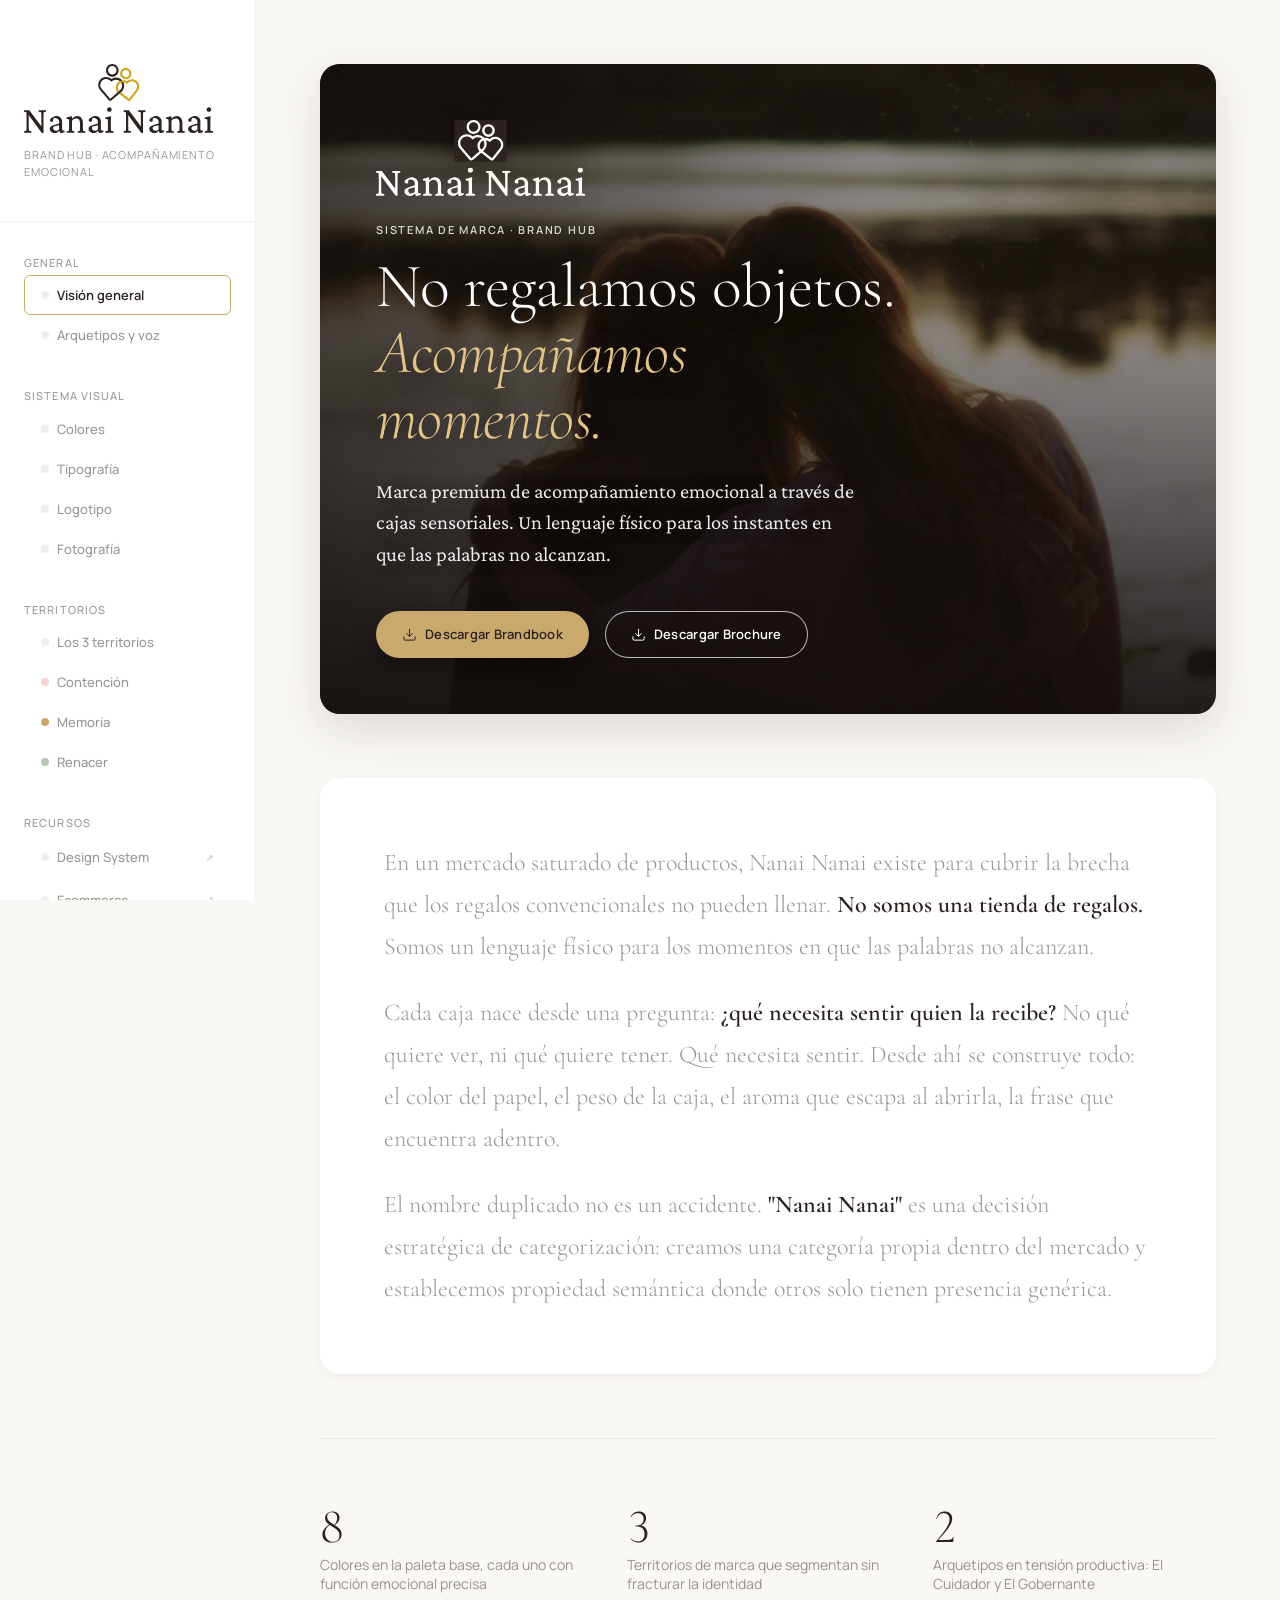
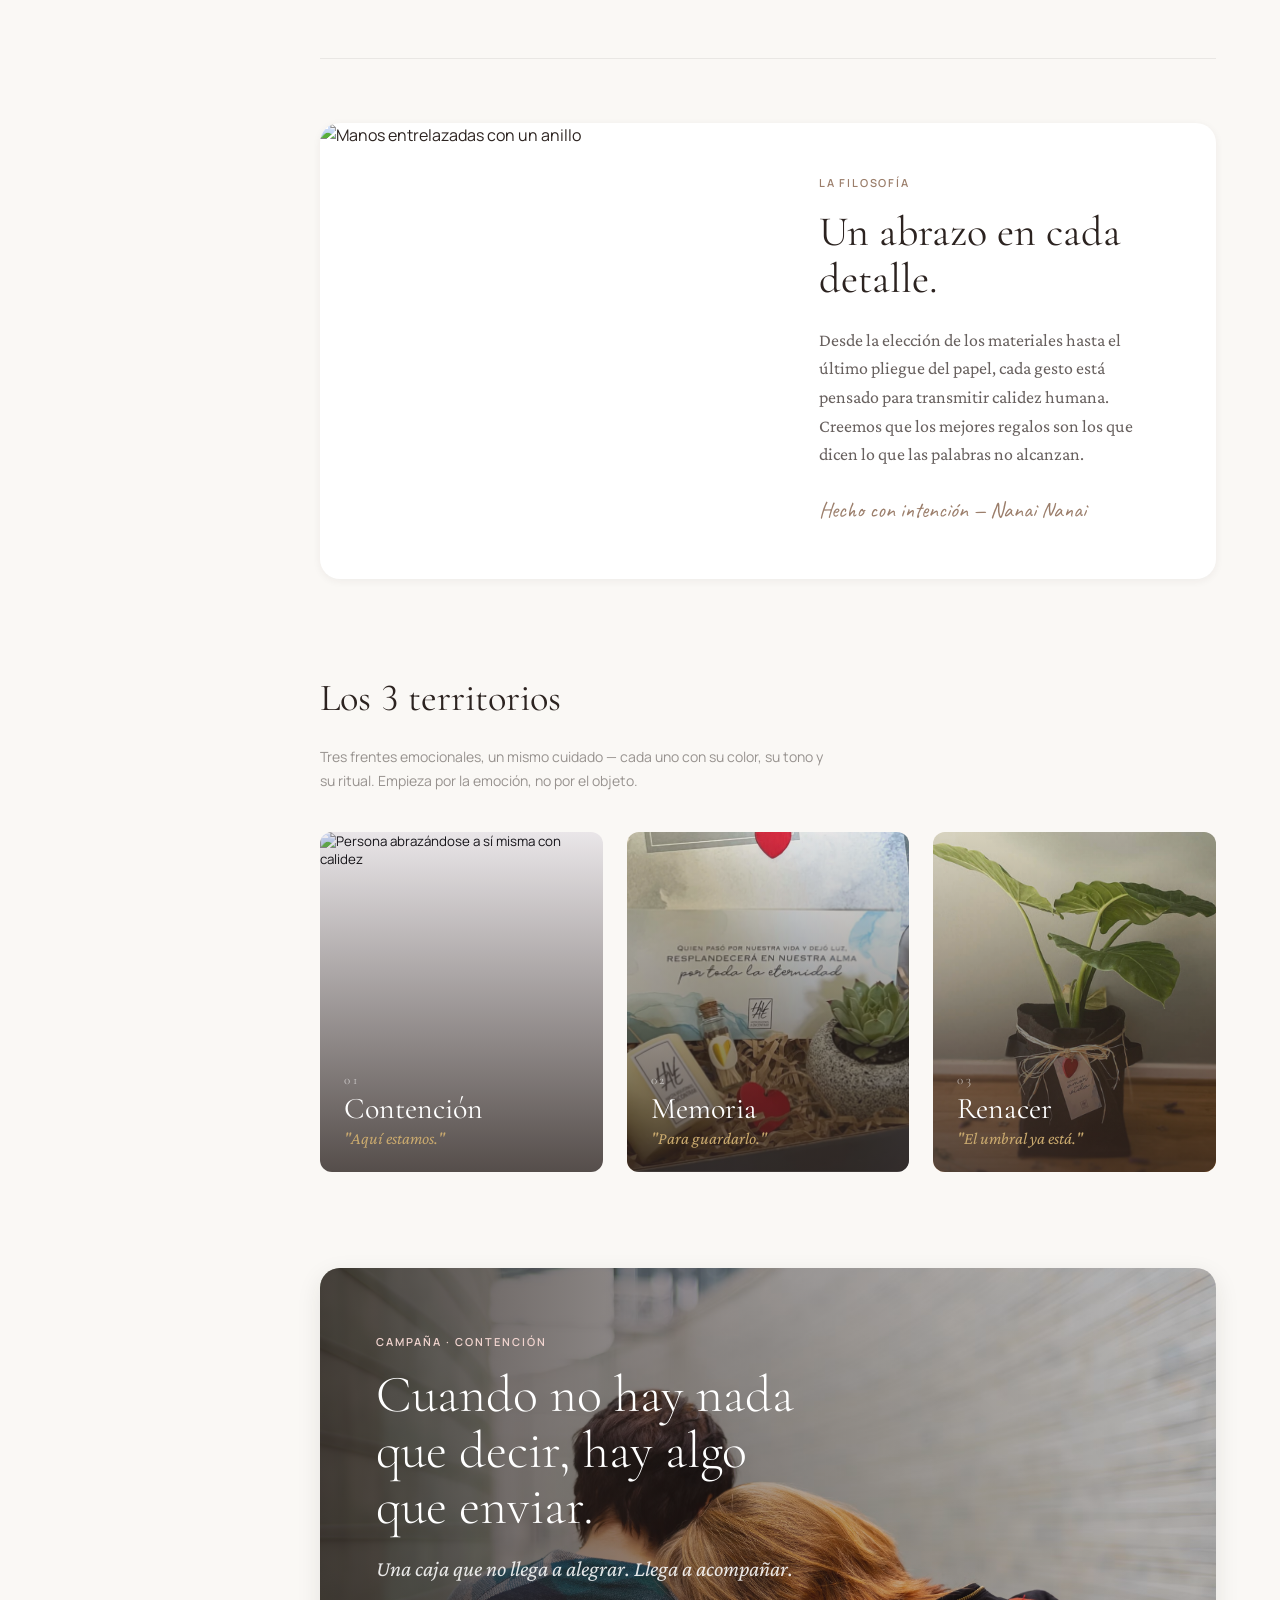
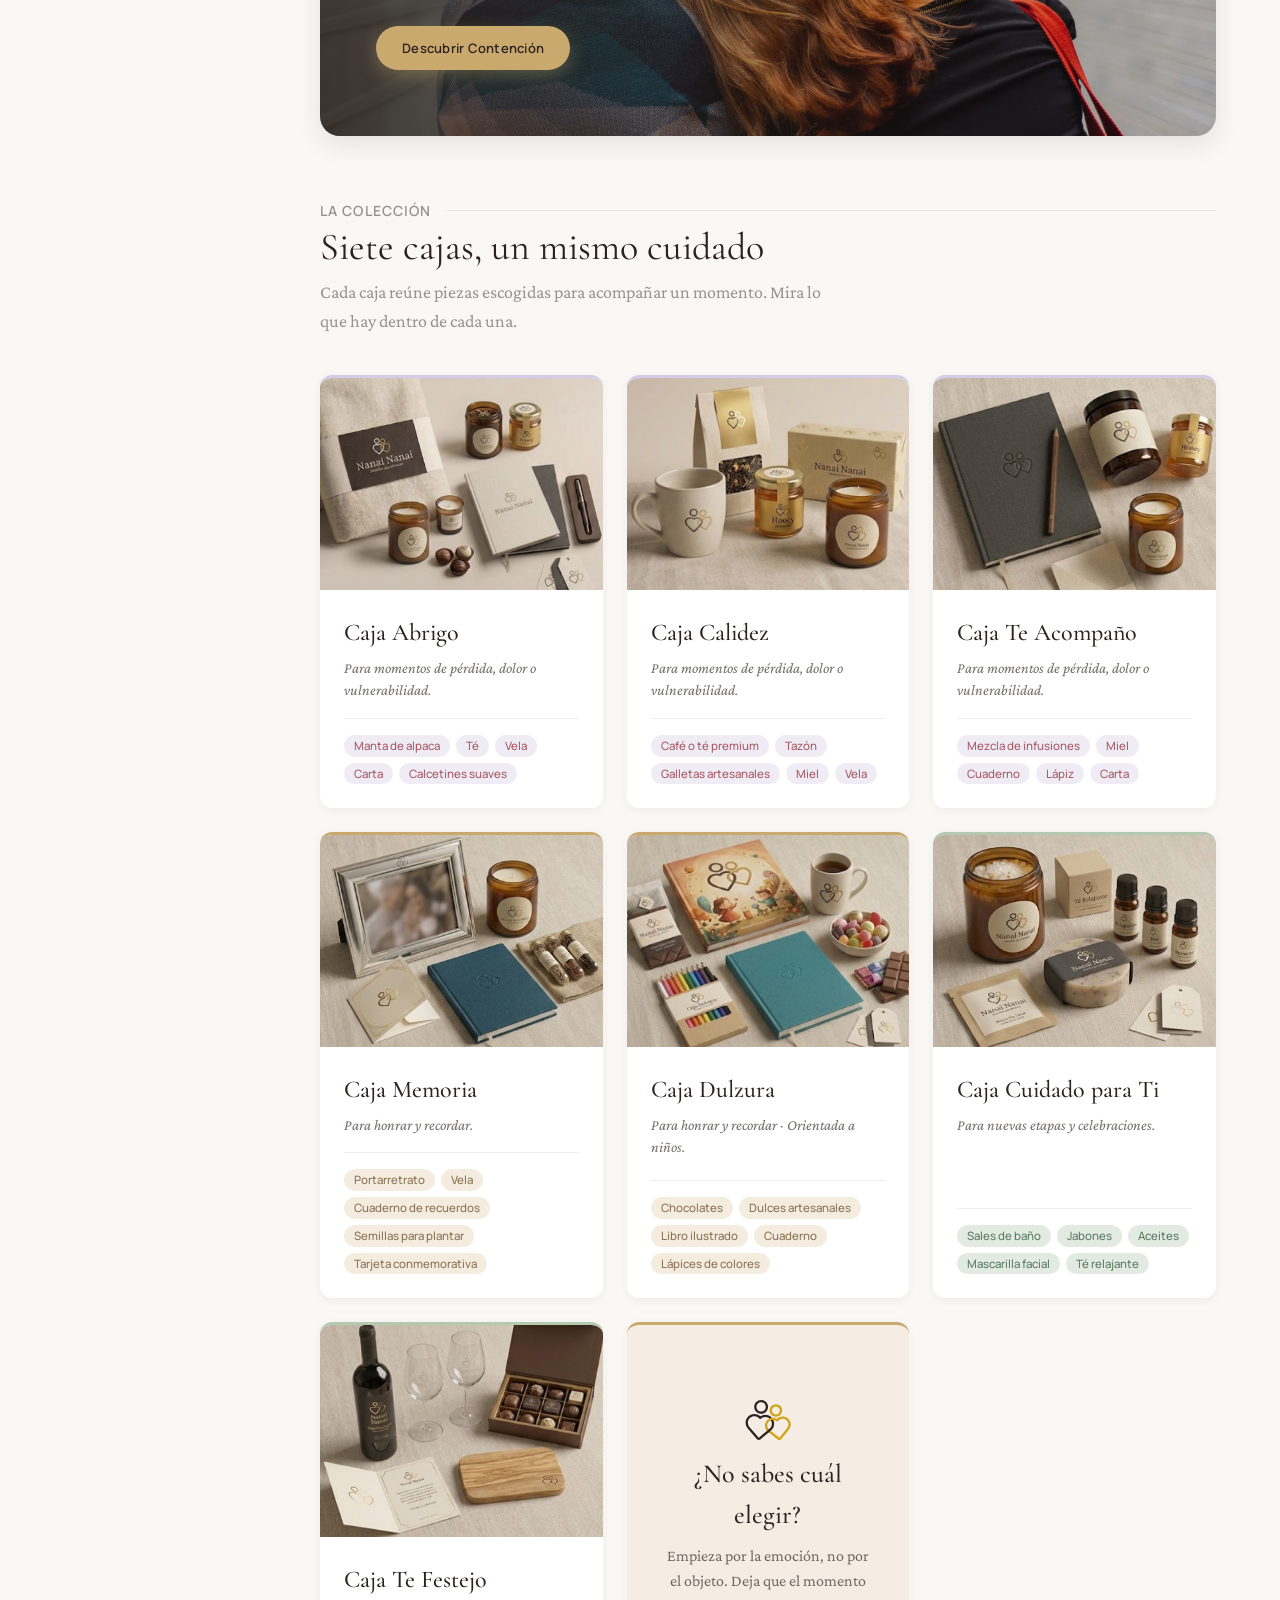
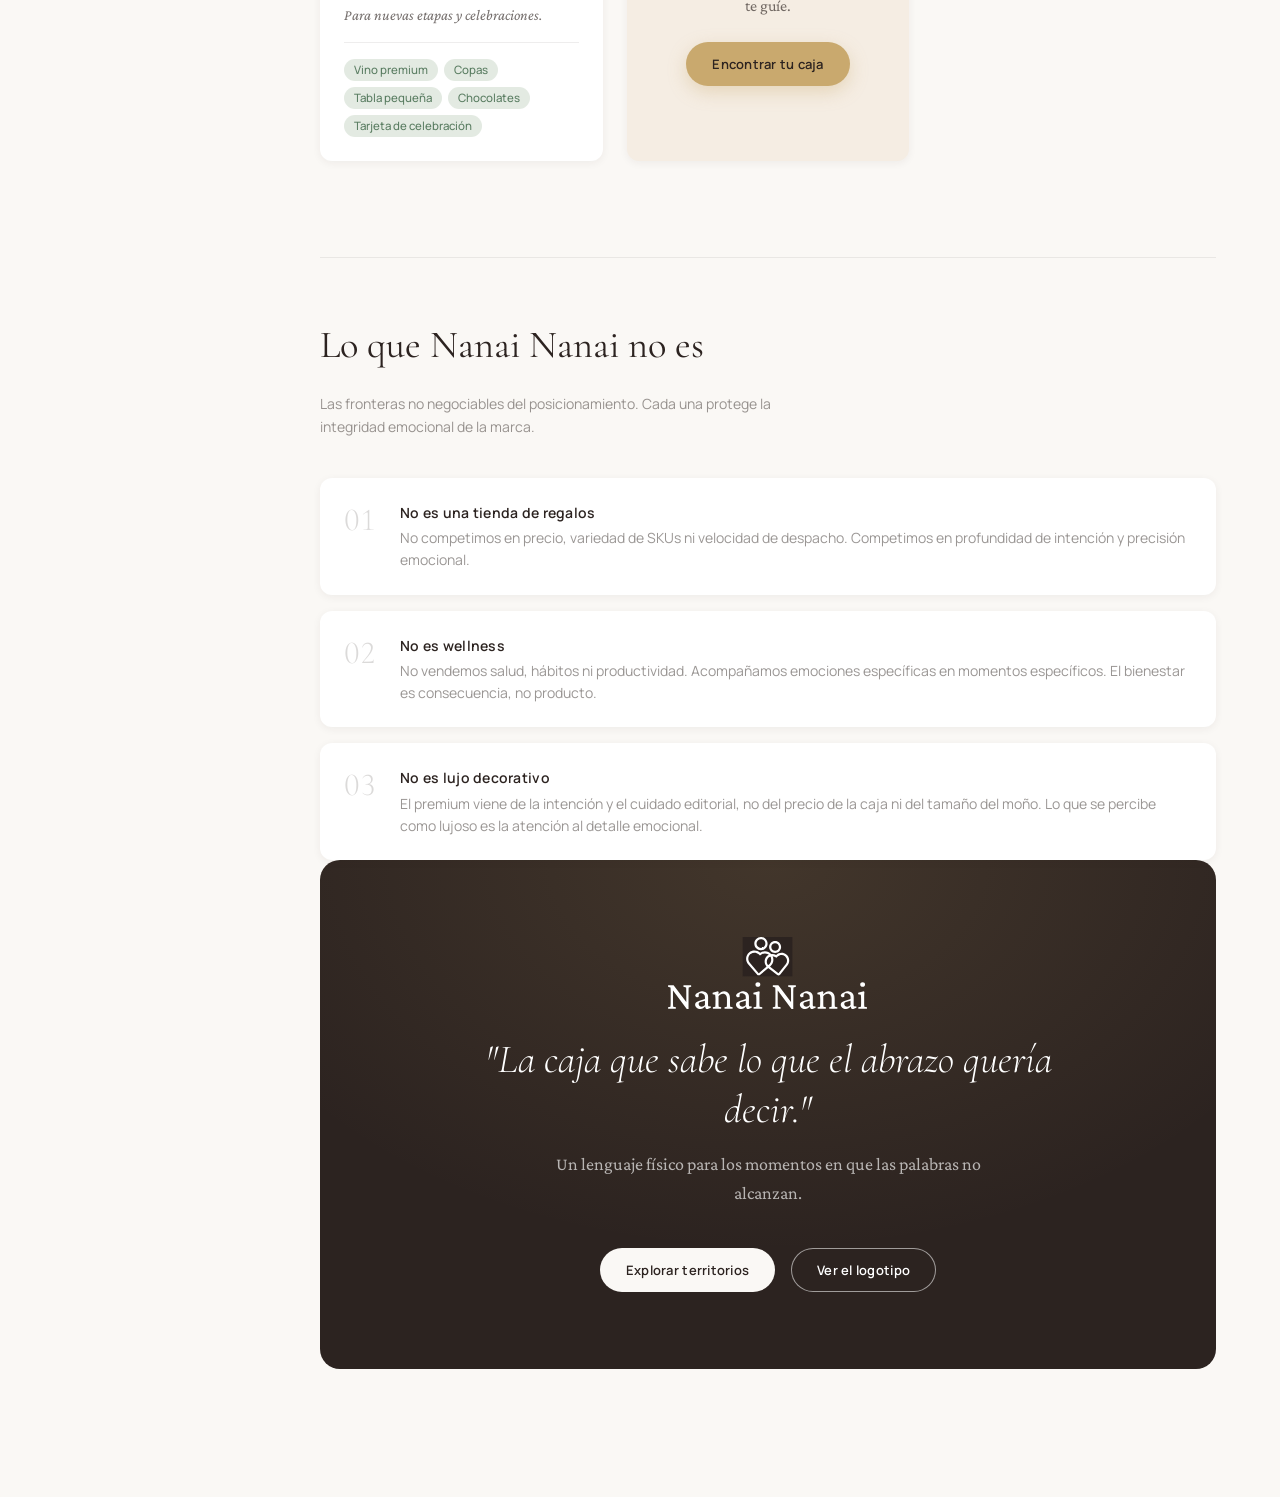
==== index.html @ 975fa578 "Add initial project files and documentation" ====
<!DOCTYPE html>
<html lang="es">
<head>
  <meta charset="UTF-8" />
  <meta name="viewport" content="width=device-width, initial-scale=1.0" />
  <meta name="description" content="Nanai Nanai — Brand Hub. Sistema de diseño, territorios de marca y lineamientos para una experiencia de acompañamiento emocional premium." />
  <title>Nanai Nanai — Brand Hub</title>
  <link rel="icon" type="image/svg+xml" href="images/logo_v1/v1-isologo.svg" />
  <link rel="preconnect" href="https://fonts.googleapis.com" />
  <link rel="preconnect" href="https://fonts.gstatic.com" crossorigin />
  <link href="https://fonts.googleapis.com/css2?family=Caveat:wght@400;500;600;700&family=Cormorant+Garamond:ital,wght@0,300;0,400;0,600;1,300;1,400&family=Crimson+Pro:ital,wght@0,300;0,400;0,500;0,600;1,300;1,400&family=Manrope:wght@300;400;500;600;700&display=swap" rel="stylesheet" />
  <link rel="stylesheet" href="styles.css" />
</head>

<body>

<!-- ═══ SVG ICON SPRITE ═══════════════════════════════════ -->
<svg xmlns="http://www.w3.org/2000/svg" aria-hidden="true" focusable="false" style="display:none">
  <defs>
    <symbol id="icon-candle" viewBox="0 0 24 24" fill="none">
      <rect x="9" y="10" width="6" height="12" rx="1"/>
      <path d="M12 10V7"/>
      <path d="M14.5 6c0 1.4-1.1 2.5-2.5 2.5S9.5 7.4 9.5 6C9.5 4 12 2 12 2s2.5 2 2.5 4z"/>
    </symbol>
    <symbol id="icon-leaf" viewBox="0 0 24 24" fill="none">
      <path d="M12 22V12"/>
      <path d="M12 12C12 7 7.5 4 3 4c0 4.5 2.5 8 9 8z"/>
      <path d="M12 12c0-5 4.5-8 9-8 0 4.5-2.5 8-9 8z"/>
    </symbol>
    <symbol id="icon-fabric" viewBox="0 0 24 24" fill="none">
      <path d="M4 5c2 0 3.5 3 6 3s4-3 6-3 3 2 4 3"/>
      <path d="M4 11c2 0 3.5 3 6 3s4-3 6-3 3 2 4 3"/>
      <path d="M4 17c2 0 3.5 3 6 3s4-3 6-3 3 2 4 3"/>
    </symbol>
    <symbol id="icon-envelope" viewBox="0 0 24 24" fill="none">
      <rect x="2" y="6" width="20" height="14" rx="2"/>
      <path d="M2 7l10 7 10-7"/>
    </symbol>
    <symbol id="icon-stone" viewBox="0 0 24 24" fill="none">
      <ellipse cx="12" cy="15" rx="8" ry="5"/>
      <path d="M6.5 11.5C6.5 8.5 9 6 12 6s5.5 2.5 5.5 5.5"/>
    </symbol>
    <symbol id="icon-chocolate" viewBox="0 0 24 24" fill="none">
      <rect x="3" y="7" width="18" height="12" rx="2"/>
      <path d="M3 12h18M9 7v12M15 7v12"/>
    </symbol>
    <symbol id="icon-scroll" viewBox="0 0 24 24" fill="none">
      <path d="M14 3H6a2 2 0 0 0-2 2v14a2 2 0 0 0 2 2h12a2 2 0 0 0 2-2V8z"/>
      <path d="M14 3v5h5M8 13h8M8 17h5"/>
    </symbol>
    <symbol id="icon-seal" viewBox="0 0 24 24" fill="none">
      <circle cx="12" cy="12" r="9"/>
      <circle cx="12" cy="12" r="4"/>
      <path d="M12 3v2M12 19v2M3 12h2M19 12h2"/>
    </symbol>
    <symbol id="icon-frame" viewBox="0 0 24 24" fill="none">
      <rect x="3" y="3" width="18" height="18" rx="2"/>
      <path d="M3 16l5-5 4 4 3-3 4 4"/>
      <circle cx="8.5" cy="8.5" r="1.5"/>
    </symbol>
    <symbol id="icon-flower" viewBox="0 0 24 24" fill="none">
      <circle cx="12" cy="9" r="2"/>
      <path d="M12 7c0-2.5-1.5-4.5-1.5-4.5S9 4.5 9 7s1.5 2 3 2z"/>
      <path d="M12 7c0-2.5 1.5-4.5 1.5-4.5S15 4.5 15 7s-1.5 2-3 2z"/>
      <path d="M10 9c-2 0-4 1.5-4 1.5S7.5 13 10 11s2-2 2-2z"/>
      <path d="M14 9c2 0 4 1.5 4 1.5S16.5 13 14 11s-2-2-2-2z"/>
      <path d="M12 11v11M9 19c1-2 3-2 3-2s2 0 3 2"/>
    </symbol>
    <symbol id="icon-cup" viewBox="0 0 24 24" fill="none">
      <path d="M5 11h14l-1.5 6.5A2 2 0 0 1 15.5 19h-7a2 2 0 0 1-2-1.5z"/>
      <path d="M19 13h1a2 2 0 0 1 0 4h-1"/>
      <path d="M3 21h18M8 8V6M12 8V5"/>
    </symbol>
    <symbol id="icon-thread" viewBox="0 0 24 24" fill="none">
      <ellipse cx="12" cy="6" rx="8" ry="3"/>
      <ellipse cx="12" cy="18" rx="8" ry="3"/>
      <line x1="4" y1="6" x2="4" y2="18"/>
      <line x1="20" y1="6" x2="20" y2="18"/>
      <ellipse cx="12" cy="12" rx="8" ry="3"/>
    </symbol>
    <symbol id="icon-download" viewBox="0 0 24 24" fill="none">
      <path d="M21 15v4a2 2 0 0 1-2 2H5a2 2 0 0 1-2-2v-4"/>
      <polyline points="7 10 12 15 17 10"/>
      <line x1="12" y1="15" x2="12" y2="3"/>
    </symbol>
    <symbol id="icon-seedling" viewBox="0 0 24 24" fill="none">
      <path d="M12 22V13"/>
      <path d="M12 13C12 8 8 5 3 5c0 5 3 8 9 8z"/>
      <path d="M12 17c0-3 2.5-5 7-5 0 4-2.5 5-7 5z"/>
    </symbol>
    <symbol id="icon-notebook" viewBox="0 0 24 24" fill="none">
      <path d="M4 19.5A2.5 2.5 0 0 1 6.5 17H20"/>
      <path d="M6.5 2H20v20H6.5A2.5 2.5 0 0 1 4 19.5v-15A2.5 2.5 0 0 1 6.5 2z"/>
      <path d="M8 7h8M8 11h8M8 15h5"/>
    </symbol>
    <symbol id="icon-soap" viewBox="0 0 24 24" fill="none">
      <path d="M12 3L5.5 13a7 7 0 1 0 13 0z"/>
      <path d="M9.5 16a2.5 2.5 0 0 0 5 0"/>
    </symbol>
    <symbol id="icon-diffuser" viewBox="0 0 24 24" fill="none">
      <path d="M12 22v-9"/>
      <path d="M9 22h6"/>
      <path d="M9 13C9 9 7 6 7 6s0 4 2 7h6c2-3 2-7 2-7s-2 3-2 7z"/>
      <path d="M6 8C5 6 5 4 6 3M18 8c1-2 1-4 0-5M12 7C11 5 11 3 12 2s1 3 0 5z"/>
    </symbol>
  </defs>
</svg>

<div class="app-layout">

  <!-- ═══════════════════════════════════════════════════════
       SIDEBAR
  ════════════════════════════════════════════════════════ -->
  <aside class="sidebar" aria-label="Navegación del Brand Hub">
    <div class="sidebar-header">
      <a class="brand-mark" href="#overview" aria-label="Nanai Nanai — inicio">
        <img class="brand-logo" src="images/logo/stacked.svg" alt="Nanai Nanai" width="205" height="75" />
        <span class="brand-tagline">Brand Hub · Acompañamiento emocional</span>
      </a>
    </div>

    <nav class="sidebar-nav" aria-label="Secciones principales">

      <div class="nav-section">
        <p class="nav-section-label">General</p>
        <ul role="list">
          <li><button class="nav-link active" data-section="overview" aria-current="page"><span class="nav-dot"></span>Visión general</button></li>
          <li><button class="nav-link" data-section="arquetipo"><span class="nav-dot"></span>Arquetipos y voz</button></li>
        </ul>
      </div>

      <div class="nav-section">
        <p class="nav-section-label">Sistema Visual</p>
        <ul role="list">
          <li><button class="nav-link" data-section="colores"><span class="nav-dot"></span>Colores</button></li>
          <li><button class="nav-link" data-section="tipografia"><span class="nav-dot"></span>Tipografía</button></li>
          <li><button class="nav-link" data-section="logotipo"><span class="nav-dot"></span>Logotipo</button></li>
          <li><button class="nav-link" data-section="fotografia"><span class="nav-dot"></span>Fotografía</button></li>
        </ul>
      </div>

      <div class="nav-section">
        <p class="nav-section-label">Territorios</p>
        <ul role="list">
          <li><button class="nav-link" data-section="territorios"><span class="nav-dot"></span>Los 3 territorios</button></li>
          <li><button class="nav-link" data-section="contencion"><span class="nav-dot" aria-hidden="true"></span>Contención</button></li>
          <li><button class="nav-link" data-section="memoria"><span class="nav-dot" aria-hidden="true"></span>Memoria</button></li>
          <li><button class="nav-link" data-section="renacer"><span class="nav-dot" aria-hidden="true"></span>Renacer</button></li>
        </ul>
      </div>

      <div class="nav-section">
        <p class="nav-section-label">Recursos</p>
        <ul role="list">
          <li hidden><button class="nav-link" data-section="stack"><span class="nav-dot"></span>Stack técnico</button></li>
          <li><a class="nav-link" href="tienda/design-system.html" target="_blank" rel="noopener"><span class="nav-dot"></span>Design System<span class="nav-ext" aria-hidden="true">↗</span></a></li>
          <li><a class="nav-link" href="tienda/index.html" target="_blank" rel="noopener"><span class="nav-dot"></span>Ecommerce<span class="nav-ext" aria-hidden="true">↗</span></a></li>
        </ul>
      </div>

    </nav>

    <div class="sidebar-footer">
      <p>Nanai Nanai &copy; 2026</p>
      <p>Acompañamiento emocional</p>
    </div>
  </aside>

  <div class="sidebar-overlay" aria-hidden="true"></div>

  <button class="nav-toggle" aria-label="Abrir menú" aria-expanded="false">
    <span class="nav-toggle-icon" aria-hidden="true">
      <span></span><span></span><span></span>
    </span>
  </button>

  <!-- ═══════════════════════════════════════════════════════
       MAIN CONTENT
  ════════════════════════════════════════════════════════ -->
  <main class="main-content" id="main">


    <!-- ══════════════════════════════════════════════════
         SECCIÓN: VISIÓN GENERAL
    ═══════════════════════════════════════════════════ -->
    <section class="section active" data-section="overview" aria-labelledby="overview-h1">
      <div class="section-inner">

        <div class="brand-hero" role="banner">
          <img class="brand-hero-bg" src="images/img004.png" alt="Dos personas abrazadas frente a un lago al atardecer" loading="eager" />
          <div class="brand-hero-scrim" aria-hidden="true"></div>
          <div class="brand-hero-content">
            <img class="brand-hero-logo" src="images/logo/stacked_white.svg" alt="Nanai Nanai" width="205" height="75" />
            <p class="brand-hero-eyebrow">Sistema de Marca · Brand Hub</p>
            <h1 class="brand-hero-title" id="overview-h1">
              No regalamos objetos.<br>
              <em>Acompañamos momentos.</em>
            </h1>
            <p class="brand-hero-body">
              Marca premium de acompañamiento emocional a través de cajas sensoriales. Un lenguaje físico para los instantes en que las palabras no alcanzan.
            </p>
            <div class="brand-hero-actions">
              <a class="btn-primary" href="Nanai-Brand.pdf" download>
                <svg aria-hidden="true" width="15" height="15" fill="none" stroke="currentColor" stroke-width="1.6"><use href="#icon-download"/></svg>
                Descargar Brandbook
              </a>
              <a class="btn-ghost-light" href="Brochure.pdf" download>
                <svg aria-hidden="true" width="15" height="15" fill="none" stroke="currentColor" stroke-width="1.6"><use href="#icon-download"/></svg>
                Descargar Brochure
              </a>
            </div>
          </div>
        </div>

        <!-- Manifesto -->
        <div class="manifesto-block">
          <div class="manifesto-text">
            <p>En un mercado saturado de productos, Nanai Nanai existe para cubrir la brecha que los regalos convencionales no pueden llenar. <strong>No somos una tienda de regalos.</strong> Somos un lenguaje físico para los momentos en que las palabras no alcanzan.</p>
            <p>Cada caja nace desde una pregunta: <strong>¿qué necesita sentir quien la recibe?</strong> No qué quiere ver, ni qué quiere tener. Qué necesita sentir. Desde ahí se construye todo: el color del papel, el peso de la caja, el aroma que escapa al abrirla, la frase que encuentra adentro.</p>
            <p>El nombre duplicado no es un accidente. <strong>"Nanai Nanai"</strong> es una decisión estratégica de categorización: creamos una categoría propia dentro del mercado y establecemos propiedad semántica donde otros solo tienen presencia genérica.</p>
          </div>
        </div>

        <!-- Stats -->
        <div class="stats-grid" role="list">
          <div class="stat-item" role="listitem">
            <span class="stat-number">8</span>
            <span class="stat-label">Colores en la paleta base, cada uno con función emocional precisa</span>
          </div>
          <div class="stat-item" role="listitem">
            <span class="stat-number">3</span>
            <span class="stat-label">Territorios de marca que segmentan sin fracturar la identidad</span>
          </div>
          <div class="stat-item" role="listitem">
            <span class="stat-number">2</span>
            <span class="stat-label">Arquetipos en tensión productiva: El Cuidador y El Gobernante</span>
          </div>
        </div>

        <div class="section-divider"></div>

        <div class="split-banner">
          <div class="split-banner-media">
            <img src="images/img002.png" alt="Manos entrelazadas con un anillo" loading="lazy" />
          </div>
          <div class="split-banner-text">
            <p class="split-kicker">La filosofía</p>
            <h3 class="split-title">Un abrazo en cada detalle.</h3>
            <p class="split-body">Desde la elección de los materiales hasta el último pliegue del papel, cada gesto está pensado para transmitir calidez humana. Creemos que los mejores regalos son los que dicen lo que las palabras no alcanzan.</p>
            <p class="split-signature">Hecho con intención — Nanai Nanai</p>
          </div>
        </div>

        <h2 class="subsection-title">Los 3 territorios</h2>
        <p style="font-size:var(--type-body-sm);color:var(--color-text-muted);max-width:520px;line-height:1.65;margin-bottom:var(--space-lg);">Tres frentes emocionales, un mismo cuidado — cada uno con su color, su tono y su ritual. Empieza por la emoción, no por el objeto.</p>

        <div class="terr-campaigns">
          <button class="terr-campaign" data-section="contencion" data-territory-tone="contencion">
            <img src="images/img003.png" alt="Persona abrazándose a sí misma con calidez" loading="lazy" />
            <span class="terr-campaign-veil" aria-hidden="true"></span>
            <span class="terr-campaign-body">
              <span class="terr-campaign-num">01</span>
              <span class="terr-campaign-name">Contención</span>
              <span class="terr-campaign-quote">"Aquí estamos."</span>
            </span>
          </button>
          <button class="terr-campaign" data-section="memoria" data-territory-tone="memoria">
            <img src="images/product/005.png" alt="Detalle de caja conmemorativa con vela y suculenta" loading="lazy" />
            <span class="terr-campaign-veil" aria-hidden="true"></span>
            <span class="terr-campaign-body">
              <span class="terr-campaign-num">02</span>
              <span class="terr-campaign-name">Memoria</span>
              <span class="terr-campaign-quote">"Para guardarlo."</span>
            </span>
          </button>
          <button class="terr-campaign" data-section="renacer" data-territory-tone="renacer">
            <img src="images/product/001.png" alt="Planta viva como símbolo de un nuevo comienzo" loading="lazy" />
            <span class="terr-campaign-veil" aria-hidden="true"></span>
            <span class="terr-campaign-body">
              <span class="terr-campaign-num">03</span>
              <span class="terr-campaign-name">Renacer</span>
              <span class="terr-campaign-quote">"El umbral ya está."</span>
            </span>
          </button>
        </div>

        <div class="campaign-hero">
          <img class="campaign-hero-bg" src="images/img001.png" alt="Dos personas apoyadas la una en la otra" loading="lazy" />
          <div class="campaign-hero-scrim" aria-hidden="true"></div>
          <div class="campaign-hero-body">
            <p class="campaign-kicker">Campaña · Contención</p>
            <h3 class="campaign-title">Cuando no hay nada<br>que decir, hay algo<br>que enviar.</h3>
            <p class="campaign-sub">Una caja que no llega a alegrar. Llega a acompañar.</p>
            <button class="btn-primary" data-section="contencion">Descubrir Contención</button>
          </div>
        </div>

        <div class="collection-head">
          <p class="subsection-label" style="margin-bottom:var(--space-2xs)">La colección</p>
          <h3 class="collection-title">Siete cajas, un mismo cuidado</h3>
          <p class="collection-note">Cada caja reúne piezas escogidas para acompañar un momento. Mira lo que hay dentro de cada una.</p>
        </div>

        <div class="product-grid" role="list">

          <article class="product-card" role="listitem" data-territory-tone="contencion">
            <div class="product-media">
              <img src="images/product/abrigo.png" alt="Caja Abrigo — Manta de alpaca, Té, Vela…" loading="lazy" />
            </div>
            <div class="product-info">
              <h4 class="product-name">Caja Abrigo</h4>
              <p class="product-tag">Para momentos de pérdida, dolor o vulnerabilidad.</p>
              <ul class="product-contents" aria-label="Contenido de la caja">
                <li>Manta de alpaca</li>
                <li>Té</li>
                <li>Vela</li>
                <li>Carta</li>
                <li>Calcetines suaves</li>
              </ul>
            </div>
          </article>

          <article class="product-card" role="listitem" data-territory-tone="contencion">
            <div class="product-media">
              <img src="images/product/calidez.png" alt="Caja Calidez — Café o té premium, Tazón, Galletas artesanales…" loading="lazy" />
            </div>
            <div class="product-info">
              <h4 class="product-name">Caja Calidez</h4>
              <p class="product-tag">Para momentos de pérdida, dolor o vulnerabilidad.</p>
              <ul class="product-contents" aria-label="Contenido de la caja">
                <li>Café o té premium</li>
                <li>Tazón</li>
                <li>Galletas artesanales</li>
                <li>Miel</li>
                <li>Vela</li>
              </ul>
            </div>
          </article>

          <article class="product-card" role="listitem" data-territory-tone="contencion">
            <div class="product-media">
              <img src="images/product/teAcompano.png" alt="Caja Te Acompaño — Mezcla de infusiones, Miel, Cuaderno…" loading="lazy" />
            </div>
            <div class="product-info">
              <h4 class="product-name">Caja Te Acompaño</h4>
              <p class="product-tag">Para momentos de pérdida, dolor o vulnerabilidad.</p>
              <ul class="product-contents" aria-label="Contenido de la caja">
                <li>Mezcla de infusiones</li>
                <li>Miel</li>
                <li>Cuaderno</li>
                <li>Lápiz</li>
                <li>Carta</li>
              </ul>
            </div>
          </article>

          <article class="product-card" role="listitem" data-territory-tone="memoria">
            <div class="product-media">
              <img src="images/product/memoria.png" alt="Caja Memoria — Portarretrato, Vela, Cuaderno de recuerdos…" loading="lazy" />
            </div>
            <div class="product-info">
              <h4 class="product-name">Caja Memoria</h4>
              <p class="product-tag">Para honrar y recordar.</p>
              <ul class="product-contents" aria-label="Contenido de la caja">
                <li>Portarretrato</li>
                <li>Vela</li>
                <li>Cuaderno de recuerdos</li>
                <li>Semillas para plantar</li>
                <li>Tarjeta conmemorativa</li>
              </ul>
            </div>
          </article>

          <article class="product-card" role="listitem" data-territory-tone="memoria">
            <div class="product-media">
              <img src="images/product/dulzura.png" alt="Caja Dulzura — Chocolates, Dulces artesanales, Libro ilustrado…" loading="lazy" />
            </div>
            <div class="product-info">
              <h4 class="product-name">Caja Dulzura</h4>
              <p class="product-tag">Para honrar y recordar · Orientada a niños.</p>
              <ul class="product-contents" aria-label="Contenido de la caja">
                <li>Chocolates</li>
                <li>Dulces artesanales</li>
                <li>Libro ilustrado</li>
                <li>Cuaderno</li>
                <li>Lápices de colores</li>
              </ul>
            </div>
          </article>

          <article class="product-card" role="listitem" data-territory-tone="renacer">
            <div class="product-media">
              <img src="images/product/autocuidado.png" alt="Caja Cuidado para Ti — Sales de baño, Jabones, Aceites…" loading="lazy" />
            </div>
            <div class="product-info">
              <h4 class="product-name">Caja Cuidado para Ti</h4>
              <p class="product-tag">Para nuevas etapas y celebraciones.</p>
              <ul class="product-contents" aria-label="Contenido de la caja">
                <li>Sales de baño</li>
                <li>Jabones</li>
                <li>Aceites</li>
                <li>Mascarilla facial</li>
                <li>Té relajante</li>
              </ul>
            </div>
          </article>

          <article class="product-card" role="listitem" data-territory-tone="renacer">
            <div class="product-media">
              <img src="images/product/teFestejo.png" alt="Caja Te Festejo — Vino premium, Copas, Tabla pequeña…" loading="lazy" />
            </div>
            <div class="product-info">
              <h4 class="product-name">Caja Te Festejo</h4>
              <p class="product-tag">Para nuevas etapas y celebraciones.</p>
              <ul class="product-contents" aria-label="Contenido de la caja">
                <li>Vino premium</li>
                <li>Copas</li>
                <li>Tabla pequeña</li>
                <li>Chocolates</li>
                <li>Tarjeta de celebración</li>
              </ul>
            </div>
          </article>

          <article class="product-card product-card-cta" role="listitem">
            <div class="product-cta-inner">
              <span class="product-cta-mark" aria-hidden="true">
                <img src="images/logo/Logomark.svg" alt="" width="52" height="40" />
              </span>
              <p class="product-cta-title">¿No sabes cuál elegir?</p>
              <p class="product-cta-copy">Empieza por la emoción, no por el objeto. Deja que el momento te guíe.</p>
              <button class="btn-primary" data-section="territorios">Encontrar tu caja</button>
            </div>
          </article>

        </div>

        <div class="section-divider"></div>

        <!-- What Nanai is NOT -->
        <h2 class="subsection-title">Lo que Nanai Nanai no es</h2>
        <p style="font-size:var(--type-body-sm);color:var(--color-text-muted);max-width:480px;line-height:1.65;margin-bottom:var(--space-lg);">Las fronteras no negociables del posicionamiento. Cada una protege la integridad emocional de la marca.</p>
        <div class="not-list">
          <div class="not-item">
            <span class="not-item-number">01</span>
            <div class="not-item-content">
              <strong>No es una tienda de regalos</strong>
              <p>No competimos en precio, variedad de SKUs ni velocidad de despacho. Competimos en profundidad de intención y precisión emocional.</p>
            </div>
          </div>
          <div class="not-item">
            <span class="not-item-number">02</span>
            <div class="not-item-content">
              <strong>No es wellness</strong>
              <p>No vendemos salud, hábitos ni productividad. Acompañamos emociones específicas en momentos específicos. El bienestar es consecuencia, no producto.</p>
            </div>
          </div>
          <div class="not-item">
            <span class="not-item-number">03</span>
            <div class="not-item-content">
              <strong>No es lujo decorativo</strong>
              <p>El premium viene de la intención y el cuidado editorial, no del precio de la caja ni del tamaño del moño. Lo que se percibe como lujoso es la atención al detalle emocional.</p>
            </div>
          </div>
        </div>

        <div class="closing-band">
          <img class="closing-mark" src="images/logo/stacked_white.svg" alt="Nanai Nanai" width="205" height="75" />
          <p class="closing-quote">"La caja que sabe lo que el abrazo quería decir."</p>
          <p class="closing-sub">Un lenguaje físico para los momentos en que las palabras no alcanzan.</p>
          <div class="closing-actions">
            <button class="btn-light" data-section="territorios">Explorar territorios</button>
            <button class="btn-ghost-light" data-section="logotipo">Ver el logotipo</button>
          </div>
        </div>


      </div>
    </section>


    <!-- ══════════════════════════════════════════════════
         SECCIÓN: COLORES
    ═══════════════════════════════════════════════════ -->
    <section class="section" data-section="colores" aria-labelledby="colores-h2">
      <div class="section-inner">

        <header class="section-header">
          <p class="section-eyebrow">Sistema Visual</p>
          <h2 class="section-title" id="colores-h2">Paleta de color</h2>
          <p class="section-lead">Ocho colores que no compiten entre sí. Cada uno cumple una función emocional precisa y tiene una razón para existir dentro del sistema.</p>
        </header>

        <!-- Paleta completa (JS) -->
        <div class="palette-section">
          <p class="subsection-label">Paleta completa</p>
          <div class="swatches-grid" id="swatches-container" role="list" aria-label="Paleta de colores"></div>
        </div>

        <div class="section-divider"></div>

        <!-- Paletas por territorio -->
        <div class="palette-section">
          <p class="subsection-label">Paletas por territorio</p>
          <div class="swatches-grid" style="grid-template-columns:repeat(3,1fr)">
            <div class="swatch-card">
              <div class="swatch-color" style="background:linear-gradient(135deg,#F2D5D0 55%,#A85A63)"></div>
              <div class="swatch-info">
                <p class="swatch-name">Contención</p>
                <p class="swatch-alias">Blush + Rosa Profundo</p>
                <div class="swatch-values">
                  <div class="swatch-value-row"><span class="swatch-value-label">Acento</span><span class="swatch-value-data">#F2D5D0</span></div>
                  <div class="swatch-value-row"><span class="swatch-value-label">Etiqueta</span><span class="swatch-value-data">#A85A63</span></div>
                  <div class="swatch-value-row"><span class="swatch-value-label">Texto</span><span class="swatch-value-data">#2C2320</span></div>
                </div>
              </div>
            </div>
            <div class="swatch-card">
              <div class="swatch-color" style="background:linear-gradient(135deg,#C9A96E 55%,#8A7355)"></div>
              <div class="swatch-info">
                <p class="swatch-name">Memoria</p>
                <p class="swatch-alias">Dorado + Café</p>
                <div class="swatch-values">
                  <div class="swatch-value-row"><span class="swatch-value-label">Acento</span><span class="swatch-value-data">#C9A96E</span></div>
                  <div class="swatch-value-row"><span class="swatch-value-label">Etiqueta</span><span class="swatch-value-data">#8A7355</span></div>
                  <div class="swatch-value-row"><span class="swatch-value-label">Texto</span><span class="swatch-value-data">#2C2320</span></div>
                </div>
              </div>
            </div>
            <div class="swatch-card">
              <div class="swatch-color" style="background:linear-gradient(135deg,#B5C9B2 55%,#5A7D62)"></div>
              <div class="swatch-info">
                <p class="swatch-name">Renacer</p>
                <p class="swatch-alias">Salvia + Verde Profundo</p>
                <div class="swatch-values">
                  <div class="swatch-value-row"><span class="swatch-value-label">Acento</span><span class="swatch-value-data">#B5C9B2</span></div>
                  <div class="swatch-value-row"><span class="swatch-value-label">Etiqueta</span><span class="swatch-value-data">#5A7D62</span></div>
                  <div class="swatch-value-row"><span class="swatch-value-label">Texto</span><span class="swatch-value-data">#2C2320</span></div>
                </div>
              </div>
            </div>
          </div>
        </div>

        <div class="section-divider"></div>

        <!-- Variable reference -->
        <p class="subsection-label">Referencia de variables CSS</p>
        <div class="table-wrapper">
          <table class="var-table" aria-label="Variables CSS de color">
            <thead>
              <tr>
                <th></th>
                <th>Variable</th>
                <th>Valor HEX</th>
                <th>Nombre</th>
                <th>Territorio</th>
              </tr>
            </thead>
            <tbody>
              <tr><td><span class="color-dot" style="background:#F2D5D0"></span></td><td><code>--color-blush</code></td><td><code>#F2D5D0</code></td><td>Blush · Rosa Suave</td><td>Contención · Acento</td></tr>
              <tr><td><span class="color-dot" style="background:#A85A63"></span></td><td><code>--color-contencion-label</code></td><td><code>#A85A63</code></td><td>Rosa Profundo</td><td>Contención · Etiqueta</td></tr>
              <tr><td><span class="color-dot" style="background:#C9A96E"></span></td><td><code>--color-or</code></td><td><code>#C9A96E</code></td><td>Or · Dorado</td><td>Memoria · Acento</td></tr>
              <tr><td><span class="color-dot" style="background:#8A7355"></span></td><td><code>--color-memoria-label</code></td><td><code>#8A7355</code></td><td>Café · Dorado Profundo</td><td>Memoria · Etiqueta</td></tr>
              <tr><td><span class="color-dot" style="background:#B5C9B2"></span></td><td><code>--color-sauge</code></td><td><code>#B5C9B2</code></td><td>Sauge · Verde Salvia</td><td>Renacer · Acento</td></tr>
              <tr><td><span class="color-dot" style="background:#5A7D62"></span></td><td><code>--color-renacer-label</code></td><td><code>#5A7D62</code></td><td>Verde Profundo</td><td>Renacer · Etiqueta</td></tr>
              <tr><td><span class="color-dot" style="background:#D4CCE8"></span></td><td><code>--color-lavande</code></td><td><code>#D4CCE8</code></td><td>Lavande · Lavanda</td><td>Reserva</td></tr>
              <tr><td><span class="color-dot" style="background:#C8DDE8"></span></td><td><code>--color-ciel</code></td><td><code>#C8DDE8</code></td><td>Ciel · Celeste Claro</td><td>Reserva</td></tr>
              <tr><td><span class="color-dot" style="background:#F5EDE3"></span></td><td><code>--color-creme</code></td><td><code>#F5EDE3</code></td><td>Crème · Beige</td><td>Reserva</td></tr>
              <tr><td><span class="color-dot" style="background:#9B7E6B"></span></td><td><code>--color-noyau</code></td><td><code>#9B7E6B</code></td><td>Noyau · Taupe</td><td>Base</td></tr>
              <tr><td><span class="color-dot" style="background:#FAF8F5;box-shadow:inset 0 0 0 1px rgba(44,35,32,0.15)"></span></td><td><code>--color-alabaster</code></td><td><code>#FAF8F5</code></td><td>Alabaster · Fondo UI</td><td>Fondo base</td></tr>
              <tr><td><span class="color-dot" style="background:#2C2320"></span></td><td><code>--color-umbra</code></td><td><code>#2C2320</code></td><td>Umbra · Oscuro</td><td>Base · Texto</td></tr>
            </tbody>
          </table>
        </div>

        <div class="section-divider"></div>

        <!-- Uso del color -->
        <p class="subsection-label">Principios de uso</p>
        <div class="content-grid">
          <div class="content-block">
            <p class="content-block-title">El color como emoción</p>
            <p style="font-size:var(--type-body-sm);color:var(--color-text-muted);line-height:1.65;">Cada color del sistema tiene una carga emocional deliberada. El Rosa Pálido no es "lindo" — es la temperatura visual de la suavidad en el duelo. El Dorado no es "lujoso" — es el peso del tiempo y lo que permanece. Nunca elegir un color por estética: elegirlo por lo que hace sentir.</p>
          </div>
          <div class="content-block">
            <p class="content-block-title">El fondo respira</p>
            <p style="font-size:var(--type-body-sm);color:var(--color-text-muted);line-height:1.65;">Alabaster (#FAF8F5) es el color que permite que todos los demás existan. Sin un fondo que respire, los colores emocionales pierden impacto. La regla: 70% Alabaster, 20% color de territorio, 10% acento. El espacio vacío es parte de la paleta.</p>
          </div>
          <div class="content-block">
            <p class="content-block-title">Contraste accesible</p>
            <p style="font-size:var(--type-body-sm);color:var(--color-text-muted);line-height:1.65;">Todo texto en colores de territorio usa Umbra (#2C2320) para garantizar contraste WCAG AA (mínimo 4.5:1). Los tintes de fondo (Blush, Oro y Sauge al 16–35% sobre Alabaster) son exclusivamente para superficies, nunca para texto corrido.</p>
          </div>
          <div class="content-block">
            <p class="content-block-title">Dorado: el acento universal</p>
            <p style="font-size:var(--type-body-sm);color:var(--color-text-muted);line-height:1.65;">Amber (#C9A96E) es el único color que cruza todos los territorios. Aparece en bordes activos, detalles de navegación y marcadores de calidad. Su uso debe ser escaso: si el dorado está en todas partes, pierde su significado de valor y permanencia.</p>
          </div>
        </div>

      </div>
    </section>


    <!-- ══════════════════════════════════════════════════
         SECCIÓN: TIPOGRAFÍA
    ═══════════════════════════════════════════════════ -->
    <section class="section" data-section="tipografia" aria-labelledby="tipo-h2">
      <div class="section-inner">

        <header class="section-header">
          <p class="section-eyebrow">Sistema Visual</p>
          <h2 class="section-title" id="tipo-h2">Tipografía</h2>
          <p class="section-lead">Tres familias en equilibrio deliberado: la serenidad histórica de Cormorant Garamond, la claridad humanista de Manrope y la calidez manuscrita de Caveat. Emoción, estructura y contacto humano.</p>
        </header>

        <div class="type-specimen">

          <!-- Cormorant Garamond -->
          <div class="type-family-block">
            <div class="type-family-meta">
              <span class="type-family-name">Cormorant Garamond</span>
              <span class="type-family-role">Títulos · Emocional · Display</span>
            </div>
            <p class="type-display-sample">La caja que sabe lo<br>que el abrazo quería decir.</p>
            <p class="type-alphabet">A B C D E F G H I J K L M N Ñ O P Q R S T U V W X Y Z<br>a b c d e f g h i j k l m n ñ o p q r s t u v w x y z<br>0 1 2 3 4 5 6 7 8 9 , . : ; " " … — &amp;</p>
            <div class="type-weights" style="margin-bottom:var(--space-xl)">
              <div class="type-weight-sample">
                <span class="type-weight-demo" style="font-weight:300">Aa</span>
                <span class="type-weight-label">300 Light</span>
              </div>
              <div class="type-weight-sample">
                <span class="type-weight-demo" style="font-weight:400">Aa</span>
                <span class="type-weight-label">400 Regular</span>
              </div>
              <div class="type-weight-sample">
                <span class="type-weight-demo" style="font-weight:600">Aa</span>
                <span class="type-weight-label">600 SemiBold</span>
              </div>
              <div class="type-weight-sample">
                <span class="type-weight-demo" style="font-weight:300;font-style:italic">Aa</span>
                <span class="type-weight-label">300 Italic</span>
              </div>
              <div class="type-weight-sample">
                <span class="type-weight-demo" style="font-weight:400;font-style:italic">Aa</span>
                <span class="type-weight-label">400 Italic</span>
              </div>
            </div>

            <div class="type-scale-rows">
              <div class="type-scale-row">
                <div class="type-scale-meta"><span class="type-scale-label">Display</span><span class="type-scale-size">72–80px / lh 1.1</span></div>
                <span class="type-scale-sample-serif" style="font-size:clamp(36px,4.5vw,64px);font-weight:300;letter-spacing:-0.01em;line-height:1.1">Nanai Nanai</span>
              </div>
              <div class="type-scale-row">
                <div class="type-scale-meta"><span class="type-scale-label">H1</span><span class="type-scale-size">48px / lh 1.15</span></div>
                <span class="type-scale-sample-serif" style="font-size:clamp(28px,3.5vw,48px);font-weight:400;line-height:1.15">Acompañamiento emocional</span>
              </div>
              <div class="type-scale-row">
                <div class="type-scale-meta"><span class="type-scale-label">H2</span><span class="type-scale-size">36px / lh 1.2</span></div>
                <span class="type-scale-sample-serif" style="font-size:clamp(22px,2.5vw,36px);font-weight:400;line-height:1.2">Territorios de marca</span>
              </div>
              <div class="type-scale-row">
                <div class="type-scale-meta"><span class="type-scale-label">H3</span><span class="type-scale-size">24px / lh 1.3</span></div>
                <span class="type-scale-sample-serif" style="font-size:clamp(18px,2vw,24px);font-weight:600;line-height:1.3">Contención · Memoria · Renacer</span>
              </div>
              <div class="type-scale-row">
                <div class="type-scale-meta"><span class="type-scale-label">Quote</span><span class="type-scale-size">28px / lh 1.4</span></div>
                <span class="type-scale-sample-serif" style="font-size:clamp(18px,2vw,26px);font-style:italic;font-weight:300;line-height:1.4">"El umbral ya está cruzado."</span>
              </div>
            </div>
          </div>

          <!-- Manrope -->
          <div class="type-family-block">
            <div class="type-family-meta">
              <span class="type-family-name">Manrope</span>
              <span class="type-family-role">UI · Cuerpo · Datos</span>
            </div>
            <div class="type-weights" style="margin-bottom:var(--space-xl)">
              <div class="type-weight-sample">
                <span class="type-weight-demo" style="font-family:var(--font-sans);font-weight:300">Aa</span>
                <span class="type-weight-label">300 Light</span>
              </div>
              <div class="type-weight-sample">
                <span class="type-weight-demo" style="font-family:var(--font-sans);font-weight:400">Aa</span>
                <span class="type-weight-label">400 Regular</span>
              </div>
              <div class="type-weight-sample">
                <span class="type-weight-demo" style="font-family:var(--font-sans);font-weight:500">Aa</span>
                <span class="type-weight-label">500 Medium</span>
              </div>
              <div class="type-weight-sample">
                <span class="type-weight-demo" style="font-family:var(--font-sans);font-weight:700">Aa</span>
                <span class="type-weight-label">700 Bold</span>
              </div>
            </div>
            <div class="type-scale-rows">
              <div class="type-scale-row">
                <div class="type-scale-meta"><span class="type-scale-label">Body LG</span><span class="type-scale-size">18px / lh 1.65</span></div>
                <span class="type-scale-sample-sans" style="font-size:18px;line-height:1.65">Cada caja tiene una razón de existir.</span>
              </div>
              <div class="type-scale-row">
                <div class="type-scale-meta"><span class="type-scale-label">Body</span><span class="type-scale-size">16px / lh 1.6</span></div>
                <span class="type-scale-sample-sans" style="font-size:16px;line-height:1.6">La escala no puede diluir la intención. Cuando crecemos, crecemos con cuidado.</span>
              </div>
              <div class="type-scale-row">
                <div class="type-scale-meta"><span class="type-scale-label">Small</span><span class="type-scale-size">14px / lh 1.55</span></div>
                <span class="type-scale-sample-sans" style="font-size:14px;color:var(--color-text-muted)">Metadatos, labels, valores técnicos de color y notas de sistema</span>
              </div>
              <div class="type-scale-row">
                <div class="type-scale-meta"><span class="type-scale-label">UI</span><span class="type-scale-size">13px / lh 1.0</span></div>
                <span class="type-scale-sample-sans" style="font-size:13px;font-weight:500;letter-spacing:0.02em">Navegación · Botones · Etiquetas del sistema</span>
              </div>
              <div class="type-scale-row">
                <div class="type-scale-meta"><span class="type-scale-label">Caption</span><span class="type-scale-size">11px / lh 1.4</span></div>
                <span class="type-scale-sample-sans" style="font-size:11px;font-weight:600;letter-spacing:0.1em;text-transform:uppercase;color:var(--color-text-muted)">Eyebrow · Sección · Categoría</span>
              </div>
            </div>
          </div>

          <!-- Caveat -->
          <div class="type-family-block">
            <div class="type-family-meta">
              <span class="type-family-name" style="font-family:var(--font-script);font-weight:600;font-size:22px">Caveat</span>
              <span class="type-family-role">Script · Etiquetas · Packaging · Voz íntima</span>
            </div>
            <p class="type-display-sample" style="font-family:var(--font-script);font-weight:400;font-size:clamp(28px,4vw,50px);letter-spacing:0.01em;line-height:1.2">Con cariño, para ti.</p>
            <div class="type-weights" style="margin-bottom:var(--space-xl)">
              <div class="type-weight-sample">
                <span class="type-weight-demo" style="font-family:var(--font-script);font-weight:400">Aa</span>
                <span class="type-weight-label">400 Regular</span>
              </div>
              <div class="type-weight-sample">
                <span class="type-weight-demo" style="font-family:var(--font-script);font-weight:500">Aa</span>
                <span class="type-weight-label">500 Medium</span>
              </div>
              <div class="type-weight-sample">
                <span class="type-weight-demo" style="font-family:var(--font-script);font-weight:600">Aa</span>
                <span class="type-weight-label">600 SemiBold</span>
              </div>
              <div class="type-weight-sample">
                <span class="type-weight-demo" style="font-family:var(--font-script);font-weight:700">Aa</span>
                <span class="type-weight-label">700 Bold</span>
              </div>
            </div>
            <div class="type-scale-rows">
              <div class="type-scale-row">
                <div class="type-scale-meta"><span class="type-scale-label">Etiqueta</span><span class="type-scale-size">28px</span></div>
                <span class="type-scale-sample-script" style="font-size:28px;font-weight:400">Con cariño, para ti.</span>
              </div>
              <div class="type-scale-row">
                <div class="type-scale-meta"><span class="type-scale-label">Tag</span><span class="type-scale-size">22px</span></div>
                <span class="type-scale-sample-script" style="font-size:22px;font-weight:400">Territorio Contención · Para el dolor con presencia</span>
              </div>
              <div class="type-scale-row">
                <div class="type-scale-meta"><span class="type-scale-label">Firma</span><span class="type-scale-size">18px</span></div>
                <span class="type-scale-sample-script" style="font-size:18px;font-weight:500">Nanai Nanai · Hecho con intención</span>
              </div>
              <div class="type-scale-row">
                <div class="type-scale-meta"><span class="type-scale-label">Nota</span><span class="type-scale-size">16px</span></div>
                <span class="type-scale-sample-script" style="font-size:16px;font-weight:400;color:var(--color-text-muted)">Porque cada objeto dentro de esta caja tiene una razón de estar aquí.</span>
              </div>
            </div>
            <div class="type-script-usage">
              <p class="type-script-usage-label">Usar en</p>
              <div class="type-script-chips">
                <span class="type-script-chip">Etiquetas de producto</span>
                <span class="type-script-chip">Mensajes internos de caja</span>
                <span class="type-script-chip">Tags de packaging</span>
                <span class="type-script-chip">Firmas editoriales</span>
                <span class="type-script-chip">Notas de territorio</span>
              </div>
              <p class="type-script-restriction">No usar en: navegación, títulos de sección, párrafos de cuerpo, precios ni datos técnicos.</p>
            </div>
          </div>

        </div>

        <!-- Combination example -->
        <div class="type-combo">
          <div class="type-combo-header">Ejemplo de combinación — Las tres familias en una tarjeta de territorio</div>
          <div class="type-combo-content" style="background:var(--color-creme)">
            <p class="eyebrow">Territorio 02 · Memoria</p>
            <h3>Porque hay momentos<br>que merecen guardarse.</h3>
            <p>Para honrar, recordar y celebrar lo que fue. La caja es un cofre de tiempo — cada objeto dentro tiene historia o invita a crearla.</p>
            <div class="type-combo-tag">
              <span class="type-combo-tag-text">Con cariño, con presencia.</span>
            </div>
            <p class="ui-label">Ver territorio completo</p>
          </div>
        </div>

        <div class="section-divider"></div>

        <!-- Typography principles -->
        <p class="subsection-label">Principios tipográficos</p>
        <div class="content-grid">
          <div class="content-block">
            <p class="content-block-title">Serif habla, Sans estructura</p>
            <p style="font-size:var(--type-body-sm);color:var(--color-text-muted);line-height:1.65;">Cormorant Garamond carga el peso emocional: es la voz de la marca. Manrope organiza la información: su claridad humanista hace legible lo emocional sin frialdad técnica. Nunca usar ambas en el mismo nivel jerárquico.</p>
          </div>
          <div class="content-block">
            <p class="content-block-title">El espacio es tipografía</p>
            <p style="font-size:var(--type-body-sm);color:var(--color-text-muted);line-height:1.65;">El line-height amplio (1.65 en body) no es relleno — es respiración. Los textos de Nanai Nanai necesitan aire porque hablan de temas que lo necesitan. Apretar el texto es apretar la emoción.</p>
          </div>
          <div class="content-block">
            <p class="content-block-title">La itálica es énfasis emocional</p>
            <p style="font-size:var(--type-body-sm);color:var(--color-text-muted);line-height:1.65;">Cormorant Italic no es decorativa: es la inflexión de voz de la marca. Se usa para citas, taglines de territorio y momentos de máxima carga poética. Máximo una vez por bloque de contenido.</p>
          </div>
          <div class="content-block">
            <p class="content-block-title">Sin negrita en titulares de marca</p>
            <p style="font-size:var(--type-body-sm);color:var(--color-text-muted);line-height:1.65;">Los grandes titulares de la marca van en Cormorant 300 (Light). La potencia viene del tamaño y el espacio, nunca del grosor. Bold se reserva para énfasis dentro de cuerpos de texto, nunca para H1 o Display.</p>
          </div>
        </div>

      </div>
    </section>


    <!-- ══════════════════════════════════════════════════
         SECCIÓN: LOS 3 TERRITORIOS (comparativo)
    ═══════════════════════════════════════════════════ -->
    <section class="section" data-section="territorios" aria-labelledby="territorios-h2">
      <div class="section-inner">

        <header class="section-header">
          <p class="section-eyebrow">Marca</p>
          <h2 class="section-title" id="territorios-h2">Los 3 territorios</h2>
          <p class="section-lead">Líneas editoriales y visuales que segmentan la oferta sin fracturar la identidad madre. La marca es una — los territorios son sus tres idiomas.</p>
        </header>

        <!-- Comparison grid -->
        <p class="subsection-label">Tabla comparativa</p>
        <div style="overflow-x:auto;margin-bottom:var(--space-xl)">
          <div class="comparison-grid" role="table" aria-label="Comparativa de los 3 territorios">
            <div class="cmp-header label" role="columnheader"></div>
            <div class="cmp-header contencion" role="columnheader">Contención</div>
            <div class="cmp-header memoria" role="columnheader">Memoria</div>
            <div class="cmp-header renacer" role="columnheader">Renacer</div>

            <div class="cmp-row-label" role="rowheader">Emoción central</div>
            <div class="cmp-cell" role="cell">Acompañar en el dolor</div>
            <div class="cmp-cell" role="cell">Honrar y recordar</div>
            <div class="cmp-cell" role="cell">Inaugurar lo nuevo</div>

            <div class="cmp-row-label" role="rowheader">Contextos</div>
            <div class="cmp-cell" role="cell">Duelo, crisis, enfermedad, burnout</div>
            <div class="cmp-cell" role="cell">Aniversarios, homenajes, legado</div>
            <div class="cmp-cell" role="cell">Graduación, mudanza, transición</div>

            <div class="cmp-row-label" role="rowheader">Fondo</div>
            <div class="cmp-cell" role="cell"><span class="color-dot" style="background:rgba(242,213,208,0.35);display:inline-block;vertical-align:middle;margin-right:6px"></span>Blush 35%</div>
            <div class="cmp-cell" role="cell"><span class="color-dot" style="background:rgba(201,169,110,0.16);display:inline-block;vertical-align:middle;margin-right:6px"></span>Oro 16%</div>
            <div class="cmp-cell" role="cell"><span class="color-dot" style="background:rgba(181,201,178,0.32);display:inline-block;vertical-align:middle;margin-right:6px"></span>Sauge 32%</div>

            <div class="cmp-row-label" role="rowheader">Color acento</div>
            <div class="cmp-cell" role="cell"><span class="color-dot" style="background:#F2D5D0;display:inline-block;vertical-align:middle;margin-right:6px"></span>Blush</div>
            <div class="cmp-cell" role="cell"><span class="color-dot" style="background:#C9A96E;display:inline-block;vertical-align:middle;margin-right:6px"></span>Dorado</div>
            <div class="cmp-cell" role="cell"><span class="color-dot" style="background:#B5C9B2;display:inline-block;vertical-align:middle;margin-right:6px"></span>Salvia</div>

            <div class="cmp-row-label" role="rowheader">Etiqueta</div>
            <div class="cmp-cell" role="cell"><span class="color-dot" style="background:#A85A63;display:inline-block;vertical-align:middle;margin-right:6px"></span>Rosa profundo</div>
            <div class="cmp-cell" role="cell"><span class="color-dot" style="background:#8A7355;display:inline-block;vertical-align:middle;margin-right:6px"></span>Café</div>
            <div class="cmp-cell" role="cell"><span class="color-dot" style="background:#5A7D62;display:inline-block;vertical-align:middle;margin-right:6px"></span>Verde</div>

            <div class="cmp-row-label" role="rowheader">Tono de texto</div>
            <div class="cmp-cell" role="cell">Silencioso, sin prescribir</div>
            <div class="cmp-cell" role="cell">Evocador, con historia</div>
            <div class="cmp-cell" role="cell">Invitación, sin urgencia</div>

            <div class="cmp-row-label" role="rowheader">Señal prohibida</div>
            <div class="cmp-cell" role="cell">Positividad forzada, globos</div>
            <div class="cmp-cell" role="cell">Plástico, colores fríos</div>
            <div class="cmp-cell" role="cell">Motivación gym, coaching</div>

            <div class="cmp-row-label" role="rowheader">Frase clave</div>
            <div class="cmp-cell" role="cell" style="font-family:var(--font-serif);font-style:italic">"Aquí estamos."</div>
            <div class="cmp-cell" role="cell" style="font-family:var(--font-serif);font-style:italic">"Para guardarlo."</div>
            <div class="cmp-cell" role="cell" style="font-family:var(--font-serif);font-style:italic">"El umbral ya está."</div>
          </div>
        </div>

        <!-- Territory overview cards -->
        <div class="territories-layout">

          <article class="territory-section" id="territory-contencion-overview">
            <div class="territory-hero" data-territory="contencion">
              <span class="territory-number" aria-hidden="true">01</span>
              <span class="territory-badge">Territorio 01</span>
              <h3 class="territory-name">Contención</h3>
              <p class="territory-tagline">"Aquí estamos."</p>
              <p class="territory-desc">Para quienes atraviesan el dolor o la vulnerabilidad. La caja no alegra — la caja acompaña sin prescribir.</p>
              <div class="territory-keywords">
                <span class="keyword-tag">Refugio</span>
                <span class="keyword-tag">Calma</span>
                <span class="keyword-tag">Presencia</span>
                <span class="keyword-tag">Suavidad</span>
                <span class="keyword-tag">Silencio</span>
              </div>
            </div>
            <div class="territory-body">
              <p class="territory-rules-title">Reglas esenciales</p>
              <ul class="territory-rules">
                <li class="territory-rule">Nada de positividad forzada. La caja acompaña sin prescribir cómo sentirse.</li>
                <li class="territory-rule">Elementos sensoriales cálidos: peso suave, aromas reconfortantes, texturas suaves.</li>
                <li class="territory-rule">Textos breves, no prescriptivos. Sin arco iris, frases motivacionales ni colores eléctricos.</li>
              </ul>
              <div class="territory-palette-row">
                <div class="mini-swatch" style="background:#F2D5D0" title="Blush · #F2D5D0"></div>
                <div class="mini-swatch" style="background:#A85A63" title="Rosa Profundo · #A85A63"></div>
                <div class="mini-swatch" style="background:#FAF8F5" title="Alabaster · #FAF8F5"></div>
                <div class="mini-swatch" style="background:#2C2320" title="Umbra · #2C2320"></div>
              </div>
            </div>
          </article>

          <article class="territory-section" id="territory-memoria-overview">
            <div class="territory-hero" data-territory="memoria">
              <span class="territory-number" aria-hidden="true">02</span>
              <span class="territory-badge">Territorio 02</span>
              <h3 class="territory-name">Memoria</h3>
              <p class="territory-tagline">"Porque hay momentos que merecen guardarse."</p>
              <p class="territory-desc">Para honrar, recordar y celebrar lo que fue. La caja es un cofre de tiempo — cada objeto tiene historia.</p>
              <div class="territory-keywords">
                <span class="keyword-tag">Honor</span>
                <span class="keyword-tag">Gratitud</span>
                <span class="keyword-tag">Legado</span>
                <span class="keyword-tag">Tiempo</span>
                <span class="keyword-tag">Ritual</span>
              </div>
            </div>
            <div class="territory-body">
              <p class="territory-rules-title">Reglas esenciales</p>
              <ul class="territory-rules">
                <li class="territory-rule">Materiales atemporales: papel kraft, telas naturales, objetos que envejecen bien.</li>
                <li class="territory-rule">Textos evocativos, no informativos. Sin lenguaje de cumpleaños genérico.</li>
                <li class="territory-rule">Sin plásticos. El Dorado Amber es el acento del valor y la permanencia.</li>
              </ul>
              <div class="territory-palette-row">
                <div class="mini-swatch" style="background:#C9A96E" title="Dorado · #C9A96E"></div>
                <div class="mini-swatch" style="background:#8A7355" title="Café · #8A7355"></div>
                <div class="mini-swatch" style="background:#FAF8F5" title="Alabaster · #FAF8F5"></div>
                <div class="mini-swatch" style="background:#2C2320" title="Umbra · #2C2320"></div>
              </div>
            </div>
          </article>

          <article class="territory-section" id="territory-renacer-overview">
            <div class="territory-hero" data-territory="renacer">
              <span class="territory-number" aria-hidden="true">03</span>
              <span class="territory-badge">Territorio 03</span>
              <h3 class="territory-name">Renacer</h3>
              <p class="territory-tagline">"El umbral ya está cruzado."</p>
              <p class="territory-desc">Para quienes inician una nueva etapa. La caja abre horizontes sin imponer dirección ni urgencia.</p>
              <div class="territory-keywords">
                <span class="keyword-tag">Inicio</span>
                <span class="keyword-tag">Posibilidad</span>
                <span class="keyword-tag">Ligereza</span>
                <span class="keyword-tag">Florecer</span>
                <span class="keyword-tag">Umbral</span>
              </div>
            </div>
            <div class="territory-body">
              <p class="territory-rules-title">Reglas esenciales</p>
              <ul class="territory-rules">
                <li class="territory-rule">Objetos funcionales y frescos: texturas lisas, aromas cítrico-herbales.</li>
                <li class="territory-rule">Textos como invitaciones, no instrucciones ni metas.</li>
                <li class="territory-rule">Sin perfumes intensos ni estética de productividad. El movimiento, no la meta.</li>
              </ul>
              <div class="territory-palette-row">
                <div class="mini-swatch" style="background:#B5C9B2" title="Salvia · #B5C9B2"></div>
                <div class="mini-swatch" style="background:#5A7D62" title="Verde Profundo · #5A7D62"></div>
                <div class="mini-swatch" style="background:#FAF8F5" title="Alabaster · #FAF8F5"></div>
                <div class="mini-swatch" style="background:#2C2320" title="Umbra · #2C2320"></div>
              </div>
            </div>
          </article>

        </div>
      </div>
    </section>


    <!-- ══════════════════════════════════════════════════
         SECCIÓN: CONTENCIÓN
    ═══════════════════════════════════════════════════ -->
    <section class="section" data-section="contencion" aria-labelledby="contencion-h2">
      <div class="section-inner">

        <div class="territory-page-hero" style="background:var(--color-contencion-bg)">
          <p class="t-eyebrow" style="color:var(--color-contencion-label)">Territorio 01</p>
          <h2 class="t-title" id="contencion-h2">Contención</h2>
          <p class="t-quote">"Aquí estamos, sin preguntas, sin recetas. Solo presencia."</p>
          <span class="t-bg-number" aria-hidden="true">01</span>
        </div>

        <blockquote class="pull-quote">
          La caja no alegra. La caja no cura. La caja acompaña. Y a veces eso es todo lo que se necesita.
        </blockquote>

        <div class="content-grid">

          <div class="content-block">
            <p class="content-block-title">¿Cuándo se usa Contención?</p>
            <ul class="context-list">
              <li class="context-item contencion">Duelo por pérdida de un ser querido</li>
              <li class="context-item contencion">Diagnóstico médico propio o de un familiar</li>
              <li class="context-item contencion">Separación, divorcio o ruptura significativa</li>
              <li class="context-item contencion">Crisis emocional o período de vulnerabilidad</li>
              <li class="context-item contencion">Burnout del cuidador — quien cuida a otros</li>
              <li class="context-item contencion">Recuperación post-operatoria o tratamiento</li>
            </ul>
          </div>

          <div class="content-block">
            <p class="content-block-title">Paleta del territorio</p>
            <div style="display:flex;flex-direction:column;gap:var(--space-sm)">
              <div style="display:flex;align-items:center;gap:var(--space-sm)">
                <div class="mini-swatch" style="background:#F2D5D0;width:48px;height:48px;border-radius:var(--radius-sm)"></div>
                <div><p style="font-weight:600;font-size:var(--type-body-sm)">Blush · Rosa Suave</p><p style="font-size:var(--type-caption);color:var(--color-text-muted);font-family:var(--font-mono)">#F2D5D0 · PMS 698 C</p></div>
              </div>
              <div style="display:flex;align-items:center;gap:var(--space-sm)">
                <div class="mini-swatch" style="background:#A85A63;width:48px;height:48px;border-radius:var(--radius-sm)"></div>
                <div><p style="font-weight:600;font-size:var(--type-body-sm)">Rosa Profundo · Etiqueta</p><p style="font-size:var(--type-caption);color:var(--color-text-muted);font-family:var(--font-mono)">#A85A63 · Acento legible</p></div>
              </div>
              <div style="display:flex;align-items:center;gap:var(--space-sm)">
                <div class="mini-swatch" style="background:#FAF8F5;width:48px;height:48px;border-radius:var(--radius-sm);box-shadow:inset 0 0 0 1px rgba(44,42,39,0.1)"></div>
                <div><p style="font-weight:600;font-size:var(--type-body-sm)">Alabaster · Blanco Roto</p><p style="font-size:var(--type-caption);color:var(--color-text-muted);font-family:var(--font-mono)">#FAF8F5 · PMS 9122 C</p></div>
              </div>
            </div>
          </div>

          <div class="content-block full">
            <p class="content-block-title">Guía sensorial — ¿Qué puede incluir una caja Contención?</p>
            <div class="sensory-grid">
              <div class="sensory-card"><div class="sensory-icon"><svg aria-hidden="true"><use href="#icon-candle"/></svg></div><p class="sensory-name">Vela de soja</p><p class="sensory-desc">Aroma lavanda-vainilla. Tiempo de quema: 30 h.</p></div>
              <div class="sensory-card"><div class="sensory-icon"><svg aria-hidden="true"><use href="#icon-leaf"/></svg></div><p class="sensory-name">Té de manzanilla</p><p class="sensory-desc">Selección orgánica en bolsas de lino.</p></div>
              <div class="sensory-card"><div class="sensory-icon"><svg aria-hidden="true"><use href="#icon-fabric"/></svg></div><p class="sensory-name">Pañuelo de gasa</p><p class="sensory-desc">Algodón orgánico. Lavanda seca cosida.</p></div>
              <div class="sensory-card"><div class="sensory-icon"><svg aria-hidden="true"><use href="#icon-envelope"/></svg></div><p class="sensory-name">Carta manuscrita</p><p class="sensory-desc">En papel algodón. Sin moraleja al final.</p></div>
              <div class="sensory-card"><div class="sensory-icon"><svg aria-hidden="true"><use href="#icon-stone"/></svg></div><p class="sensory-name">Piedra de palma</p><p class="sensory-desc">Cuarzo rosa pulido. Para sostener.</p></div>
              <div class="sensory-card"><div class="sensory-icon"><svg aria-hidden="true"><use href="#icon-chocolate"/></svg></div><p class="sensory-name">Chocolate negro</p><p class="sensory-desc">85% cacao. Sin azúcares añadidos.</p></div>
            </div>
          </div>

          <div class="content-block full">
            <p class="content-block-title">Tono de copy — Bien vs. Mal</p>
            <div class="do-dont-grid">
              <div class="do-block">
                <p class="do-label">Lo que sí diría Contención</p>
                <p>"Aquí estamos. No hay nada que debas sentir. Solo lo que sientes."</p>
              </div>
              <div class="dont-block">
                <p class="dont-label">Lo que nunca diría Contención</p>
                <p>"¡Todo va a estar bien! Eres más fuerte de lo que crees. ¡Tú puedes!"</p>
              </div>
              <div class="do-block">
                <p class="do-label">Lo que sí diría Contención</p>
                <p>"No hace falta decir nada. Esta caja dice lo que las palabras no alcanzan a decir."</p>
              </div>
              <div class="dont-block">
                <p class="dont-label">Lo que nunca diría Contención</p>
                <p>"¡Envíale un regalo para levantarle el ánimo! ¡Con nuestra caja sorpresa va a sonreír!"</p>
              </div>
            </div>
          </div>

          <div class="content-block">
            <p class="content-block-title">Señales prohibidas en Contención</p>
            <div class="prohibido-list">
              <span class="prohibido-tag">Arco iris</span>
              <span class="prohibido-tag">Globos</span>
              <span class="prohibido-tag">Frases motivacionales</span>
              <span class="prohibido-tag">Colores eléctricos</span>
              <span class="prohibido-tag">Confeti</span>
              <span class="prohibido-tag">"¡Tú puedes!"</span>
              <span class="prohibido-tag">Positividad forzada</span>
              <span class="prohibido-tag">Perfumes intensos</span>
            </div>
          </div>

          <div class="content-block">
            <p class="content-block-title">Palabras clave del territorio</p>
            <p style="font-size:var(--type-body-sm);color:var(--color-text-muted);line-height:1.65;margin-bottom:var(--space-sm)">Estas palabras definen el universo semántico de Contención. Úsalas como referencia editorial.</p>
            <div class="vocab-tags">
              <span class="vocab-tag yes">Refugio</span>
              <span class="vocab-tag yes">Calma</span>
              <span class="vocab-tag yes">Presencia</span>
              <span class="vocab-tag yes">Suavidad</span>
              <span class="vocab-tag yes">Silencio</span>
              <span class="vocab-tag yes">Acompañar</span>
              <span class="vocab-tag yes">Sostener</span>
              <span class="vocab-tag yes">Calidez</span>
              <span class="vocab-tag yes">Pausa</span>
              <span class="vocab-tag yes">Ternura</span>
            </div>
          </div>

        </div>
      </div>
    </section>


    <!-- ══════════════════════════════════════════════════
         SECCIÓN: MEMORIA
    ═══════════════════════════════════════════════════ -->
    <section class="section" data-section="memoria" aria-labelledby="memoria-h2">
      <div class="section-inner">

        <div class="territory-page-hero" style="background:var(--color-memoria-bg)">
          <p class="t-eyebrow" style="color:var(--color-memoria-label)">Territorio 02</p>
          <h2 class="t-title" id="memoria-h2">Memoria</h2>
          <p class="t-quote">"Porque hay momentos que merecen guardarse en más de un lugar."</p>
          <span class="t-bg-number" aria-hidden="true">02</span>
        </div>

        <blockquote class="pull-quote">
          La caja de Memoria no celebra — honra. Y honrar es algo completamente distinto a celebrar.
        </blockquote>

        <div class="content-grid">

          <div class="content-block">
            <p class="content-block-title">¿Cuándo se usa Memoria?</p>
            <ul class="context-list">
              <li class="context-item memoria">Aniversario significativo: 10, 25, 50 años</li>
              <li class="context-item memoria">Homenaje a alguien que ya no está físicamente</li>
              <li class="context-item memoria">Jubilación o retiro de una vida laboral</li>
              <li class="context-item memoria">Cumpleaños de transformación: 40, 50, 60, 70</li>
              <li class="context-item memoria">Rituales familiares o culturales de paso</li>
              <li class="context-item memoria">Celebración de una trayectoria profesional</li>
            </ul>
          </div>

          <div class="content-block">
            <p class="content-block-title">Paleta del territorio</p>
            <div style="display:flex;flex-direction:column;gap:var(--space-sm)">
              <div style="display:flex;align-items:center;gap:var(--space-sm)">
                <div class="mini-swatch" style="background:#8A7355;width:48px;height:48px;border-radius:var(--radius-sm)"></div>
                <div><p style="font-weight:600;font-size:var(--type-body-sm)">Café · Etiqueta</p><p style="font-size:var(--type-caption);color:var(--color-text-muted);font-family:var(--font-mono)">#8A7355 · Acento legible</p></div>
              </div>
              <div style="display:flex;align-items:center;gap:var(--space-sm)">
                <div class="mini-swatch" style="background:#C9A96E;width:48px;height:48px;border-radius:var(--radius-sm)"></div>
                <div><p style="font-weight:600;font-size:var(--type-body-sm)">Amber · Dorado Suave</p><p style="font-size:var(--type-caption);color:var(--color-text-muted);font-family:var(--font-mono)">#C9A96E · PMS 7509 C</p></div>
              </div>
              <div style="display:flex;align-items:center;gap:var(--space-sm)">
                <div class="mini-swatch" style="background:#FAF8F5;width:48px;height:48px;border-radius:var(--radius-sm);box-shadow:inset 0 0 0 1px rgba(44,42,39,0.1)"></div>
                <div><p style="font-weight:600;font-size:var(--type-body-sm)">Alabaster · Blanco Roto</p><p style="font-size:var(--type-caption);color:var(--color-text-muted);font-family:var(--font-mono)">#FAF8F5 · PMS 9122 C</p></div>
              </div>
            </div>
          </div>

          <div class="content-block full">
            <p class="content-block-title">Guía sensorial — ¿Qué puede incluir una caja Memoria?</p>
            <div class="sensory-grid">
              <div class="sensory-card"><div class="sensory-icon"><svg aria-hidden="true"><use href="#icon-scroll"/></svg></div><p class="sensory-name">Papel kraft premium</p><p class="sensory-desc">Hoja A5 envejecida. Para escribir lo que se quiere guardar.</p></div>
              <div class="sensory-card"><div class="sensory-icon"><svg aria-hidden="true"><use href="#icon-seal"/></svg></div><p class="sensory-name">Sello de cera</p><p class="sensory-desc">Kit con cera dorada y sello personalizado.</p></div>
              <div class="sensory-card"><div class="sensory-icon"><svg aria-hidden="true"><use href="#icon-frame"/></svg></div><p class="sensory-name">Marco artesanal</p><p class="sensory-desc">Madera de bambú. Para una foto que merece permanecer.</p></div>
              <div class="sensory-card"><div class="sensory-icon"><svg aria-hidden="true"><use href="#icon-flower"/></svg></div><p class="sensory-name">Rosa preservada</p><p class="sensory-desc">Seca en proceso artesanal. Sin perfume añadido.</p></div>
              <div class="sensory-card"><div class="sensory-icon"><svg aria-hidden="true"><use href="#icon-cup"/></svg></div><p class="sensory-name">Té de rooibos</p><p class="sensory-desc">Con miel de flores silvestres. Para el ritual de sentarse.</p></div>
              <div class="sensory-card"><div class="sensory-icon"><svg aria-hidden="true"><use href="#icon-thread"/></svg></div><p class="sensory-name">Cordón de lino</p><p class="sensory-desc">Para atar y guardar las cartas. Natural, crudo.</p></div>
            </div>
          </div>

          <div class="content-block full">
            <p class="content-block-title">Tono de copy — Bien vs. Mal</p>
            <div class="do-dont-grid">
              <div class="do-block">
                <p class="do-label">Lo que sí diría Memoria</p>
                <p>"Para guardar lo que fue. Porque algunos momentos merecen más que el recuerdo."</p>
              </div>
              <div class="dont-block">
                <p class="dont-label">Lo que nunca diría Memoria</p>
                <p>"¡Feliz aniversario! ¡Celebra con nuestro kit especial de regalo con envío express!"</p>
              </div>
              <div class="do-block">
                <p class="do-label">Lo que sí diría Memoria</p>
                <p>"Cuarenta años son una trayectoria. Esta caja los honra, uno a uno."</p>
              </div>
              <div class="dont-block">
                <p class="dont-label">Lo que nunca diría Memoria</p>
                <p>"¡El pack perfecto para el cumpleañero! ¡Sorpréndelo con este combo exclusivo!"</p>
              </div>
            </div>
          </div>

          <div class="content-block">
            <p class="content-block-title">Señales prohibidas en Memoria</p>
            <div class="prohibido-list">
              <span class="prohibido-tag">Plásticos</span>
              <span class="prohibido-tag">Colores fríos</span>
              <span class="prohibido-tag">"Exclusivo"</span>
              <span class="prohibido-tag">Lenguaje genérico</span>
              <span class="prohibido-tag">Tipografía script kitsch</span>
              <span class="prohibido-tag">Flash o neón</span>
              <span class="prohibido-tag">Globos</span>
              <span class="prohibido-tag">Comic Sans</span>
            </div>
          </div>

          <div class="content-block">
            <p class="content-block-title">Palabras clave del territorio</p>
            <div class="vocab-tags">
              <span class="vocab-tag yes">Honor</span>
              <span class="vocab-tag yes">Gratitud</span>
              <span class="vocab-tag yes">Legado</span>
              <span class="vocab-tag yes">Tiempo</span>
              <span class="vocab-tag yes">Ritual</span>
              <span class="vocab-tag yes">Permanencia</span>
              <span class="vocab-tag yes">Trayectoria</span>
              <span class="vocab-tag yes">Cofre</span>
              <span class="vocab-tag yes">Historia</span>
              <span class="vocab-tag yes">Atesorar</span>
            </div>
          </div>

        </div>
      </div>
    </section>


    <!-- ══════════════════════════════════════════════════
         SECCIÓN: RENACER
    ═══════════════════════════════════════════════════ -->
    <section class="section" data-section="renacer" aria-labelledby="renacer-h2">
      <div class="section-inner">

        <div class="territory-page-hero" style="background:var(--color-renacer-bg)">
          <p class="t-eyebrow" style="color:var(--color-renacer-label)">Territorio 03</p>
          <h2 class="t-title" id="renacer-h2">Renacer</h2>
          <p class="t-quote">"El umbral ya está cruzado. Lo que sigue es tuyo."</p>
          <span class="t-bg-number" aria-hidden="true">03</span>
        </div>

        <blockquote class="pull-quote">
          Renacer no vende éxito. Vende la libertad de no saber aún adónde llevan los próximos pasos.
        </blockquote>

        <div class="content-grid">

          <div class="content-block">
            <p class="content-block-title">¿Cuándo se usa Renacer?</p>
            <ul class="context-list">
              <li class="context-item renacer">Inicio de un proyecto personal o profesional</li>
              <li class="context-item renacer">Recuperación post-duelo: volver a vivir</li>
              <li class="context-item renacer">Mudanza a una nueva ciudad o país</li>
              <li class="context-item renacer">Graduación universitaria o escolar</li>
              <li class="context-item renacer">Transición de identidad: maternidad, salida del clóset</li>
              <li class="context-item renacer">Primer empleo o cambio radical de carrera</li>
            </ul>
          </div>

          <div class="content-block">
            <p class="content-block-title">Paleta del territorio</p>
            <div style="display:flex;flex-direction:column;gap:var(--space-sm)">
              <div style="display:flex;align-items:center;gap:var(--space-sm)">
                <div class="mini-swatch" style="background:#5A7D62;width:48px;height:48px;border-radius:var(--radius-sm)"></div>
                <div><p style="font-weight:600;font-size:var(--type-body-sm)">Verde Profundo · Etiqueta</p><p style="font-size:var(--type-caption);color:var(--color-text-muted);font-family:var(--font-mono)">#5A7D62 · Acento legible</p></div>
              </div>
              <div style="display:flex;align-items:center;gap:var(--space-sm)">
                <div class="mini-swatch" style="background:#B5C9B2;width:48px;height:48px;border-radius:var(--radius-sm)"></div>
                <div><p style="font-weight:600;font-size:var(--type-body-sm)">Sauge · Verde Salvia</p><p style="font-size:var(--type-caption);color:var(--color-text-muted);font-family:var(--font-mono)">#B5C9B2 · PMS 557 C</p></div>
              </div>
              <div style="display:flex;align-items:center;gap:var(--space-sm)">
                <div class="mini-swatch" style="background:#C9A96E;width:48px;height:48px;border-radius:var(--radius-sm)"></div>
                <div><p style="font-weight:600;font-size:var(--type-body-sm)">Amber · Dorado (toque)</p><p style="font-size:var(--type-caption);color:var(--color-text-muted);font-family:var(--font-mono)">#C9A96E · PMS 7509 C</p></div>
              </div>
            </div>
          </div>

          <div class="content-block full">
            <p class="content-block-title">Guía sensorial — ¿Qué puede incluir una caja Renacer?</p>
            <div class="sensory-grid">
              <div class="sensory-card"><div class="sensory-icon"><svg aria-hidden="true"><use href="#icon-seedling"/></svg></div><p class="sensory-name">Semilla para plantar</p><p class="sensory-desc">Lavanda o albahaca. Con tierra premium en sobre.</p></div>
              <div class="sensory-card"><div class="sensory-icon"><svg aria-hidden="true"><use href="#icon-notebook"/></svg></div><p class="sensory-name">Cuaderno en blanco</p><p class="sensory-desc">Papel de algodón. Primeras páginas sin guías.</p></div>
              <div class="sensory-card"><div class="sensory-icon"><svg aria-hidden="true"><use href="#icon-soap"/></svg></div><p class="sensory-name">Jabón artesanal</p><p class="sensory-desc">Cítrico-herbal. Bergamota y salvia fresca.</p></div>
              <div class="sensory-card"><div class="sensory-icon"><svg aria-hidden="true"><use href="#icon-diffuser"/></svg></div><p class="sensory-name">Difusor de bambú</p><p class="sensory-desc">Con aceite esencial cítrico. Neutro y fresco.</p></div>
              <div class="sensory-card"><div class="sensory-icon"><svg aria-hidden="true"><use href="#icon-cup"/></svg></div><p class="sensory-name">Té verde fresco</p><p class="sensory-desc">Gyokuro japonés. Para el primer ritual del día.</p></div>
              <div class="sensory-card"><div class="sensory-icon"><svg aria-hidden="true"><use href="#icon-envelope"/></svg></div><p class="sensory-name">Tarjeta de umbral</p><p class="sensory-desc">Con una sola frase. Sin instrucciones al respaldo.</p></div>
            </div>
          </div>

          <div class="content-block full">
            <p class="content-block-title">Tono de copy — Bien vs. Mal</p>
            <div class="do-dont-grid">
              <div class="do-block">
                <p class="do-label">Lo que sí diría Renacer</p>
                <p>"El umbral ya está cruzado. Lo que sigue no tiene nombre todavía — y eso está bien."</p>
              </div>
              <div class="dont-block">
                <p class="dont-label">Lo que nunca diría Renacer</p>
                <p>"¡Empieza con todo! ¡Define tus metas y conquista tu mejor versión este año!"</p>
              </div>
              <div class="do-block">
                <p class="do-label">Lo que sí diría Renacer</p>
                <p>"Una nueva etapa no comienza con un plan. Comienza con un gesto de cuidado hacia ti."</p>
              </div>
              <div class="dont-block">
                <p class="dont-label">Lo que nunca diría Renacer</p>
                <p>"¡Tu éxito empieza aquí! ¡Kit motivacional para emprendedores y triunfadores!"</p>
              </div>
            </div>
          </div>

          <div class="content-block">
            <p class="content-block-title">Señales prohibidas en Renacer</p>
            <div class="prohibido-list">
              <span class="prohibido-tag">"Motivación"</span>
              <span class="prohibido-tag">Coaching</span>
              <span class="prohibido-tag">"Mejor versión"</span>
              <span class="prohibido-tag">Perfumes intensos</span>
              <span class="prohibido-tag">"Conquista tus metas"</span>
              <span class="prohibido-tag">Estética gym</span>
              <span class="prohibido-tag">Neón o flúor</span>
              <span class="prohibido-tag">Lenguaje de gurú</span>
            </div>
          </div>

          <div class="content-block">
            <p class="content-block-title">Palabras clave del territorio</p>
            <div class="vocab-tags">
              <span class="vocab-tag yes">Inicio</span>
              <span class="vocab-tag yes">Posibilidad</span>
              <span class="vocab-tag yes">Ligereza</span>
              <span class="vocab-tag yes">Florecer</span>
              <span class="vocab-tag yes">Umbral</span>
              <span class="vocab-tag yes">Apertura</span>
              <span class="vocab-tag yes">Movimiento</span>
              <span class="vocab-tag yes">Frescura</span>
              <span class="vocab-tag yes">Tránsito</span>
              <span class="vocab-tag yes">Semilla</span>
            </div>
          </div>

        </div>
      </div>
    </section>


    <!-- ══════════════════════════════════════════════════
         SECCIÓN: ARQUETIPOS Y VOZ
    ═══════════════════════════════════════════════════ -->
    <section class="section" data-section="arquetipo" aria-labelledby="arquetipo-h2">
      <div class="section-inner">

        <header class="section-header">
          <p class="section-eyebrow">Fundamentos</p>
          <h2 class="section-title" id="arquetipo-h2">Arquetipos y voz</h2>
          <p class="section-lead">Nanai Nanai opera desde la intersección de dos arquetipos que se complementan sin contradicción. Uno cuida — el otro ordena el cuidado.</p>
        </header>

        <!-- Archetype cards -->
        <div class="content-grid" style="margin-bottom:var(--space-xl)">
          <div class="archetype-card">
            <div class="archetype-header cuidador">
              <p class="archetype-label">Arquetipo 01</p>
              <h3 class="archetype-name">El Cuidador</h3>
              <p class="archetype-sub">The Caregiver</p>
            </div>
            <div class="archetype-body">
              <div class="archetype-pillars">
                <div class="archetype-pillar"><p class="pillar-value">Proteger</p><p class="pillar-label">Motivación</p></div>
                <div class="archetype-pillar"><p class="pillar-value">Empatía</p><p class="pillar-label">Expresión</p></div>
                <div class="archetype-pillar"><p class="pillar-value">Servir</p><p class="pillar-label">Propósito</p></div>
              </div>
              <p class="archetype-desc">Lenguaje empático, envolturas suaves, instrucciones escritas en segunda persona. El cliente nunca se siente solo comprando. La experiencia de compra es parte del cuidado — no solo el producto.</p>
              <div class="archetype-shadow"><strong>Sombra a evitar:</strong> Sobreprotección o paternalismo. Cuidar sin invadir. La caja no dice qué sentir — acompaña lo que ya se siente.</div>
            </div>
          </div>

          <div class="archetype-card">
            <div class="archetype-header gobernante">
              <p class="archetype-label">Arquetipo 02</p>
              <h3 class="archetype-name">El Gobernante</h3>
              <p class="archetype-sub">The Ruler</p>
            </div>
            <div class="archetype-body">
              <div class="archetype-pillars">
                <div class="archetype-pillar"><p class="pillar-value">Control</p><p class="pillar-label">Motivación</p></div>
                <div class="archetype-pillar"><p class="pillar-value">Elegancia</p><p class="pillar-label">Expresión</p></div>
                <div class="archetype-pillar"><p class="pillar-value">Orden</p><p class="pillar-label">Propósito</p></div>
              </div>
              <p class="archetype-desc">Diseño estructurado, paleta contenida, materiales premium, experiencia de unboxing ritualizada. La marca inspira confianza absoluta. La calidad no se declara — se experimenta en cada pliegue y en cada aroma.</p>
              <div class="archetype-shadow"><strong>Sombra a evitar:</strong> Frialdad o distancia emocional. Gobernar con calidez. La estructura existe para servir a la emoción, no para reemplazarla.</div>
            </div>
          </div>
        </div>

        <div class="section-divider"></div>

        <!-- Voice table -->
        <p class="subsection-label">Tono de voz — 4 dimensiones</p>
        <div class="voice-table">
          <div class="voice-row-header">
            <div class="voice-cell head">Dimensión</div>
            <div class="voice-cell head">✓ Nanai Nanai ES</div>
            <div class="voice-cell head">✕ Nanai Nanai NUNCA ES</div>
          </div>
          <div class="voice-row">
            <div class="voice-cell dim">Emocional</div>
            <div class="voice-cell yes">Empático, presente, cálido, sin juzgar</div>
            <div class="voice-cell no">Sentimental en exceso, dramatizador, lacrimógeno</div>
          </div>
          <div class="voice-row">
            <div class="voice-cell dim">Expresivo</div>
            <div class="voice-cell yes">Poético, evocador, concreto, visual</div>
            <div class="voice-cell no">Abstracto, vago, cliché, genérico de cumpleaños</div>
          </div>
          <div class="voice-row">
            <div class="voice-cell dim">Actitudinal</div>
            <div class="voice-cell yes">Sereno, seguro, respetuoso, tranquilo</div>
            <div class="voice-cell no">Invasivo, urgente, comercial, motivacional</div>
          </div>
          <div class="voice-row">
            <div class="voice-cell dim">Relacional</div>
            <div class="voice-cell yes">Cercano, íntimo, en segunda persona singular</div>
            <div class="voice-cell no">Distante, corporativo, formal en exceso, frío</div>
          </div>
        </div>

        <div class="section-divider"></div>

        <!-- Writing rules -->
        <p class="subsection-label">Reglas de redacción</p>
        <div class="content-block full" style="margin-bottom:var(--space-xl)">
          <ol class="numbered-rules">
            <li class="numbered-rule">
              <div class="rule-text">
                <strong>Segunda persona singular, siempre</strong>
                Hablar como "tú", "tu momento", "lo que sientes". Nunca "usted", nunca tercera persona. La marca habla directamente a quien recibe.
              </div>
            </li>
            <li class="numbered-rule">
              <div class="rule-text">
                <strong>Sin lenguaje de venta directa</strong>
                Prohibido: "¡Compra ahora!", "Oferta limitada", "No te quedes sin el tuyo". El copy de Nanai Nanai no crea urgencia — crea relevancia.
              </div>
            </li>
            <li class="numbered-rule">
              <div class="rule-text">
                <strong>Las descripciones de producto son rituales</strong>
                Una caja no se describe por sus contenidos — se describe por lo que genera. No "vela de soja de 200g" sino "la luz que acompaña la noche cuando todo se siente pesado".
              </div>
            </li>
            <li class="numbered-rule">
              <div class="rule-text">
                <strong>El silencio también comunica</strong>
                Las frases cortas son intencionales. Los puntos suspensivos están prohibidos. Los espacios en blanco son parte del tono. No llenar por llenar.
              </div>
            </li>
            <li class="numbered-rule">
              <div class="rule-text">
                <strong>Nunca prescribir emociones</strong>
                La marca no dice "vas a sentirte mejor" ni "esto te va a alegrar". La marca dice "aquí estamos" y deja espacio para lo que cada persona necesite sentir.
              </div>
            </li>
          </ol>
        </div>

        <!-- Vocabulary -->
        <p class="subsection-label">Vocabulario aprobado y prohibido</p>
        <div class="vocab-section">
          <div class="vocab-group">
            <p class="vocab-group-title yes">✓ Palabras que sí usamos</p>
            <div class="vocab-tags">
              <span class="vocab-tag yes">Acompañar</span>
              <span class="vocab-tag yes">Sostener</span>
              <span class="vocab-tag yes">Honrar</span>
              <span class="vocab-tag yes">Recordar</span>
              <span class="vocab-tag yes">Iniciar</span>
              <span class="vocab-tag yes">Umbral</span>
              <span class="vocab-tag yes">Ritual</span>
              <span class="vocab-tag yes">Presencia</span>
              <span class="vocab-tag yes">Calma</span>
              <span class="vocab-tag yes">Refugio</span>
              <span class="vocab-tag yes">Legado</span>
              <span class="vocab-tag yes">Florecer</span>
              <span class="vocab-tag yes">Serenidad</span>
              <span class="vocab-tag yes">Cuidado</span>
              <span class="vocab-tag yes">Tránsito</span>
              <span class="vocab-tag yes">Suavidad</span>
              <span class="vocab-tag yes">Apertura</span>
              <span class="vocab-tag yes">Sentir</span>
            </div>
          </div>
          <div class="vocab-group">
            <p class="vocab-group-title no">✕ Palabras que nunca usamos</p>
            <div class="vocab-tags">
              <span class="vocab-tag no">Regalar</span>
              <span class="vocab-tag no">Oferta</span>
              <span class="vocab-tag no">Exclusivo</span>
              <span class="vocab-tag no">Motivar</span>
              <span class="vocab-tag no">Éxito</span>
              <span class="vocab-tag no">Metas</span>
              <span class="vocab-tag no">Bundle</span>
              <span class="vocab-tag no">Kit</span>
              <span class="vocab-tag no">Pack</span>
              <span class="vocab-tag no">¡Conquista!</span>
              <span class="vocab-tag no">Productividad</span>
              <span class="vocab-tag no">Lujo</span>
              <span class="vocab-tag no">Gratis</span>
              <span class="vocab-tag no">Descuento</span>
              <span class="vocab-tag no">¡Tú puedes!</span>
              <span class="vocab-tag no">Sorpresa</span>
              <span class="vocab-tag no">Trending</span>
            </div>
          </div>
        </div>

      </div>
    </section>


    <!-- ══════════════════════════════════════════════════
         SECCIÓN: STACK TÉCNICO
    ═══════════════════════════════════════════════════ -->
    <section class="section" data-section="stack" aria-labelledby="stack-h2">
      <div class="section-inner">

        <header class="section-header">
          <p class="section-eyebrow">Fundamentos</p>
          <h2 class="section-title" id="stack-h2">Stack técnico</h2>
          <p class="section-lead">Control total sobre cada píxel. Dependencia cero de terceros. El mejor framework es el que no necesitas.</p>
        </header>

        <!-- Stack pillars -->
        <p class="subsection-label">Tres pilares nativos</p>
        <div class="stack-cards">
          <div class="stack-card">
            <p class="stack-card-tech">HTML5</p>
            <p class="stack-card-role">Estructura semántica</p>
            <p class="stack-card-desc">WHATWG Living Standard. Sin template engines ni SSR frameworks. El markup semántico ES el diseño — roles ARIA, landmarks y headings correctos desde el inicio.</p>
          </div>
          <div class="stack-card">
            <p class="stack-card-tech">CSS Nativo</p>
            <p class="stack-card-role">Presentación + Tokens</p>
            <p class="stack-card-desc">Custom Properties como sistema nervioso. Grid + Flexbox para layout. Sin Tailwind, sin Bootstrap. Cambiar un territorio es cambiar 2 variables, no 200 clases.</p>
          </div>
          <div class="stack-card">
            <p class="stack-card-tech">JS ES2022</p>
            <p class="stack-card-role">Comportamiento mínimo</p>
            <p class="stack-card-desc">Módulos nativos. Sin React, Vue ni bundler. Si CSS puede hacerlo, CSS lo hace. El JavaScript existe para lo que el CSS no puede: routing por hash, clipboard API, eventos.</p>
          </div>
          <div class="stack-card">
            <p class="stack-card-tech">Zero Build</p>
            <p class="stack-card-role">Deploy directo</p>
            <p class="stack-card-desc">El archivo sirve tal cual desde cualquier servidor estático. GitHub → Netlify. Sin webpack, sin Vite, sin dependencias en <code>node_modules</code>.</p>
          </div>
        </div>

        <div class="section-divider"></div>

        <!-- File structure -->
        <p class="subsection-label">Estructura de archivos</p>
        <div class="file-tree" aria-label="Estructura de carpetas del proyecto">
          <div><span class="ft-dir">/nanai-nanai-brand-hub/</span></div>
          <div class="ft-indent"><span class="ft-file">index.html</span> <span class="ft-cmt">← SPA con routing por hash</span></div>
          <div class="ft-indent"><span class="ft-file">styles.css</span> <span class="ft-cmt">← Tokens + Layout + Componentes</span></div>
          <div class="ft-indent"><span class="ft-file">script.js</span> <span class="ft-cmt">← SideNav, Swatches, Toast</span></div>
          <div class="ft-indent"><span class="ft-dir">assets/</span></div>
          <div class="ft-indent2"><span class="ft-dir">logo/</span> <span class="ft-cmt">← SVGs del logotipo</span></div>
          <div class="ft-indent2"><span class="ft-dir">images/</span> <span class="ft-cmt">← Fotografía editorial por territorio</span></div>
          <div class="ft-indent2"><span class="ft-dir">icons/</span> <span class="ft-cmt">← Iconografía outline SVG</span></div>
          <div class="ft-indent2"><span class="ft-dir">fonts/</span> <span class="ft-cmt">← WOFF2 auto-hospedadas (backup offline)</span></div>
          <div class="ft-indent"><span class="ft-dir">docs/</span></div>
          <div class="ft-indent2"><span class="ft-file">01-arquitectura-de-marca.md</span></div>
          <div class="ft-indent2"><span class="ft-file">02-libreria-de-diseno-base.md</span></div>
          <div class="ft-indent2"><span class="ft-file">03-arquitectura-de-skills.md</span></div>
        </div>

        <div class="section-divider"></div>

        <!-- CSS Variables explanation -->
        <p class="subsection-label">Cómo las variables CSS controlan los 3 territorios</p>
        <div class="content-block full" style="margin-bottom:var(--space-md)">
          <p class="content-block-title">El mecanismo de herencia en cascada</p>
          <p style="font-size:var(--type-body-sm);color:var(--color-text-muted);line-height:1.65;margin-bottom:var(--space-md)">Un atributo <code style="font-family:var(--font-mono);background:var(--color-creme);padding:2px 6px;border-radius:4px">data-territory="contencion"</code> en el contenedor redefine las variables de color. CSS propaga el cambio a todos los hijos automáticamente — sin modificar una sola clase de utilidad.</p>
          <div class="code-block">
<span class="cb-comment">/* :root — Variables globales y de cada territorio */</span>
<span class="cb-selector">:root</span> {
  <span class="cb-property">--color-contencion-bg</span>:    <span class="cb-value">rgba(242,213,208,.35)</span>;
  <span class="cb-property">--color-contencion-accent</span>: <span class="cb-value">#F2D5D0</span>;
  <span class="cb-property">--color-memoria-bg</span>:        <span class="cb-value">rgba(201,169,110,.16)</span>;
  <span class="cb-property">--color-memoria-accent</span>:    <span class="cb-value">#C9A96E</span>;
  <span class="cb-property">--color-renacer-bg</span>:        <span class="cb-value">rgba(181,201,178,.32)</span>;
  <span class="cb-property">--color-renacer-accent</span>:    <span class="cb-value">#B5C9B2</span>;
}

<span class="cb-comment">/* Selector por data-attribute — CSS puro, cero JS para el cambio */</span>
<span class="cb-selector">[data-territory="contencion"]</span> {
  <span class="cb-property">background-color</span>: <span class="cb-value">var(--color-contencion-bg)</span>;
}
<span class="cb-selector">[data-territory="contencion"] .badge</span> {
  <span class="cb-property">background</span>: <span class="cb-value">var(--color-contencion-accent)</span>;
  <span class="cb-property">color</span>:      <span class="cb-value">var(--color-contencion-label)</span>;
}

<span class="cb-comment">/* Un territorio nuevo = 3 líneas nuevas. No 300 clases nuevas. */</span>
<span class="cb-selector">:root</span> {
  <span class="cb-property">--color-nuevo-territorio-bg</span>:    <span class="cb-value">#E8F0D4</span>; <span class="cb-comment">/* solo agregar */</span>
  <span class="cb-property">--color-nuevo-territorio-accent</span>: <span class="cb-value">#A0B87E</span>;
  <span class="cb-property">--color-nuevo-territorio-label</span>:  <span class="cb-value">#4A6B3A</span>;
}
          </div>
        </div>

        <div class="section-divider"></div>

        <!-- Team roles -->
        <p class="subsection-label">Roles del equipo</p>
        <div class="role-cards">
          <div class="role-card">
            <h3 class="role-title">Diseñador UI/UX Emocional</h3>
            <p class="role-type">Design · Figma · Sistema</p>
            <ul class="role-skills">
              <li class="role-skill">Figma a nivel componentes y variables de diseño</li>
              <li class="role-skill">Psicología del color en contextos de duelo y transición</li>
              <li class="role-skill">Construcción y mantenimiento de Design Systems</li>
              <li class="role-skill">WCAG 2.1 AA: contraste, roles ARIA, navegación por teclado</li>
            </ul>
          </div>
          <div class="role-card">
            <h3 class="role-title">Copywriter Empático</h3>
            <p class="role-type">Editorial · Voz · UX Writing</p>
            <ul class="role-skills">
              <li class="role-skill">Escritura en segunda persona sin paternalismo</li>
              <li class="role-skill">Dominio del tono de cada territorio por separado</li>
              <li class="role-skill">UX Writing: microcopy con calidez en estados de error</li>
              <li class="role-skill">Capacidad de trabajar directamente en archivos .md</li>
            </ul>
          </div>
          <div class="role-card">
            <h3 class="role-title">Frontend Dev Purista</h3>
            <p class="role-type">Código · HTML · CSS · JS</p>
            <ul class="role-skills">
              <li class="role-skill">CSS Custom Properties, Grid, Flexbox, <code style="font-size:11px">clamp()</code></li>
              <li class="role-skill">JS ES2022+: módulos, Intersection Observer, APIs nativas</li>
              <li class="role-skill">Auditoría con axe-core y Lighthouse en cada cambio</li>
              <li class="role-skill">Filosofía: si CSS lo hace, JS no interviene</li>
            </ul>
          </div>
          <div class="role-card">
            <h3 class="role-title">DevOps / Deploy</h3>
            <p class="role-type">Infra · CI/CD · Estático</p>
            <ul class="role-skills">
              <li class="role-skill">Deploy estático: Netlify, Vercel o GitHub Pages</li>
              <li class="role-skill">CDN para assets de imagen y fuentes</li>
              <li class="role-skill">Headers de seguridad: CSP, CORS para fuentes</li>
              <li class="role-skill">CI/CD: despliegue automático desde rama main</li>
            </ul>
          </div>
        </div>

        <div class="section-divider"></div>

        <!-- Quality checklist -->
        <p class="subsection-label">Checklist de calidad — antes de hacer merge</p>
        <div class="content-block full" style="margin-bottom:var(--space-xl)">
          <div class="checklist">
            <div class="check-group">
              <p class="check-group-title">Accesibilidad</p>
              <div class="check-items">
                <div class="check-item"><span class="check-box" aria-hidden="true"></span>Contraste de texto mínimo 4.5:1 (WCAG AA) verificado con axe</div>
                <div class="check-item"><span class="check-box" aria-hidden="true"></span>Todos los elementos interactivos navegables por teclado con Tab</div>
                <div class="check-item"><span class="check-box" aria-hidden="true"></span>Atributo <code style="font-family:var(--font-mono);background:var(--color-creme);padding:1px 5px;border-radius:3px">alt</code> descriptivo en todas las imágenes con contenido</div>
                <div class="check-item"><span class="check-box" aria-hidden="true"></span>Roles ARIA correctos en componentes custom (nav, buttons)</div>
              </div>
            </div>
            <div class="check-group">
              <p class="check-group-title">Performance</p>
              <div class="check-items">
                <div class="check-item"><span class="check-box" aria-hidden="true"></span>LCP bajo 2.5s en conexión 4G simulada (Lighthouse)</div>
                <div class="check-item"><span class="check-box" aria-hidden="true"></span>Sin JS blocking en el <code style="font-family:var(--font-mono);background:var(--color-creme);padding:1px 5px;border-radius:3px">&lt;head&gt;</code></div>
                <div class="check-item"><span class="check-box" aria-hidden="true"></span>Fuentes cargadas con <code style="font-family:var(--font-mono);background:var(--color-creme);padding:1px 5px;border-radius:3px">font-display: swap</code></div>
                <div class="check-item"><span class="check-box" aria-hidden="true"></span>Imágenes con <code style="font-family:var(--font-mono);background:var(--color-creme);padding:1px 5px;border-radius:3px">loading="lazy"</code> excepto hero y above-fold</div>
              </div>
            </div>
            <div class="check-group">
              <p class="check-group-title">Código</p>
              <div class="check-items">
                <div class="check-item"><span class="check-box" aria-hidden="true"></span>HTML válido: W3C Validator con 0 errores</div>
                <div class="check-item"><span class="check-box" aria-hidden="true"></span>CSS sin <code style="font-family:var(--font-mono);background:var(--color-creme);padding:1px 5px;border-radius:3px">!important</code> (excepto override documentado)</div>
                <div class="check-item"><span class="check-box" aria-hidden="true"></span>Sin <code style="font-family:var(--font-mono);background:var(--color-creme);padding:1px 5px;border-radius:3px">console.log</code> ni código de debug en producción</div>
                <div class="check-item"><span class="check-box" aria-hidden="true"></span>Sin dependencias externas en runtime — cero <code style="font-family:var(--font-mono);background:var(--color-creme);padding:1px 5px;border-radius:3px">npm install</code></div>
              </div>
            </div>
          </div>
        </div>

        <!-- Roadmap -->
        <p class="subsection-label">Roadmap</p>
        <div class="content-block full">
          <div class="roadmap">
            <div class="roadmap-phase">
              <p class="roadmap-v">v1</p>
              <div class="roadmap-items">
                <div class="roadmap-item"><span class="r-status active">En curso</span>Brand Hub estático — HTML/CSS/JS vanilla, 9 secciones</div>
                <div class="roadmap-item"><span class="r-status active">En curso</span>Sistema documental: 3 archivos .md de marca</div>
                <div class="roadmap-item"><span class="r-status active">En curso</span>Color swatches dinámicos con HEX/RGB/CMYK/PMS</div>
              </div>
            </div>
            <div class="roadmap-phase">
              <p class="roadmap-v">v2</p>
              <div class="roadmap-items">
                <div class="roadmap-item"><span class="r-status planned">Planificado</span>Galería de producto por territorio con filtros</div>
                <div class="roadmap-item"><span class="r-status planned">Planificado</span>Formulario de contacto accesible — sin dependencias</div>
                <div class="roadmap-item"><span class="r-status planned">Planificado</span>Sección de logosguidelines con zona de protección interactiva</div>
              </div>
            </div>
            <div class="roadmap-phase">
              <p class="roadmap-v">v3</p>
              <div class="roadmap-items">
                <div class="roadmap-item"><span class="r-status planned">Planificado</span>Modo oscuro via <code style="font-family:var(--font-mono);background:var(--color-creme);padding:1px 5px;border-radius:3px">prefers-color-scheme</code></div>
                <div class="roadmap-item"><span class="r-status planned">Planificado</span>Web Components para swatches y tarjetas de territorio</div>
              </div>
            </div>
            <div class="roadmap-phase">
              <p class="roadmap-v">v4</p>
              <div class="roadmap-items">
                <div class="roadmap-item"><span class="r-status planned">Planificado</span>CMS headless (Sanity o Directus) para contenido editorial</div>
                <div class="roadmap-item"><span class="r-status planned">Planificado</span>Internacionalización: versión en inglés del Brand Hub</div>
              </div>
            </div>
          </div>
        </div>

      </div>
    </section>


    <!-- ══════════════════════════════════════════════════
         SECCIÓN: LOGOTIPO
    ═══════════════════════════════════════════════════ -->
    <section class="section" data-section="logotipo" aria-labelledby="logotipo-h1">
      <div class="section-inner">

        <header class="section-header">
          <p class="section-label">Sistema Visual</p>
          <h1 id="logotipo-h1" class="section-title">Logotipo</h1>
          <p class="section-lead">El logotipo combina un isotipo — dos formas entrelazadas que evocan un abrazo — con un wordmark serif de trazo clásico. Versión principal, archivos de descarga listos para producción y ejemplos del logo aplicado.</p>
        </header>

        <!-- ── Versión principal ────────────────────────────── -->
        <div class="logo-hero">
          <div class="logo-hero-toolbar">
            <p class="logo-hero-label">Versión principal · con bajada</p>
            <div class="logo-seg" role="group" aria-label="Fondo de la versión principal">
              <button type="button" class="seg-opt is-active" data-hero-theme="light" aria-pressed="true">Claro</button>
              <button type="button" class="seg-opt" data-hero-theme="dark" aria-pressed="false">Oscuro</button>
            </div>
          </div>
          <div class="logo-hero-grid" id="logoHero" data-theme="light">
            <figure class="logo-hero-cell">
              <div class="logo-hero-stage" data-hero-stage>
                <img data-hero-img data-name="stacked-tl" src="images/logo/stacked-tl_2x.png" alt="Nanai Nanai · versión apilada con bajada" />
              </div>
              <figcaption class="logo-board-caption">Stacked · Apilado · Isotipo + wordmark + bajada</figcaption>
            </figure>
            <figure class="logo-hero-cell">
              <div class="logo-hero-stage" data-hero-stage>
                <img data-hero-img data-name="landscape-tl" src="images/logo/landscape-tl_2x.png" alt="Nanai Nanai · versión horizontal con bajada" />
              </div>
              <figcaption class="logo-board-caption">Landscape · Horizontal · Isotipo + wordmark + bajada</figcaption>
            </figure>
          </div>
        </div>

        <!-- ── Archivos de descarga ────────────────────────── -->
        <p class="subsection-label">Archivos disponibles</p>
        <p class="logo-studio-intro">Cinco construcciones — <strong>logomark</strong>, <strong>apilado</strong>, <strong>horizontal</strong>, <strong>wordmark</strong> y <strong>square</strong> — cada una en sus modos cromáticos. Elige el modo, la bajada si aplica y el formato: el <span class="fmt-tag">SVG</span> es vectorial para producción; el <span class="fmt-tag">PNG</span> está listo para pantalla.</p>

        <div class="logo-studio" id="logoStudio">

          <!-- Logomark -->
          <article class="logo-studio-card" data-base="Logomark" data-mode="color" data-tl="0" data-label="logomark">
            <div class="logo-studio-stage" data-stage data-bg="light">
              <img data-preview src="images/logo/Logomark_2x.png" alt="Logomark Nanai Nanai" loading="lazy" />
            </div>
            <div class="logo-studio-info">
              <div class="logo-studio-head">
                <h3 class="logo-studio-name">Logomark</h3>
                <p class="logo-studio-desc">Solo el isotipo. Favicon, avatar social, sello y bordado.</p>
              </div>
              <div class="logo-studio-controls">
                <div class="logo-seg logo-seg-modes" role="group" aria-label="Modo cromático de Logomark">
                  <button type="button" class="seg-opt is-active" data-set-mode="color" aria-pressed="true">Color</button>
                  <button type="button" class="seg-opt" data-set-mode="gray" aria-pressed="false">Gris</button>
                  <button type="button" class="seg-opt" data-set-mode="inverse" aria-pressed="false">Invertida</button>
                  <button type="button" class="seg-opt" data-set-mode="white" aria-pressed="false">Blanco</button>
                </div>
              </div>
              <div class="logo-studio-actions">
                <a class="dl-btn dl-btn-solid" data-dl="svg" href="images/logo/Logomark.svg" download="nanai-nanai-logomark-color.svg">
                  <svg aria-hidden="true" width="13" height="13"><use href="#icon-download"/></svg> SVG
                </a>
                <a class="dl-btn" data-dl="png" href="images/logo/Logomark_2x.png" download="nanai-nanai-logomark-color.png">
                  <svg aria-hidden="true" width="13" height="13"><use href="#icon-download"/></svg> PNG
                </a>
              </div>
            </div>
          </article>

          <!-- Stacked -->
          <article class="logo-studio-card" data-base="stacked" data-mode="color" data-tl="0" data-has-tl="1" data-label="stacked">
            <div class="logo-studio-stage" data-stage data-bg="light">
              <img data-preview src="images/logo/stacked_2x.png" alt="Stacked Nanai Nanai" loading="lazy" />
            </div>
            <div class="logo-studio-info">
              <div class="logo-studio-head">
                <h3 class="logo-studio-name">Stacked <span class="logo-studio-name-es">· Apilado</span></h3>
                <p class="logo-studio-desc">Isotipo sobre wordmark. Formatos verticales y cuadrados.</p>
              </div>
              <div class="logo-studio-controls">
                <div class="logo-seg logo-seg-modes" role="group" aria-label="Modo cromático de Stacked">
                  <button type="button" class="seg-opt is-active" data-set-mode="color" aria-pressed="true">Color</button>
                  <button type="button" class="seg-opt" data-set-mode="gray" aria-pressed="false">Gris</button>
                  <button type="button" class="seg-opt" data-set-mode="inverse" aria-pressed="false">Invertida</button>
                  <button type="button" class="seg-opt" data-set-mode="white" aria-pressed="false">Blanco</button>
                </div>
                <div class="logo-seg" role="group" aria-label="Bajada de Stacked">
                  <button type="button" class="seg-opt is-active" data-set-tl="0" aria-pressed="true">Sin bajada</button>
                  <button type="button" class="seg-opt" data-set-tl="1" aria-pressed="false">Con bajada</button>
                </div>
              </div>
              <div class="logo-studio-actions">
                <a class="dl-btn dl-btn-solid" data-dl="svg" href="images/logo/stacked.svg" download="nanai-nanai-stacked-color.svg">
                  <svg aria-hidden="true" width="13" height="13"><use href="#icon-download"/></svg> SVG
                </a>
                <a class="dl-btn" data-dl="png" href="images/logo/stacked_2x.png" download="nanai-nanai-stacked-color.png">
                  <svg aria-hidden="true" width="13" height="13"><use href="#icon-download"/></svg> PNG
                </a>
              </div>
            </div>
          </article>

          <!-- Landscape -->
          <article class="logo-studio-card" data-base="landscape" data-mode="color" data-tl="0" data-has-tl="1" data-label="landscape">
            <div class="logo-studio-stage" data-stage data-bg="light">
              <img data-preview src="images/logo/landscape_2x.png" alt="Landscape Nanai Nanai" loading="lazy" />
            </div>
            <div class="logo-studio-info">
              <div class="logo-studio-head">
                <h3 class="logo-studio-name">Landscape <span class="logo-studio-name-es">· Horizontal</span></h3>
                <p class="logo-studio-desc">Isotipo junto al wordmark. Encabezados y firmas de correo.</p>
              </div>
              <div class="logo-studio-controls">
                <div class="logo-seg logo-seg-modes" role="group" aria-label="Modo cromático de Landscape">
                  <button type="button" class="seg-opt is-active" data-set-mode="color" aria-pressed="true">Color</button>
                  <button type="button" class="seg-opt" data-set-mode="gray" aria-pressed="false">Gris</button>
                  <button type="button" class="seg-opt" data-set-mode="inverse" aria-pressed="false">Invertida</button>
                  <button type="button" class="seg-opt" data-set-mode="white" aria-pressed="false">Blanco</button>
                </div>
                <div class="logo-seg" role="group" aria-label="Bajada de Landscape">
                  <button type="button" class="seg-opt is-active" data-set-tl="0" aria-pressed="true">Sin bajada</button>
                  <button type="button" class="seg-opt" data-set-tl="1" aria-pressed="false">Con bajada</button>
                </div>
              </div>
              <div class="logo-studio-actions">
                <a class="dl-btn dl-btn-solid" data-dl="svg" href="images/logo/landscape.svg" download="nanai-nanai-landscape-color.svg">
                  <svg aria-hidden="true" width="13" height="13"><use href="#icon-download"/></svg> SVG
                </a>
                <a class="dl-btn" data-dl="png" href="images/logo/landscape_2x.png" download="nanai-nanai-landscape-color.png">
                  <svg aria-hidden="true" width="13" height="13"><use href="#icon-download"/></svg> PNG
                </a>
              </div>
            </div>
          </article>

          <!-- Logotipo -->
          <article class="logo-studio-card" data-base="logo" data-mode="color" data-tl="0" data-color-suffix="_color" data-label="wordmark">
            <div class="logo-studio-stage" data-stage data-bg="light">
              <img data-preview src="images/logo/logo_color_2x.png" alt="Logotipo Nanai Nanai" loading="lazy" />
            </div>
            <div class="logo-studio-info">
              <div class="logo-studio-head">
                <h3 class="logo-studio-name">Logotipo <span class="logo-studio-name-es">· Wordmark</span></h3>
                <p class="logo-studio-desc">Solo el wordmark serif. Papelería y aplicaciones tipográficas.</p>
              </div>
              <div class="logo-studio-controls">
                <div class="logo-seg logo-seg-modes" role="group" aria-label="Modo cromático de Logotipo">
                  <button type="button" class="seg-opt is-active" data-set-mode="color" aria-pressed="true">Color</button>
                  <button type="button" class="seg-opt" data-set-mode="gray" aria-pressed="false">Gris</button>
                  <button type="button" class="seg-opt" data-set-mode="white" aria-pressed="false">Blanco</button>
                </div>
              </div>
              <div class="logo-studio-actions">
                <a class="dl-btn dl-btn-solid" data-dl="svg" href="images/logo/logo_color.svg" download="nanai-nanai-wordmark-color.svg">
                  <svg aria-hidden="true" width="13" height="13"><use href="#icon-download"/></svg> SVG
                </a>
                <a class="dl-btn" data-dl="png" href="images/logo/logo_color_2x.png" download="nanai-nanai-wordmark-color.png">
                  <svg aria-hidden="true" width="13" height="13"><use href="#icon-download"/></svg> PNG
                </a>
              </div>
            </div>
          </article>

          <!-- Square -->
          <article class="logo-studio-card" data-base="square" data-mode="color" data-tl="0" data-color-suffix="_color" data-png-suffix="" data-label="square">
            <div class="logo-studio-stage" data-stage data-bg="light">
              <img data-preview src="images/logo/square_color.png" alt="Logo square Nanai Nanai" loading="lazy" />
            </div>
            <div class="logo-studio-info">
              <div class="logo-studio-head">
                <h3 class="logo-studio-name">Square <span class="logo-studio-name-es">· Cuadrado</span></h3>
                <p class="logo-studio-desc">Lockup en formato cuadrado. Redes sociales, sellos y etiquetas.</p>
              </div>
              <div class="logo-studio-controls">
                <div class="logo-seg logo-seg-modes" role="group" aria-label="Modo cromático de Square">
                  <button type="button" class="seg-opt is-active" data-set-mode="color" aria-pressed="true">Color</button>
                  <button type="button" class="seg-opt" data-set-mode="gray" aria-pressed="false">Gris</button>
                  <button type="button" class="seg-opt" data-set-mode="monocromatico" aria-pressed="false">Monocolor</button>
                  <button type="button" class="seg-opt" data-set-mode="white" aria-pressed="false">Blanco</button>
                  <button type="button" class="seg-opt" data-set-mode="color-dark" aria-pressed="false">Color dark</button>
                </div>
              </div>
              <div class="logo-studio-actions">
                <a class="dl-btn dl-btn-solid" data-dl="svg" href="images/logo/square_color.svg" download="nanai-nanai-square-color.svg">
                  <svg aria-hidden="true" width="13" height="13"><use href="#icon-download"/></svg> SVG
                </a>
                <a class="dl-btn" data-dl="png" href="images/logo/square_color.png" download="nanai-nanai-square-color.png">
                  <svg aria-hidden="true" width="13" height="13"><use href="#icon-download"/></svg> PNG
                </a>
              </div>
            </div>
          </article>

        </div><!-- /.logo-studio -->
        <p class="logo-dl-note"><strong>Color</strong> = Umbra <span class="swatch-dot" style="background:#2C2320"></span> + Oro <span class="swatch-dot" style="background:#CFA417"></span> · <strong>Gris</strong> = escala de grises · <strong>Invertida</strong> = blanco + Oro (fondos oscuros) · <strong>Blanco</strong> = blanco sólido (fotografía y fondos de color). Square suma <strong>Monocolor</strong> y <strong>Color-dark</strong>. Para PDF vectorial o CMYK, solicítalos al equipo de marca.</p>

        <!-- ── El logo en uso (bento) ─────────────────────── 
        <p class="subsection-label">El logo en uso</p>
        <p class="logo-chroma-intro">El sistema aplicado al mundo real — packaging, papelería, textil y social. Isotipo, lockup y patrón trabajando juntos.</p>
        <div class="logo-bento">
          <figure class="bento-item"><img src="images/product/003.png" alt="Vela y tarjetón con la marca" loading="lazy" /></figure>
          <figure class="bento-item"><img src="images/product/005.png" alt="Vela y suculenta con etiqueta de marca" loading="lazy" /></figure>
          <figure class="bento-item"><img src="images/product/001.png" alt="Planta con tarjeta de marca" loading="lazy" /></figure>
          <figure class="bento-item"><img src="images/product/004.png" alt="Caja de regalo con la marca" loading="lazy" /></figure>
          <figure class="bento-item bento-wide"><img src="images/img010.png" alt="Pieza de campaña con el logo" loading="lazy" /></figure>
          <figure class="bento-item bento-wide"><img src="images/mck001.png" alt="Aplicaciones de marca — bolsas, cajas y papelería" loading="lazy" /></figure>
        </div>
-->
      </div>
    </section>


    <!-- ═══════════════════════════════════════════════════
         SECCIÓN: FOTOGRAFÍA
    ═══════════════════════════════════════════════════ -->
    <section class="section" data-section="fotografia" aria-labelledby="fotografia-h1">
      <div class="section-inner">

        <header class="section-header">
          <p class="section-label">Sistema Visual</p>
          <h1 id="fotografia-h1" class="section-title">Fotografía</h1>
          <p class="section-lead">La fotografía de Nanai Nanai retrata el gesto, no el producto: manos que se sostienen, abrazos, la cabeza que descansa en un hombro. Luz natural y suave, encuadres cercanos, presencia humana real. Este moodboard es la referencia viva curada en Unsplash.</p>
        </header>

        <!-- ── Dirección de arte por territorio ──────────────── -->
        <p class="subsection-label">Dirección de arte</p>
        <div class="content-grid-3 photo-direction">
          <div class="content-block">
            <h3 class="block-title">Contención</h3>
            <p class="block-body">Contacto físico y consuelo: abrazos, manos que sostienen, miradas bajas. Tonos cálidos y sombras suaves. La emoción es la protagonista, nunca el objeto.</p>
          </div>
          <div class="content-block">
            <h3 class="block-title">Memoria</h3>
            <p class="block-body">El detalle que guarda una historia: un anillo, manos entrelazadas, texturas de piel y tela. Planos cerrados, quietud, luz de tarde.</p>
          </div>
          <div class="content-block">
            <h3 class="block-title">Renacer</h3>
            <p class="block-body">Apertura y aire: naturaleza, luz que entra, cuerpos que se yerguen. Encuadres con espacio negativo y horizonte. Calma que anticipa un nuevo comienzo.</p>
          </div>
        </div>

        <!-- ── Moodboard ─────────────────────────────────────── -->
        <div class="moodboard-head">
          <p class="subsection-label" style="margin-bottom:0">Moodboard · Colección Unsplash</p>
          <a class="btn-ghost moodboard-cta" href="https://unsplash.com/es/colecciones/B0LD7s88pbM/Nanai-Nanai?utm_source=nanai_nanai_brand_hub&utm_medium=referral" target="_blank" rel="noopener">
            Ver colección completa en Unsplash ↗
          </a>
        </div>
        <div class="moodboard-grid">
          <figure class="moodboard-item">
            <img src="https://plus.unsplash.com/premium_photo-1663089371127-44342fada986?w=760&q=70&auto=format&fit=crop" alt="Amigas consolando a una amiga" loading="lazy" />
            <figcaption class="moodboard-credit">
              <span>Amigas consolando a una amiga</span>
              <a href="https://unsplash.com/@gettyimages?utm_source=nanai_nanai_brand_hub&utm_medium=referral" target="_blank" rel="noopener">Getty Images · Unsplash</a>
            </figcaption>
          </figure>
          <figure class="moodboard-item">
            <img src="https://images.unsplash.com/photo-1676697257797-4bda245a2a3e?w=760&q=70&auto=format&fit=crop" alt="Dos personas abrazándose" loading="lazy" />
            <figcaption class="moodboard-credit">
              <span>Dos personas abrazándose</span>
              <a href="https://unsplash.com/@anamnesis33?utm_source=nanai_nanai_brand_hub&utm_medium=referral" target="_blank" rel="noopener">Andrey K · Unsplash</a>
            </figcaption>
          </figure>
          <figure class="moodboard-item">
            <img src="https://images.unsplash.com/photo-1659078051696-00db8cc5826b?w=760&q=70&auto=format&fit=crop" alt="Mujer con la cabeza inclinada" loading="lazy" />
            <figcaption class="moodboard-credit">
              <span>Mujer con la cabeza inclinada</span>
              <a href="https://unsplash.com/@veloradio?utm_source=nanai_nanai_brand_hub&utm_medium=referral" target="_blank" rel="noopener">Rapha Wilde · Unsplash</a>
            </figcaption>
          </figure>
          <figure class="moodboard-item">
            <img src="https://images.unsplash.com/photo-1664786495664-4881e12431d7?w=760&q=70&auto=format&fit=crop" alt="Manos sosteniéndose" loading="lazy" />
            <figcaption class="moodboard-credit">
              <span>Manos sosteniéndose</span>
              <a href="https://unsplash.com/@lafadeso?utm_source=nanai_nanai_brand_hub&utm_medium=referral" target="_blank" rel="noopener">La Fabbrica Dei Sogni · Unsplash</a>
            </figcaption>
          </figure>
          <figure class="moodboard-item">
            <img src="https://images.unsplash.com/photo-1730411184924-fe9574eae3f3?w=760&q=70&auto=format&fit=crop" alt="Dos personas abrazándose" loading="lazy" />
            <figcaption class="moodboard-credit">
              <span>Dos personas abrazándose</span>
              <a href="https://unsplash.com/@storywright?utm_source=nanai_nanai_brand_hub&utm_medium=referral" target="_blank" rel="noopener">Kevin Wright · Unsplash</a>
            </figcaption>
          </figure>
          <figure class="moodboard-item">
            <img src="https://images.unsplash.com/photo-1598300473619-a3c3a6f64d65?w=760&q=70&auto=format&fit=crop" alt="Mujer sosteniendo su rostro" loading="lazy" />
            <figcaption class="moodboard-credit">
              <span>Mujer sosteniendo su rostro</span>
              <a href="https://unsplash.com/@dijon_jackson?utm_source=nanai_nanai_brand_hub&utm_medium=referral" target="_blank" rel="noopener">Dixon John · Unsplash</a>
            </figcaption>
          </figure>
          <figure class="moodboard-item">
            <img src="https://images.unsplash.com/photo-1633700426170-461c0f26b6c7?w=760&q=70&auto=format&fit=crop" alt="Dos personas tomadas de la mano" loading="lazy" />
            <figcaption class="moodboard-credit">
              <span>Dos personas tomadas de la mano</span>
              <a href="https://unsplash.com/@janoschphotos?utm_source=nanai_nanai_brand_hub&utm_medium=referral" target="_blank" rel="noopener">Janosch Diggelmann · Unsplash</a>
            </figcaption>
          </figure>
          <figure class="moodboard-item">
            <img src="https://images.unsplash.com/photo-1637593817383-035c8f77fdd9?w=760&q=70&auto=format&fit=crop" alt="Dos mujeres abrazándose" loading="lazy" />
            <figcaption class="moodboard-credit">
              <span>Dos mujeres abrazándose</span>
              <a href="https://unsplash.com/@nebe3etogo?utm_source=nanai_nanai_brand_hub&utm_medium=referral" target="_blank" rel="noopener">Danil Aksenov · Unsplash</a>
            </figcaption>
          </figure>
          <figure class="moodboard-item">
            <img src="https://images.unsplash.com/photo-1637820002789-e8703c53d0d6?w=760&q=70&auto=format&fit=crop" alt="Grupo tomándose de las manos" loading="lazy" />
            <figcaption class="moodboard-credit">
              <span>Grupo tomándose de las manos</span>
              <a href="https://unsplash.com/@ninjamattic?utm_source=nanai_nanai_brand_hub&utm_medium=referral" target="_blank" rel="noopener">Matt Silveira · Unsplash</a>
            </figcaption>
          </figure>
          <figure class="moodboard-item">
            <img src="https://images.unsplash.com/photo-1663162550974-bda1571650cb?w=760&q=70&auto=format&fit=crop" alt="Manos unidas" loading="lazy" />
            <figcaption class="moodboard-credit">
              <span>Manos unidas</span>
              <a href="https://unsplash.com/@meredithspencer22?utm_source=nanai_nanai_brand_hub&utm_medium=referral" target="_blank" rel="noopener">Meredith Spencer · Unsplash</a>
            </figcaption>
          </figure>
          <figure class="moodboard-item">
            <img src="https://images.unsplash.com/photo-1637297661859-1d77077828ff?w=760&q=70&auto=format&fit=crop" alt="Dos personas abrazándose" loading="lazy" />
            <figcaption class="moodboard-credit">
              <span>Dos personas abrazándose</span>
              <a href="https://unsplash.com/@_yurifigueiredo?utm_source=nanai_nanai_brand_hub&utm_medium=referral" target="_blank" rel="noopener">Yuri Figueiredo · Unsplash</a>
            </figcaption>
          </figure>
          <figure class="moodboard-item">
            <img src="https://images.unsplash.com/photo-1520857014576-2c4f4c972b57?w=760&q=70&auto=format&fit=crop" alt="Cuatro mujeres mirando hacia abajo" loading="lazy" />
            <figcaption class="moodboard-credit">
              <span>Cuatro mujeres mirando hacia abajo</span>
              <a href="https://unsplash.com/@rosiesun?utm_source=nanai_nanai_brand_hub&utm_medium=referral" target="_blank" rel="noopener">Rosie Sun · Unsplash</a>
            </figcaption>
          </figure>
          <figure class="moodboard-item">
            <img src="https://images.unsplash.com/photo-1584515933487-779824d29309?w=760&q=70&auto=format&fit=crop" alt="Manos con anillo dorado" loading="lazy" />
            <figcaption class="moodboard-credit">
              <span>Manos con anillo dorado</span>
              <a href="https://unsplash.com/@nci?utm_source=nanai_nanai_brand_hub&utm_medium=referral" target="_blank" rel="noopener">National Cancer Institute · Unsplash</a>
            </figcaption>
          </figure>
          <figure class="moodboard-item">
            <img src="https://images.unsplash.com/photo-1606569371439-56b1e393a06b?w=760&q=70&auto=format&fit=crop" alt="Pareja abrazándose" loading="lazy" />
            <figcaption class="moodboard-credit">
              <span>Pareja abrazándose</span>
              <a href="https://unsplash.com/@marya_volk?utm_source=nanai_nanai_brand_hub&utm_medium=referral" target="_blank" rel="noopener">Мария Волк · Unsplash</a>
            </figcaption>
          </figure>
          <figure class="moodboard-item">
            <img src="https://images.unsplash.com/photo-1539541417736-3d44c90da315?w=760&q=70&auto=format&fit=crop" alt="Cabeza apoyada en un hombro" loading="lazy" />
            <figcaption class="moodboard-credit">
              <span>Cabeza apoyada en un hombro</span>
              <a href="https://unsplash.com/@kyllik?utm_source=nanai_nanai_brand_hub&utm_medium=referral" target="_blank" rel="noopener">Kylli Kittus · Unsplash</a>
            </figcaption>
          </figure>
          <figure class="moodboard-item">
            <img src="https://images.unsplash.com/photo-1484619817839-dfc3452be01f?w=760&q=70&auto=format&fit=crop" alt="Banca de madera entre árboles" loading="lazy" />
            <figcaption class="moodboard-credit">
              <span>Banca de madera entre árboles</span>
              <a href="https://unsplash.com/@noahsilliman?utm_source=nanai_nanai_brand_hub&utm_medium=referral" target="_blank" rel="noopener">Noah Silliman · Unsplash</a>
            </figcaption>
          </figure>
          <figure class="moodboard-item">
            <img src="https://images.unsplash.com/photo-1642030405740-d397132006d2?w=760&q=70&auto=format&fit=crop" alt="Dos personas abrazándose" loading="lazy" />
            <figcaption class="moodboard-credit">
              <span>Dos personas abrazándose</span>
              <a href="https://unsplash.com/@joseph_recca?utm_source=nanai_nanai_brand_hub&utm_medium=referral" target="_blank" rel="noopener">Joseph Recca · Unsplash</a>
            </figcaption>
          </figure>
          <figure class="moodboard-item">
            <img src="https://images.unsplash.com/photo-1644665088789-b5a3de58f278?w=760&q=70&auto=format&fit=crop" alt="Grupo frente a una puerta" loading="lazy" />
            <figcaption class="moodboard-credit">
              <span>Grupo frente a una puerta</span>
              <a href="https://unsplash.com/@good_funeral_guide?utm_source=nanai_nanai_brand_hub&utm_medium=referral" target="_blank" rel="noopener">The Good Funeral Guide · Unsplash</a>
            </figcaption>
          </figure>
          <figure class="moodboard-item">
            <img src="https://images.unsplash.com/photo-1653764932642-e3894ee8b62a?w=760&q=70&auto=format&fit=crop" alt="Dos personas tomadas de la mano" loading="lazy" />
            <figcaption class="moodboard-credit">
              <span>Dos personas tomadas de la mano</span>
              <a href="https://unsplash.com/@brookecagle?utm_source=nanai_nanai_brand_hub&utm_medium=referral" target="_blank" rel="noopener">Brooke Cagle · Unsplash</a>
            </figcaption>
          </figure>
          <figure class="moodboard-item">
            <img src="https://images.unsplash.com/photo-1610996270337-d0f7753de547?w=760&q=70&auto=format&fit=crop" alt="Mujer con suéter blanco y anillo dorado" loading="lazy" />
            <figcaption class="moodboard-credit">
              <span>Mujer con suéter blanco y anillo dorado</span>
              <a href="https://unsplash.com/@amyjoyhumphries?utm_source=nanai_nanai_brand_hub&utm_medium=referral" target="_blank" rel="noopener">Amy Humphries · Unsplash</a>
            </figcaption>
          </figure>
        </div>
        <p class="logo-dl-note moodboard-note">Fotografías de <a href="https://unsplash.com/es/colecciones/B0LD7s88pbM/Nanai-Nanai" target="_blank" rel="noopener">la colección Nanai Nanai en Unsplash</a>. Cada imagen se enlaza directo al CDN de Unsplash con atribución a su autor, según sus lineamientos de uso. No se alojan copias en el repositorio.</p>

      </div>
    </section>



  </main>
</div><!-- /.app-layout -->

<script src="script.js"></script>
</body>
</html>
---- styles.css ----
/* =========================================================
   NANAI NANAI — Brand Hub
   styles.css · Design System + Layout + Components
   ========================================================= */

/* ─────────────────────────────────────────────────────────
   1. DESIGN TOKENS — CSS Custom Properties
   ───────────────────────────────────────────────────────── */
:root {
  /* — Paleta de marca · 8 colores — */
  --color-blush:     #F2D5D0;   /* Rosa Suave    · PMS 698 C     · Contención (accent) */
  --color-lavande:   #D4CCE8;   /* Lavanda       · PMS 2635 C   · Reserva              */
  --color-creme:     #F5EDE3;   /* Beige         · PMS 9183 C   · Memoria              */
  --color-or:        #C9A96E;   /* Dorado        · PMS 7509 C   · Memoria (accent)     */
  --color-ciel:      #C8DDE8;   /* Celeste Claro · PMS 278 C    · Reserva              */
  --color-sauge:     #B5C9B2;   /* Verde Salvia  · PMS 557 C    · Renacer (accent)     */
  --color-noyau:     #9B7E6B;   /* Taupe         · PMS 7530 C   · Base                 */
  --color-umbra:     #2C2320;   /* Oscuro        · PMS Black 7 C· Base                 */

  /* — Utilidad UI (fuera de la paleta de marca) — */
  --color-alabaster: #FAF8F5;   /* Fondo global · blanco roto */

  /* — Territorio: CONTENCIÓN — (identidad = blush; fondo = tinte del acento) */
  --color-contencion-bg:         rgba(242, 213, 208, 0.35);  /* blush @ 35% sobre alabaster */
  --color-contencion-accent:     var(--color-blush);
  --color-contencion-text:       var(--color-umbra);
  --color-contencion-label:      #A85A63;                   /* rosa profundo · etiqueta/acento legible */
  --color-contencion-label-soft: #F3BEB5;                   /* relleno de chip suave (propuesta Figma) */
  --color-contencion-text-label: #FFFFFF;                   /* brand/inverse · texto sobre relleno */
  --color-contencion-border:     rgba(242, 213, 208, 0.5);  /* blush @ 50% */

  /* — Territorio: MEMORIA — */
  --color-memoria-bg:            rgba(201, 169, 110, 0.16);  /* or @ 16% sobre alabaster */
  --color-memoria-accent:        var(--color-or);
  --color-memoria-text:          var(--color-umbra);
  --color-memoria-label:         #8A7355;
  --color-memoria-border:        rgba(201, 169, 110, 0.3);  /* or @ 30% */

  /* — Territorio: RENACER — */
  --color-renacer-bg:            rgba(181, 201, 178, 0.32);  /* sauge @ 32% sobre alabaster */
  --color-renacer-accent:        var(--color-sauge);
  --color-renacer-text:          var(--color-umbra);
  --color-renacer-label:         #5A7D62;
  --color-renacer-border:        rgba(181, 201, 178, 0.5);  /* sauge @ 50% */

  /* — UI Global — */
  --color-bg:           var(--color-alabaster);
  --color-text:         var(--color-umbra);
  --color-text-muted:   rgba(44, 35, 32, 0.48);
  --color-border:       rgba(44, 35, 32, 0.08);
  --color-nav-bg:       #FFFFFF;
  --color-nav-border:   rgba(44, 35, 32, 0.06);

  /* — Tipografía — */
  --font-serif:      'Cormorant Garamond', 'Georgia', serif;   /* Display · titulares de marca */
  --font-serif-body: 'Crimson Pro', 'Cormorant Garamond', 'Georgia', serif; /* Primaria · subtítulos y lectura editorial */
  --font-sans:       'Manrope', 'Inter', system-ui, sans-serif; /* Secundaria · UI y cuerpo */
  --font-script:     'Caveat', cursive;
  --font-mono:       'Courier New', 'Menlo', monospace;

  /* — Escala Tipográfica — */
  --type-display: clamp(48px, 6vw, 80px);
  --type-h1:      clamp(36px, 4vw, 56px);
  --type-h2:      clamp(28px, 3vw, 40px);
  --type-h3:      clamp(20px, 2.5vw, 28px);
  --type-quote:   clamp(22px, 2.5vw, 30px);
  --type-body-lg:    18px;
  --type-body:       16px;
  --type-body-sm:    14px;
  --type-ui:         13px;
  --type-caption:    11px;
  --type-script-lg:  28px;
  --type-script:     22px;
  --type-script-sm:  18px;
  --type-script-xs:  16px;

  /* — Espaciado (base 8pt) — */
  --space-2xs: 4px;
  --space-xs:  8px;
  --space-sm:  16px;
  --space-md:  24px;
  --space-lg:  40px;
  --space-xl:  64px;
  --space-2xl: 96px;
  --space-3xl: 128px;

  /* — Formas — */
  --radius-sm:   6px;
  --radius-md:   12px;
  --radius-lg:   20px;
  --radius-pill: 999px;

  /* — Sombras — */
  --shadow-sm: 0 2px 8px rgba(44, 35, 32, 0.06);
  --shadow-md: 0 8px 24px rgba(44, 35, 32, 0.10);
  --shadow-lg: 0 16px 48px rgba(44, 35, 32, 0.14);

  /* — Movimiento — */
  --transition:      300ms cubic-bezier(0.4, 0, 0.2, 1);
  --transition-fast: 180ms cubic-bezier(0.4, 0, 0.2, 1);

  /* — Layout — */
  --nav-width:    256px;
  --content-max:  900px;
}


/* ─────────────────────────────────────────────────────────
   2. RESET & BASE
   ───────────────────────────────────────────────────────── */
*,
*::before,
*::after {
  box-sizing: border-box;
  margin: 0;
  padding: 0;
}

html {
  font-size: 16px;
  scroll-behavior: smooth;
  -webkit-text-size-adjust: 100%;
}

body {
  font-family: var(--font-sans);
  font-size: var(--type-body);
  color: var(--color-text);
  background-color: var(--color-bg);
  line-height: 1.6;
  display: flex;
  min-height: 100vh;
  overflow-x: hidden;
  /* Regla estricta: números siempre en Manrope (lining + tabular) */
  font-variant-numeric: lining-nums tabular-nums;
}

img { display: block; max-width: 100%; height: auto; }
a   { color: inherit; text-decoration: none; }
ul, ol { list-style: none; }
button { background: none; border: none; cursor: pointer; font-family: inherit; }

:focus-visible {
  outline: 2px solid var(--color-or);
  outline-offset: 3px;
  border-radius: var(--radius-sm);
}


/* ─────────────────────────────────────────────────────────
   3. LAYOUT — Side Navigation
   ───────────────────────────────────────────────────────── */
.app-layout {
  display: flex;
  width: 100%;
  min-height: 100vh;
}

/* — Sidebar — */
.sidebar {
  position: fixed;
  top: 0; left: 0;
  width: var(--nav-width);
  height: 100vh;
  background-color: var(--color-nav-bg);
  border-right: 1px solid var(--color-nav-border);
  display: flex;
  flex-direction: column;
  z-index: 100;
  overflow-y: auto;
  transition: transform var(--transition);
}

.sidebar-header {
  padding: var(--space-xl) var(--space-md) var(--space-lg);
  border-bottom: 1px solid var(--color-nav-border);
}

.brand-mark { display: flex; flex-direction: column; gap: var(--space-2xs); }

.brand-name {
  font-family: var(--font-serif);
  font-size: 20px;
  font-weight: 400;
  letter-spacing: 0.04em;
  color: var(--color-umbra);
  line-height: 1.2;
}

.brand-tagline {
  font-size: var(--type-caption);
  color: var(--color-text-muted);
  letter-spacing: 0.08em;
  text-transform: uppercase;
}

.sidebar-nav {
  flex: 1;
  padding: var(--space-md) 0;
}

.nav-section {
  padding: 0 var(--space-md);
  margin-bottom: var(--space-md);
}

.nav-section-label {
  font-size: var(--type-caption);
  font-weight: 500;
  letter-spacing: 0.1em;
  text-transform: uppercase;
  color: var(--color-text-muted);
  padding: var(--space-xs) 0 var(--space-2xs);
}

.nav-link {
  display: flex;
  align-items: center;
  gap: var(--space-xs);
  padding: 10px var(--space-sm);
  border-radius: var(--radius-sm);
  font-size: var(--type-ui);
  font-weight: 500;
  color: var(--color-text-muted);
  transition: background-color var(--transition-fast), color var(--transition-fast);
  cursor: pointer;
  width: 100%;
  text-align: left;
  border: 1.5px solid transparent;
  text-decoration: none;
}

.nav-ext { margin-left: auto; font-size: 11px; opacity: 0.5; }

.nav-link:hover {
  background-color: var(--color-creme);
  color: var(--color-umbra);
}

/* Active: amber border, dark text, no fill */
.nav-link.active {
  background-color: transparent;
  color: var(--color-umbra);
  font-weight: 600;
  border-color: var(--color-or);
}

.nav-link .nav-dot {
  width: 8px;
  height: 8px;
  border-radius: 50%;
  flex-shrink: 0;
  background-color: var(--color-border);
  transition: background-color var(--transition-fast);
}

.nav-link[data-section="contencion"] .nav-dot { background-color: var(--color-blush); }
.nav-link[data-section="memoria"]    .nav-dot { background-color: var(--color-or); }
.nav-link[data-section="renacer"]    .nav-dot { background-color: var(--color-sauge);  }

.sidebar-footer {
  padding: var(--space-md);
  border-top: 1px solid var(--color-nav-border);
  font-size: var(--type-caption);
  color: var(--color-text-muted);
  line-height: 1.6;
}

/* — Mobile Nav Toggle — */
.nav-toggle {
  display: none;
  position: fixed;
  top: var(--space-md); left: var(--space-md);
  z-index: 200;
  width: 44px; height: 44px;
  align-items: center;
  justify-content: center;
  background: var(--color-nav-bg);
  border: 1px solid var(--color-border);
  border-radius: var(--radius-sm);
  box-shadow: var(--shadow-sm);
}

.nav-toggle-icon { display: flex; flex-direction: column; gap: 5px; width: 20px; }
.nav-toggle-icon span {
  display: block;
  height: 1.5px;
  background: var(--color-umbra);
  border-radius: 2px;
  transition: transform var(--transition), opacity var(--transition);
}

/* — Content Area — */
.main-content {
  margin-left: var(--nav-width);
  flex: 1;
  min-width: 0;
}

/* — Sections — */
.section {
  display: none;
  min-height: 100vh;
  padding: var(--space-xl) var(--space-xl) var(--space-3xl);
}

.section.active { display: block; }

.section-inner {
  max-width: var(--content-max);
  margin: 0 auto;
}


/* ─────────────────────────────────────────────────────────
   4. TIPOGRAFÍA DE SECCIÓN
   ───────────────────────────────────────────────────────── */
.section-header {
  padding-top: var(--space-2xl);
  margin-bottom: var(--space-xl);
}

.section-eyebrow {
  font-size: var(--type-caption);
  font-weight: 500;
  letter-spacing: 0.12em;
  text-transform: uppercase;
  color: var(--color-text-muted);
  margin-bottom: var(--space-sm);
}

.section-title {
  font-family: var(--font-serif);
  font-size: var(--type-h1);
  font-weight: 300;
  color: var(--color-umbra);
  line-height: 1.1;
  margin-bottom: var(--space-sm);
}

.section-lead {
  font-size: var(--type-body-lg);
  color: var(--color-text-muted);
  max-width: 520px;
  line-height: 1.65;
}

.section-divider {
  height: 1px;
  background: var(--color-border);
  margin: var(--space-xl) 0;
}

.subsection-title {
  font-family: var(--font-serif);
  font-size: var(--type-h2);
  font-weight: 400;
  color: var(--color-umbra);
  margin-bottom: var(--space-md);
  margin-top: var(--space-xl);
  line-height: 1.2;
}

.subsection-label {
  font-size: var(--type-body-sm);
  font-weight: 600;
  letter-spacing: 0.08em;
  text-transform: uppercase;
  color: var(--color-text-muted);
  margin-bottom: var(--space-md);
  display: flex;
  align-items: center;
  gap: var(--space-sm);
}

.subsection-label::after {
  content: '';
  flex: 1;
  height: 1px;
  background: var(--color-border);
}


/* ─────────────────────────────────────────────────────────
   5. OVERVIEW — Hero & Stats
   ───────────────────────────────────────────────────────── */
.hero {
  padding: var(--space-2xl) 0 var(--space-xl);
}

.hero-eyebrow {
  font-size: var(--type-caption);
  font-weight: 500;
  letter-spacing: 0.12em;
  text-transform: uppercase;
  color: var(--color-text-muted);
  margin-bottom: var(--space-md);
}

.hero-title {
  font-family: var(--font-serif);
  font-size: var(--type-display);
  font-weight: 300;
  line-height: 1.08;
  letter-spacing: -0.01em;
  color: var(--color-umbra);
  margin-bottom: var(--space-lg);
  max-width: 700px;
}

.hero-title em { font-style: italic; }

.hero-body {
  font-size: var(--type-body-lg);
  color: var(--color-text-muted);
  max-width: 520px;
  line-height: 1.65;
}

/* Manifesto */
.manifesto-block {
  background: #FFFFFF;
  border-radius: var(--radius-lg);
  padding: var(--space-xl);
  box-shadow: var(--shadow-sm);
  margin: var(--space-xl) 0;
}

.manifesto-text {
  font-family: var(--font-serif);
  font-size: clamp(18px, 2vw, 24px);
  font-weight: 300;
  line-height: 1.75;
  color: var(--color-text-muted);
}

.manifesto-text strong {
  color: var(--color-umbra);
  font-weight: 600;
}

.manifesto-text p + p { margin-top: var(--space-md); }

/* Stats */
.stats-grid {
  display: grid;
  grid-template-columns: repeat(3, 1fr);
  gap: var(--space-md);
  margin-top: var(--space-xl);
  padding-top: var(--space-xl);
  border-top: 1px solid var(--color-border);
}

.stat-item { display: flex; flex-direction: column; gap: var(--space-2xs); }

.stat-number {
  font-family: var(--font-serif);
  font-size: 48px;
  font-weight: 300;
  color: var(--color-umbra);
  line-height: 1;
}

.stat-label {
  font-size: var(--type-body-sm);
  color: var(--color-text-muted);
  line-height: 1.4;
}

/* Territory preview cards */
.territory-cards {
  display: grid;
  grid-template-columns: repeat(3, 1fr);
  gap: var(--space-md);
  margin-top: var(--space-xl);
}

.territory-card {
  padding: var(--space-lg) var(--space-md);
  border-radius: var(--radius-md);
  cursor: pointer;
  transition: transform var(--transition), box-shadow var(--transition);
}

.territory-card:hover {
  transform: translateY(-4px);
  box-shadow: var(--shadow-md);
}

.territory-card[data-territory="contencion"] { background-color: var(--color-contencion-accent); }
.territory-card[data-territory="memoria"]    { background-color: var(--color-memoria-accent);    }
.territory-card[data-territory="renacer"]    { background-color: var(--color-renacer-accent);    }

.territory-card-label {
  font-size: var(--type-caption);
  font-weight: 600;
  letter-spacing: 0.1em;
  text-transform: uppercase;
  margin-bottom: var(--space-xs);
}

.territory-card[data-territory="contencion"] .territory-card-label { color: var(--color-contencion-label); }
.territory-card[data-territory="memoria"]    .territory-card-label { color: var(--color-memoria-label);    }
.territory-card[data-territory="renacer"]    .territory-card-label { color: var(--color-renacer-label);    }

.territory-card-title {
  font-family: var(--font-serif);
  font-size: var(--type-h3);
  font-weight: 400;
  color: var(--color-umbra);
  margin-bottom: var(--space-xs);
}

.territory-card-desc {
  font-size: var(--type-body-sm);
  color: var(--color-text-muted);
  line-height: 1.55;
}

.territory-card-arrow {
  margin-top: var(--space-md);
  font-size: var(--type-caption);
  font-weight: 600;
  letter-spacing: 0.06em;
  text-transform: uppercase;
  color: var(--color-text-muted);
}

/* What Nanai is NOT */
.not-list {
  display: flex;
  flex-direction: column;
  gap: var(--space-sm);
}

.not-item {
  display: flex;
  align-items: flex-start;
  gap: var(--space-md);
  padding: var(--space-md);
  background: #FFFFFF;
  border-radius: var(--radius-md);
  box-shadow: var(--shadow-sm);
}

.not-item-number {
  font-family: var(--font-serif);
  font-size: 32px;
  font-weight: 300;
  color: var(--color-text-muted);
  opacity: 0.35;
  line-height: 1;
  flex-shrink: 0;
  padding-top: 2px;
}

.not-item-content strong {
  display: block;
  font-size: var(--type-body-sm);
  font-weight: 600;
  letter-spacing: 0.02em;
  margin-bottom: 3px;
  color: var(--color-umbra);
}

.not-item-content p {
  font-size: var(--type-body-sm);
  color: var(--color-text-muted);
  line-height: 1.55;
}


/* ─────────────────────────────────────────────────────────
   6. COLORES — Swatches
   ───────────────────────────────────────────────────────── */
.palette-section { margin-bottom: var(--space-xl); }

.swatches-grid {
  display: grid;
  grid-template-columns: repeat(4, 1fr);
  gap: var(--space-md);
}

.swatch-card {
  border-radius: var(--radius-md);
  overflow: hidden;
  box-shadow: var(--shadow-sm);
  transition: transform var(--transition), box-shadow var(--transition);
  background: #FFFFFF;
}

.swatch-card:hover {
  transform: translateY(-3px);
  box-shadow: var(--shadow-md);
}

.swatch-color {
  height: 160px;
  position: relative;
  display: flex;
  align-items: flex-start;
  justify-content: flex-end;
  padding: var(--space-xs);
}

.swatch-copy-btn {
  opacity: 0;
  border-radius: var(--radius-sm);
  padding: 4px 8px;
  font-family: var(--font-sans);
  font-size: var(--type-caption);
  font-weight: 600;
  cursor: pointer;
  transition: opacity var(--transition-fast);
  letter-spacing: 0.04em;
}

.swatch-card:hover .swatch-copy-btn { opacity: 1; }

.swatch-info { padding: var(--space-sm); }

.swatch-name-row {
  display: flex;
  align-items: center;
  justify-content: space-between;
  gap: var(--space-xs);
  margin-bottom: 3px;
}

.swatch-name {
  font-family: var(--font-serif);
  font-size: 18px;
  font-weight: 400;
  color: var(--color-umbra);
  letter-spacing: 0.01em;
}

.swatch-territory-badge {
  font-family: var(--font-sans);
  font-size: 10px;
  font-weight: 500;
  letter-spacing: 0.04em;
  padding: 3px 8px;
  border-radius: var(--radius-pill);
  white-space: nowrap;
  flex-shrink: 0;
}

.swatch-territory-badge[data-territory="Contención"] {
  background: rgba(242, 213, 208, 0.35);
  color: #A85A63;
  border: 1px solid rgba(242, 213, 208, 0.9);
}

.swatch-territory-badge[data-territory="Reserva"] {
  background: rgba(44, 35, 32, 0.05);
  color: rgba(44, 35, 32, 0.5);
  border: 1px solid rgba(44, 35, 32, 0.12);
}

.swatch-territory-badge[data-territory="Memoria"] {
  background: rgba(245, 237, 227, 0.5);
  color: #8A7355;
  border: 1px solid rgba(201, 169, 110, 0.35);
}

.swatch-territory-badge[data-territory="Renacer"] {
  background: rgba(200, 221, 232, 0.3);
  color: #5A7D62;
  border: 1px solid rgba(181, 201, 178, 0.5);
}

.swatch-territory-badge[data-territory="Base"] {
  background: rgba(155, 126, 107, 0.1);
  color: #6B5548;
  border: 1px solid rgba(155, 126, 107, 0.3);
}

.swatch-alias {
  font-size: var(--type-caption);
  color: var(--color-text-muted);
  margin-bottom: var(--space-xs);
  letter-spacing: 0.04em;
}

.swatch-values {
  display: flex;
  flex-direction: column;
  gap: 3px;
  margin-top: var(--space-xs);
  padding-top: var(--space-xs);
  border-top: 1px solid var(--color-border);
}

.swatch-value-row {
  display: flex;
  align-items: center;
  justify-content: space-between;
}

.swatch-value-label {
  font-size: 10px;
  font-weight: 600;
  letter-spacing: 0.08em;
  text-transform: uppercase;
  color: var(--color-text-muted);
  width: 48px;
}

.swatch-value-data {
  font-size: var(--type-caption);
  font-family: var(--font-mono);
  color: var(--color-umbra);
  letter-spacing: 0.02em;
}

/* .swatch-pms removed — PMS now rendered as a data row in .swatch-values */

/* Color variable table */
.var-table {
  width: 100%;
  border-collapse: collapse;
  font-size: var(--type-body-sm);
}

.var-table th {
  text-align: left;
  font-size: var(--type-caption);
  font-weight: 600;
  text-transform: uppercase;
  letter-spacing: 0.08em;
  color: var(--color-text-muted);
  padding: var(--space-xs) var(--space-sm);
  border-bottom: 1px solid var(--color-border);
}

.var-table td {
  padding: 10px var(--space-sm);
  border-bottom: 1px solid var(--color-border);
  vertical-align: middle;
  color: var(--color-umbra);
}

.var-table tr:last-child td { border-bottom: none; }

.var-table code {
  font-family: var(--font-mono);
  font-size: 12px;
  background: var(--color-creme);
  padding: 2px 6px;
  border-radius: 4px;
}

.color-dot {
  width: 18px;
  height: 18px;
  border-radius: 50%;
  display: inline-block;
  box-shadow: inset 0 0 0 1px rgba(44,42,39,0.1);
  flex-shrink: 0;
}

.table-wrapper {
  background: #FFFFFF;
  border-radius: var(--radius-md);
  box-shadow: var(--shadow-sm);
  overflow: hidden;
  overflow-x: auto;
}

.table-wrapper .var-table { margin: 0; }

.table-wrapper .var-table th { padding: var(--space-sm); }
.table-wrapper .var-table td { padding: 12px var(--space-sm); }


/* ─────────────────────────────────────────────────────────
   7. TIPOGRAFÍA — Specimens
   ───────────────────────────────────────────────────────── */
.type-specimen { display: flex; flex-direction: column; gap: var(--space-xl); }

.type-family-block {
  padding: var(--space-xl);
  background: #FFFFFF;
  border-radius: var(--radius-md);
  box-shadow: var(--shadow-sm);
}

.type-family-meta {
  display: flex;
  align-items: center;
  justify-content: space-between;
  margin-bottom: var(--space-lg);
  padding-bottom: var(--space-md);
  border-bottom: 1px solid var(--color-border);
}

.type-family-name {
  font-size: var(--type-ui);
  font-weight: 600;
  letter-spacing: 0.06em;
  text-transform: uppercase;
  color: var(--color-text-muted);
}

.type-family-role {
  font-size: var(--type-caption);
  color: var(--color-text-muted);
  background: var(--color-creme);
  padding: 4px 10px;
  border-radius: var(--radius-pill);
}

.type-display-sample {
  font-family: var(--font-serif);
  font-size: clamp(40px, 5vw, 68px);
  font-weight: 300;
  line-height: 1.05;
  letter-spacing: -0.01em;
  color: var(--color-umbra);
  margin-bottom: var(--space-lg);
}

.type-alphabet {
  font-family: var(--font-serif);
  font-size: 18px;
  font-weight: 400;
  letter-spacing: 0.06em;
  color: var(--color-text-muted);
  margin-bottom: var(--space-lg);
  line-height: 1.8;
}

.type-weights {
  display: flex;
  gap: var(--space-lg);
  margin-bottom: var(--space-lg);
  flex-wrap: wrap;
}

.type-weight-sample {
  display: flex;
  flex-direction: column;
  gap: 4px;
}

.type-weight-demo {
  font-family: var(--font-serif);
  font-size: 28px;
  color: var(--color-umbra);
  line-height: 1;
}

.type-weight-label {
  font-size: var(--type-caption);
  color: var(--color-text-muted);
  letter-spacing: 0.06em;
}

.type-scale-rows { display: flex; flex-direction: column; gap: var(--space-md); }

.type-scale-row {
  display: flex;
  align-items: baseline;
  gap: var(--space-md);
  padding-bottom: var(--space-md);
  border-bottom: 1px solid var(--color-border);
}

.type-scale-row:last-child { border-bottom: none; }

.type-scale-meta {
  flex-shrink: 0;
  width: 80px;
  display: flex;
  flex-direction: column;
  gap: 2px;
}

.type-scale-label {
  font-size: var(--type-caption);
  font-weight: 600;
  color: var(--color-text-muted);
  letter-spacing: 0.06em;
  text-transform: uppercase;
}

.type-scale-size {
  font-size: 10px;
  color: var(--color-text-muted);
  font-family: var(--font-mono);
}

.type-scale-sample-serif  { font-family: var(--font-serif);   color: var(--color-umbra); }
.type-scale-sample-sans   { font-family: var(--font-sans);    color: var(--color-umbra); }
.type-scale-sample-script { font-family: var(--font-script);  color: var(--color-umbra); }

/* Combination example */
.type-combo {
  background: #FFFFFF;
  border-radius: var(--radius-md);
  overflow: hidden;
  box-shadow: var(--shadow-sm);
  margin-top: var(--space-xl);
}

.type-combo-header {
  background: var(--color-creme);
  padding: var(--space-xs) var(--space-md);
  font-size: var(--type-caption);
  font-weight: 600;
  letter-spacing: 0.08em;
  text-transform: uppercase;
  color: var(--color-text-muted);
}

.type-combo-content {
  padding: var(--space-xl);
}

.type-combo-content h3 {
  font-family: var(--font-serif);
  font-size: 36px;
  font-weight: 300;
  color: var(--color-umbra);
  margin-bottom: var(--space-sm);
  line-height: 1.15;
}

.type-combo-content .eyebrow {
  font-size: var(--type-caption);
  font-weight: 600;
  letter-spacing: 0.1em;
  text-transform: uppercase;
  color: var(--color-text-muted);
  margin-bottom: var(--space-sm);
}

.type-combo-content p {
  font-size: var(--type-body);
  color: var(--color-text-muted);
  line-height: 1.65;
  max-width: 420px;
}

.type-combo-content .ui-label {
  font-size: var(--type-ui);
  font-weight: 500;
  letter-spacing: 0.04em;
  color: var(--color-text-muted);
  margin-top: var(--space-md);
  display: flex;
  align-items: center;
  gap: var(--space-xs);
}

.type-combo-content .ui-label::before {
  content: '';
  width: 24px;
  height: 1px;
  background: var(--color-border);
}

/* Script usage block */
.type-script-usage {
  margin-top: var(--space-lg);
  padding: var(--space-md);
  background: rgba(201, 228, 238, 0.18);
  border-radius: var(--radius-sm);
  border-left: 3px solid var(--color-ciel);
}

.type-script-usage-label {
  font-family: var(--font-sans);
  font-size: 10px;
  font-weight: 600;
  letter-spacing: 0.12em;
  text-transform: uppercase;
  color: var(--color-text-muted);
  margin-bottom: var(--space-xs);
}

.type-script-chips {
  display: flex;
  flex-wrap: wrap;
  gap: 6px;
  margin-bottom: var(--space-xs);
}

.type-script-chip {
  font-family: var(--font-sans);
  font-size: 12px;
  font-weight: 500;
  padding: 3px 10px;
  background: var(--color-ciel);
  border-radius: 20px;
  color: var(--color-umbra);
}

.type-script-restriction {
  font-family: var(--font-sans);
  font-size: 11px;
  color: rgba(160, 40, 40, 0.65);
  margin: var(--space-xs) 0 0;
  line-height: 1.4;
}

/* Type combo tag — Caveat in combination example */
.type-combo-tag {
  display: inline-block;
  border: 1px solid rgba(201, 169, 110, 0.5);
  border-radius: 4px;
  padding: 3px 14px;
  margin: var(--space-sm) 0;
  background: rgba(250, 248, 245, 0.85);
}

.type-combo-tag-text {
  font-family: var(--font-script);
  font-size: 22px;
  font-weight: 400;
  color: var(--color-umbra);
}


/* ─────────────────────────────────────────────────────────
   8. TERRITORIOS — Componentes compartidos
   ───────────────────────────────────────────────────────── */
.territories-layout {
  display: flex;
  flex-direction: column;
  gap: var(--space-xl);
}

.territory-section {
  border-radius: var(--radius-lg);
  overflow: hidden;
}

.territory-hero {
  padding: var(--space-xl) var(--space-xl) var(--space-lg);
  position: relative;
}

.territory-hero[data-territory="contencion"] { background-color: var(--color-contencion-bg); }
.territory-hero[data-territory="memoria"]    { background-color: var(--color-memoria-bg);    }
.territory-hero[data-territory="renacer"]    { background-color: var(--color-renacer-bg);    }

.territory-number {
  font-family: var(--font-serif);
  font-size: 80px;
  font-weight: 300;
  opacity: 0.12;
  position: absolute;
  top: var(--space-md);
  right: var(--space-xl);
  line-height: 1;
  letter-spacing: -0.02em;
}

.territory-badge {
  display: inline-block;
  font-size: var(--type-caption);
  font-weight: 600;
  letter-spacing: 0.1em;
  text-transform: uppercase;
  padding: 4px 12px;
  border-radius: var(--radius-pill);
  margin-bottom: var(--space-md);
}

.territory-hero[data-territory="contencion"] .territory-badge {
  background: var(--color-contencion-accent);
  color: var(--color-contencion-label);
}
.territory-hero[data-territory="memoria"] .territory-badge {
  background: var(--color-memoria-accent);
  color: #FAF8F5;
}
.territory-hero[data-territory="renacer"] .territory-badge {
  background: var(--color-renacer-accent);
  color: var(--color-renacer-label);
}

.territory-name {
  font-family: var(--font-serif);
  font-size: var(--type-h1);
  font-weight: 400;
  color: var(--color-umbra);
  margin-bottom: var(--space-xs);
  line-height: 1.1;
}

.territory-tagline {
  font-family: var(--font-serif);
  font-style: italic;
  font-size: var(--type-quote);
  font-weight: 300;
  color: var(--color-text-muted);
  margin-bottom: var(--space-md);
}

.territory-desc {
  font-size: var(--type-body);
  color: var(--color-text-muted);
  max-width: 480px;
  line-height: 1.65;
}

.territory-keywords {
  display: flex;
  flex-wrap: wrap;
  gap: var(--space-xs);
  margin-top: var(--space-md);
}

.keyword-tag {
  font-size: var(--type-caption);
  color: var(--color-text-muted);
  padding: 4px 12px;
  border-radius: var(--radius-pill);
  border: 1px solid var(--color-border);
  background: rgba(255,255,255,0.5);
}

.territory-body {
  background: #FFFFFF;
  padding: var(--space-lg) var(--space-xl);
}

.territory-rules-title {
  font-size: var(--type-ui);
  font-weight: 600;
  letter-spacing: 0.08em;
  text-transform: uppercase;
  color: var(--color-text-muted);
  margin-bottom: var(--space-sm);
}

.territory-rules {
  display: flex;
  flex-direction: column;
  gap: var(--space-xs);
}

.territory-rule {
  display: flex;
  align-items: flex-start;
  gap: var(--space-sm);
  font-size: var(--type-body-sm);
  color: var(--color-text-muted);
  line-height: 1.55;
}

.territory-rule::before {
  content: '—';
  flex-shrink: 0;
  color: var(--color-border);
  margin-top: 1px;
}

.territory-palette-row {
  display: flex;
  gap: var(--space-xs);
  margin-top: var(--space-md);
  padding-top: var(--space-md);
  border-top: 1px solid var(--color-border);
}

.mini-swatch {
  width: 36px;
  height: 36px;
  border-radius: var(--radius-sm);
  cursor: help;
}

/* Territory full page layout */
.territory-page-hero {
  border-radius: var(--radius-lg);
  padding: var(--space-2xl) var(--space-xl);
  position: relative;
  overflow: hidden;
  margin-bottom: var(--space-xl);
}

.territory-page-hero .t-eyebrow {
  font-size: var(--type-caption);
  font-weight: 600;
  letter-spacing: 0.12em;
  text-transform: uppercase;
  opacity: 0.6;
  margin-bottom: var(--space-md);
}

.territory-page-hero .t-title {
  font-family: var(--font-serif);
  font-size: clamp(56px, 7vw, 96px);
  font-weight: 300;
  line-height: 1;
  color: var(--color-umbra);
  margin-bottom: var(--space-sm);
}

.territory-page-hero .t-quote {
  font-family: var(--font-serif);
  font-style: italic;
  font-size: clamp(20px, 2.5vw, 28px);
  font-weight: 300;
  color: var(--color-text-muted);
}

.territory-page-hero .t-bg-number {
  font-family: var(--font-serif);
  font-size: clamp(160px, 18vw, 240px);
  font-weight: 300;
  color: var(--color-umbra);
  opacity: 0.06;
  position: absolute;
  right: -10px;
  bottom: -30px;
  line-height: 1;
  letter-spacing: -0.05em;
}

/* Content blocks within territory pages */
.content-grid {
  display: grid;
  grid-template-columns: 1fr 1fr;
  gap: var(--space-md);
}

.content-block {
  background: #FFFFFF;
  border-radius: var(--radius-md);
  padding: var(--space-lg);
  box-shadow: var(--shadow-sm);
}

.content-block.full { grid-column: 1 / -1; }

.content-block-title {
  font-size: var(--type-ui);
  font-weight: 600;
  letter-spacing: 0.08em;
  text-transform: uppercase;
  color: var(--color-text-muted);
  margin-bottom: var(--space-md);
  padding-bottom: var(--space-sm);
  border-bottom: 1px solid var(--color-border);
}

/* Do/Don't */
.do-dont-grid {
  display: grid;
  grid-template-columns: 1fr 1fr;
  gap: var(--space-md);
}

.do-block {
  padding: var(--space-md);
  border-radius: var(--radius-md);
  background: rgba(181, 205, 187, 0.15);
  border: 1px solid rgba(181, 205, 187, 0.5);
}

.dont-block {
  padding: var(--space-md);
  border-radius: var(--radius-md);
  background: rgba(242, 217, 217, 0.2);
  border: 1px solid rgba(242, 217, 217, 0.7);
}

.do-label {
  font-size: var(--type-caption);
  font-weight: 700;
  letter-spacing: 0.1em;
  text-transform: uppercase;
  color: var(--color-renacer-label);
  margin-bottom: var(--space-sm);
  display: flex;
  align-items: center;
  gap: var(--space-xs);
}

.dont-label {
  font-size: var(--type-caption);
  font-weight: 700;
  letter-spacing: 0.1em;
  text-transform: uppercase;
  color: var(--color-contencion-label);
  margin-bottom: var(--space-sm);
  display: flex;
  align-items: center;
  gap: var(--space-xs);
}

.do-label::before  { content: '✓'; }
.dont-label::before { content: '✕'; }

.do-block p,
.dont-block p {
  font-family: var(--font-serif);
  font-size: 18px;
  font-weight: 300;
  font-style: italic;
  color: var(--color-umbra);
  line-height: 1.55;
}

.dont-block p { opacity: 0.55; text-decoration: line-through; }

/* Sensory cards */
.sensory-grid {
  display: grid;
  grid-template-columns: repeat(auto-fill, minmax(140px, 1fr));
  gap: var(--space-sm);
}

.sensory-card {
  background: #FFFFFF;
  border-radius: var(--radius-md);
  padding: var(--space-md);
  box-shadow: var(--shadow-sm);
  text-align: center;
}

.sensory-icon {
  display: flex;
  align-items: center;
  justify-content: center;
  width: 40px;
  height: 40px;
  margin: 0 auto var(--space-xs);
  background: var(--color-alabaster);
  border-radius: 50%;
}

.sensory-icon svg {
  width: 20px;
  height: 20px;
  stroke: var(--color-umbra);
  stroke-width: 1.5;
  fill: none;
  stroke-linecap: round;
  stroke-linejoin: round;
  flex-shrink: 0;
}

.sensory-name {
  font-size: var(--type-body-sm);
  font-weight: 500;
  color: var(--color-umbra);
  margin-bottom: 2px;
}

.sensory-desc {
  font-size: 11px;
  color: var(--color-text-muted);
  line-height: 1.4;
}

/* Pull quote */
.pull-quote {
  font-family: var(--font-serif);
  font-size: clamp(22px, 3vw, 32px);
  font-weight: 300;
  font-style: italic;
  line-height: 1.35;
  color: var(--color-umbra);
  border-left: 2px solid var(--color-or);
  padding-left: var(--space-lg);
  margin: var(--space-xl) 0;
}

/* Context tags */
.context-list {
  display: flex;
  flex-direction: column;
  gap: var(--space-xs);
}

.context-item {
  display: flex;
  align-items: flex-start;
  gap: var(--space-sm);
  font-size: var(--type-body-sm);
  color: var(--color-text-muted);
  line-height: 1.55;
  padding: var(--space-xs) 0;
  border-bottom: 1px solid var(--color-border);
}

.context-item:last-child { border-bottom: none; }

.context-item::before {
  content: '';
  width: 6px;
  height: 6px;
  border-radius: 50%;
  flex-shrink: 0;
  margin-top: 5px;
}

.context-item.contencion::before { background: var(--color-blush); }
.context-item.memoria::before    { background: var(--color-or); }
.context-item.renacer::before    { background: var(--color-sauge);  }
.context-item.neutral::before    { background: var(--color-border); }

/* Prohibido list */
.prohibido-list {
  display: flex;
  flex-wrap: wrap;
  gap: var(--space-xs);
}

.prohibido-tag {
  font-size: var(--type-body-sm);
  color: var(--color-contencion-label);
  background: rgba(242, 217, 217, 0.2);
  border: 1px solid rgba(242, 217, 217, 0.7);
  padding: 5px 12px;
  border-radius: var(--radius-pill);
  text-decoration: line-through;
  opacity: 0.8;
}

/* Comparison table (3 territorios) */
.comparison-grid {
  display: grid;
  grid-template-columns: 160px repeat(3, 1fr);
  gap: 0;
  background: #FFFFFF;
  border-radius: var(--radius-md);
  overflow: hidden;
  box-shadow: var(--shadow-sm);
}

.cmp-header {
  padding: var(--space-md) var(--space-sm);
  font-size: var(--type-caption);
  font-weight: 700;
  letter-spacing: 0.08em;
  text-transform: uppercase;
  text-align: center;
  border-bottom: 2px solid var(--color-border);
}

.cmp-header.contencion { background: var(--color-contencion-bg); color: var(--color-contencion-label); }
.cmp-header.memoria    { background: var(--color-memoria-bg);    color: var(--color-memoria-label);    }
.cmp-header.renacer    { background: var(--color-renacer-bg);    color: var(--color-renacer-label);    }
.cmp-header.label      { background: var(--color-alabaster);     color: var(--color-text-muted); text-align: left; }

.cmp-row-label {
  padding: var(--space-sm);
  font-size: var(--type-caption);
  font-weight: 600;
  letter-spacing: 0.06em;
  text-transform: uppercase;
  color: var(--color-text-muted);
  background: var(--color-alabaster);
  border-bottom: 1px solid var(--color-border);
  border-right: 1px solid var(--color-border);
  display: flex;
  align-items: center;
}

.cmp-cell {
  padding: var(--space-sm);
  font-size: var(--type-body-sm);
  color: var(--color-text-muted);
  border-bottom: 1px solid var(--color-border);
  border-right: 1px solid var(--color-border);
  line-height: 1.5;
  text-align: center;
}

.cmp-cell:last-child { border-right: none; }
.cmp-row-label:last-child,
.cmp-cell:nth-last-child(-n+4) { border-bottom: none; }


/* ─────────────────────────────────────────────────────────
   9. ARQUETIPOS Y VOZ
   ───────────────────────────────────────────────────────── */
.archetype-card {
  background: #FFFFFF;
  border-radius: var(--radius-lg);
  overflow: hidden;
  box-shadow: var(--shadow-sm);
}

.archetype-header {
  padding: var(--space-xl) var(--space-lg) var(--space-md);
}

.archetype-header.cuidador { background: var(--color-contencion-bg); }
.archetype-header.gobernante { background: var(--color-memoria-bg); }

.archetype-label {
  font-size: var(--type-caption);
  font-weight: 600;
  letter-spacing: 0.1em;
  text-transform: uppercase;
  color: var(--color-text-muted);
  margin-bottom: var(--space-xs);
}

.archetype-name {
  font-family: var(--font-serif);
  font-size: clamp(32px, 4vw, 48px);
  font-weight: 300;
  color: var(--color-umbra);
  margin-bottom: var(--space-2xs);
}

.archetype-sub {
  font-family: var(--font-serif);
  font-style: italic;
  font-size: 18px;
  font-weight: 300;
  color: var(--color-text-muted);
}

.archetype-body {
  padding: var(--space-lg);
  border-top: 1px solid var(--color-border);
}

.archetype-pillars {
  display: grid;
  grid-template-columns: repeat(3, 1fr);
  gap: var(--space-sm);
  margin-bottom: var(--space-md);
}

.archetype-pillar {
  text-align: center;
  padding: var(--space-sm);
  background: var(--color-alabaster);
  border-radius: var(--radius-sm);
}

.pillar-value {
  font-family: var(--font-serif);
  font-size: 16px;
  font-weight: 600;
  color: var(--color-umbra);
  margin-bottom: 2px;
}

.pillar-label {
  font-size: 10px;
  font-weight: 600;
  letter-spacing: 0.08em;
  text-transform: uppercase;
  color: var(--color-text-muted);
}

.archetype-desc {
  font-size: var(--type-body-sm);
  color: var(--color-text-muted);
  line-height: 1.65;
  margin-bottom: var(--space-md);
}

.archetype-shadow {
  font-size: var(--type-body-sm);
  color: var(--color-contencion-label);
  background: rgba(242, 217, 217, 0.2);
  border: 1px solid rgba(242, 217, 217, 0.5);
  padding: var(--space-sm);
  border-radius: var(--radius-sm);
}

.archetype-shadow strong { font-weight: 600; }

/* Voice table */
.voice-table {
  background: #FFFFFF;
  border-radius: var(--radius-md);
  overflow: hidden;
  box-shadow: var(--shadow-sm);
}

.voice-row {
  display: grid;
  grid-template-columns: 140px 1fr 1fr;
  border-bottom: 1px solid var(--color-border);
}

.voice-row:last-child { border-bottom: none; }

.voice-row-header {
  background: var(--color-creme);
  display: grid;
  grid-template-columns: 140px 1fr 1fr;
  border-bottom: 2px solid var(--color-border);
}

.voice-cell {
  padding: var(--space-sm);
  font-size: var(--type-body-sm);
  line-height: 1.55;
}

.voice-cell.dim {
  font-size: var(--type-ui);
  font-weight: 600;
  letter-spacing: 0.06em;
  text-transform: uppercase;
  color: var(--color-text-muted);
  display: flex;
  align-items: center;
}

.voice-cell.yes { color: var(--color-renacer-label); }
.voice-cell.no  { color: var(--color-contencion-label); text-decoration: line-through; opacity: 0.65; }

.voice-cell.head {
  font-size: var(--type-caption);
  font-weight: 700;
  letter-spacing: 0.08em;
  text-transform: uppercase;
  color: var(--color-text-muted);
  padding: var(--space-xs) var(--space-sm);
  display: flex;
  align-items: center;
}

/* Writing rules numbered */
.numbered-rules {
  counter-reset: rule;
  display: flex;
  flex-direction: column;
  gap: 0;
}

.numbered-rule {
  counter-increment: rule;
  display: grid;
  grid-template-columns: 48px 1fr;
  gap: var(--space-sm);
  padding: var(--space-md) 0;
  border-bottom: 1px solid var(--color-border);
  align-items: start;
}

.numbered-rule:last-child { border-bottom: none; }

.numbered-rule::before {
  content: counter(rule, decimal-leading-zero);
  font-family: var(--font-serif);
  font-size: 22px;
  font-weight: 300;
  color: var(--color-text-muted);
  opacity: 0.4;
  line-height: 1.3;
}

.rule-text {
  font-size: var(--type-body-sm);
  color: var(--color-text-muted);
  line-height: 1.65;
}

.rule-text strong {
  display: block;
  font-weight: 600;
  color: var(--color-umbra);
  margin-bottom: 3px;
  font-size: var(--type-body-sm);
}

/* Vocabulary */
.vocab-section {
  display: grid;
  grid-template-columns: 1fr 1fr;
  gap: var(--space-md);
}

.vocab-group { }

.vocab-group-title {
  font-size: var(--type-caption);
  font-weight: 700;
  letter-spacing: 0.1em;
  text-transform: uppercase;
  margin-bottom: var(--space-sm);
}

.vocab-group-title.yes { color: var(--color-renacer-label); }
.vocab-group-title.no  { color: var(--color-contencion-label); }

.vocab-tags {
  display: flex;
  flex-wrap: wrap;
  gap: var(--space-xs);
}

.vocab-tag {
  font-size: var(--type-body-sm);
  padding: 5px 12px;
  border-radius: var(--radius-pill);
}

.vocab-tag.yes {
  background: rgba(181, 205, 187, 0.2);
  border: 1px solid rgba(181, 205, 187, 0.6);
  color: var(--color-renacer-label);
}

.vocab-tag.no {
  background: rgba(242, 217, 217, 0.2);
  border: 1px solid rgba(242, 217, 217, 0.6);
  color: var(--color-contencion-label);
  text-decoration: line-through;
  opacity: 0.7;
}


/* ─────────────────────────────────────────────────────────
   10. STACK TÉCNICO
   ───────────────────────────────────────────────────────── */
.stack-cards {
  display: grid;
  grid-template-columns: repeat(auto-fill, minmax(220px, 1fr));
  gap: var(--space-md);
}

.stack-card {
  background: #FFFFFF;
  border-radius: var(--radius-md);
  padding: var(--space-md);
  box-shadow: var(--shadow-sm);
  border-top: 3px solid var(--color-or);
}

.stack-card-tech {
  font-family: var(--font-serif);
  font-size: 22px;
  font-weight: 400;
  color: var(--color-umbra);
  margin-bottom: 2px;
}

.stack-card-role {
  font-size: var(--type-caption);
  font-weight: 600;
  letter-spacing: 0.08em;
  text-transform: uppercase;
  color: var(--color-or);
  margin-bottom: var(--space-sm);
}

.stack-card-desc {
  font-size: var(--type-body-sm);
  color: var(--color-text-muted);
  line-height: 1.6;
}

/* File tree */
.file-tree {
  background: var(--color-umbra);
  border-radius: var(--radius-md);
  padding: var(--space-lg);
  font-family: var(--font-mono);
  font-size: 13px;
  line-height: 2;
  overflow-x: auto;
}

.ft-dir   { color: var(--color-or); }
.ft-file  { color: #E8E4DC; }
.ft-cmt   { color: rgba(232, 228, 220, 0.35); font-style: italic; }
.ft-indent { padding-left: 20px; }
.ft-indent2 { padding-left: 40px; }

/* Code block */
.code-block {
  background: var(--color-umbra);
  color: #E8E4DC;
  padding: var(--space-lg);
  border-radius: var(--radius-md);
  font-family: var(--font-mono);
  font-size: 13px;
  line-height: 1.8;
  overflow-x: auto;
  margin: var(--space-sm) 0;
}

.cb-comment  { color: rgba(232, 228, 220, 0.35); }
.cb-selector { color: #C8DDE8; }
.cb-property { color: var(--color-or); }
.cb-value    { color: var(--color-sauge); }
.cb-string   { color: var(--color-blush); }

/* Role cards */
.role-cards {
  display: grid;
  grid-template-columns: 1fr 1fr;
  gap: var(--space-md);
}

.role-card {
  background: #FFFFFF;
  border-radius: var(--radius-md);
  padding: var(--space-lg);
  box-shadow: var(--shadow-sm);
}

.role-title {
  font-family: var(--font-serif);
  font-size: 22px;
  font-weight: 400;
  color: var(--color-umbra);
  margin-bottom: 4px;
}

.role-type {
  font-size: var(--type-caption);
  font-weight: 600;
  letter-spacing: 0.08em;
  text-transform: uppercase;
  color: var(--color-text-muted);
  margin-bottom: var(--space-md);
}

.role-skills {
  display: flex;
  flex-direction: column;
  gap: var(--space-xs);
}

.role-skill {
  display: flex;
  align-items: flex-start;
  gap: var(--space-xs);
  font-size: var(--type-body-sm);
  color: var(--color-text-muted);
  line-height: 1.5;
}

.role-skill::before {
  content: '→';
  flex-shrink: 0;
  color: var(--color-or);
  font-size: 12px;
  margin-top: 2px;
}

/* Quality checklist */
.checklist {
  display: flex;
  flex-direction: column;
  gap: 0;
}

.check-group {
  padding: var(--space-md) 0;
  border-bottom: 1px solid var(--color-border);
}

.check-group:last-child { border-bottom: none; }

.check-group-title {
  font-size: var(--type-ui);
  font-weight: 600;
  letter-spacing: 0.06em;
  text-transform: uppercase;
  color: var(--color-text-muted);
  margin-bottom: var(--space-sm);
}

.check-items {
  display: flex;
  flex-direction: column;
  gap: var(--space-xs);
}

.check-item {
  display: flex;
  align-items: flex-start;
  gap: var(--space-sm);
  font-size: var(--type-body-sm);
  color: var(--color-text-muted);
  line-height: 1.5;
}

.check-box {
  width: 16px;
  height: 16px;
  border: 1.5px solid var(--color-border);
  border-radius: 4px;
  flex-shrink: 0;
  margin-top: 1px;
}

/* Roadmap */
.roadmap {
  display: flex;
  flex-direction: column;
  gap: 0;
}

.roadmap-phase {
  display: grid;
  grid-template-columns: 72px 1fr;
  gap: var(--space-md);
  padding: var(--space-md) 0;
  border-bottom: 1px solid var(--color-border);
}

.roadmap-phase:last-child { border-bottom: none; }

.roadmap-v {
  font-family: var(--font-serif);
  font-size: 22px;
  font-weight: 300;
  color: var(--color-text-muted);
  opacity: 0.5;
  padding-top: 2px;
}

.roadmap-items {
  display: flex;
  flex-direction: column;
  gap: var(--space-xs);
}

.roadmap-item {
  display: flex;
  align-items: center;
  gap: var(--space-sm);
  font-size: var(--type-body-sm);
  color: var(--color-text-muted);
}

.r-status {
  font-size: 10px;
  font-weight: 700;
  letter-spacing: 0.06em;
  text-transform: uppercase;
  padding: 2px 8px;
  border-radius: var(--radius-pill);
  flex-shrink: 0;
}

.r-status.active   { background: rgba(181, 205, 187, 0.3); color: var(--color-renacer-label); }
.r-status.planned  { background: var(--color-creme);       color: var(--color-text-muted);    }


/* ─────────────────────────────────────────────────────────
   11. TOAST
   ───────────────────────────────────────────────────────── */
.toast {
  position: fixed;
  bottom: var(--space-lg);
  right: var(--space-lg);
  background: var(--color-umbra);
  color: var(--color-alabaster);
  font-size: var(--type-body-sm);
  font-weight: 500;
  padding: var(--space-xs) var(--space-md);
  border-radius: var(--radius-sm);
  z-index: 999;
  transform: translateY(100px);
  opacity: 0;
  transition: transform var(--transition), opacity var(--transition);
  pointer-events: none;
}

.toast.visible { transform: translateY(0); opacity: 1; }


/* ─────────────────────────────────────────────────────────
   12. LOGOTIPO — Brand Board
   ───────────────────────────────────────────────────────── */

/* ── Brand board container ── */
.logo-board {
  display: flex;
  flex-direction: column;
  gap: var(--space-sm);
  margin-block: var(--space-xl);
}

/* ── 1. Logo principal ── */
.logo-showcase-wrap {
  position: relative;
  background: var(--color-alabaster);
  border: 1px solid var(--color-border);
  border-radius: var(--radius-card);
  min-height: 220px;
  display: flex;
  flex-direction: column;
  align-items: center;
  justify-content: center;
  padding: var(--space-2xl) var(--space-xl);
  gap: var(--space-md);
}

.logo-clearspace-guide {
  position: relative;
  padding: 28px 56px;
  text-align: center;
}

.logo-clearspace-guide::before {
  content: '';
  position: absolute;
  inset: 0;
  border: 1.5px dashed rgba(201, 169, 110, 0.45);
  border-radius: 2px;
  pointer-events: none;
}

.logo-showcase-inner { text-align: center; }

.wordmark-display {
  font-family: var(--font-serif);
  font-style: italic;
  font-weight: 300;
  font-size: clamp(36px, 5.5vw, 68px);
  color: var(--color-umbra);
  letter-spacing: 0.04em;
  line-height: 1;
  margin: 0;
}

.wordmark-tagline-display {
  font-family: var(--font-sans);
  font-weight: 300;
  font-size: clamp(9px, 1.1vw, 12px);
  letter-spacing: 0.22em;
  text-transform: uppercase;
  color: var(--color-text-muted);
  margin: var(--space-xs) 0 0;
}

.logo-clearspace-dims { display: flex; align-items: center; }

.clearspace-badge {
  font-family: var(--font-sans);
  font-size: 11px;
  font-weight: 500;
  letter-spacing: 0.08em;
  color: var(--color-or);
  background: rgba(201, 169, 110, 0.1);
  border: 1px solid rgba(201, 169, 110, 0.25);
  border-radius: 20px;
  padding: 4px 12px;
}

.logo-board-caption {
  font-family: var(--font-sans);
  font-size: 11px;
  font-weight: 500;
  letter-spacing: 0.08em;
  text-transform: uppercase;
  color: var(--color-text-muted);
  margin-top: var(--space-xs);
  padding-left: 2px;
}

/* ── 2. Variantes cromáticas ── */
.logo-board-colors {
  display: grid;
  grid-template-columns: repeat(3, 1fr);
  gap: var(--space-sm);
}

.logo-variant-box {
  background: var(--variant-bg, var(--color-alabaster));
  color: var(--variant-text, var(--color-umbra));
  border-radius: var(--radius-card);
  min-height: 130px;
  display: flex;
  align-items: center;
  justify-content: center;
  padding: var(--space-md);
}

.wordmark-variant {
  font-family: var(--font-serif);
  font-style: italic;
  font-weight: 300;
  font-size: clamp(18px, 2.8vw, 32px);
  letter-spacing: 0.04em;
  color: inherit;
  margin: 0;
  text-align: center;
}

/* ── 3. Patrón de marca ── */
.logo-pattern-box {
  background-color: var(--color-lavande);
  background-image:
    radial-gradient(circle, rgba(242, 217, 217, 0.65) 2px, transparent 2px),
    radial-gradient(circle, rgba(242, 217, 217, 0.65) 2px, transparent 2px);
  background-size: 24px 24px;
  background-position: 0 0, 12px 12px;
  border-radius: var(--radius-card);
  min-height: 130px;
  position: relative;
  overflow: hidden;
  display: flex;
  align-items: center;
  justify-content: center;
}

.logo-pattern-overlay {
  position: absolute;
  inset: 0;
  display: flex;
  align-items: center;
  justify-content: center;
  background: rgba(216, 211, 232, 0.45);
  backdrop-filter: blur(1px);
}

.logo-pattern-label-text {
  font-family: var(--font-sans);
  font-size: 11px;
  font-weight: 500;
  letter-spacing: 0.14em;
  text-transform: uppercase;
  color: var(--color-umbra);
  opacity: 0.65;
  text-align: center;
  padding: var(--space-sm);
}

/* ── 4. Mockups ── */
.logo-board-mockups {
  display: grid;
  grid-template-columns: 3fr 2fr;
  grid-template-rows: 1fr 1fr;
  gap: var(--space-sm);
  min-height: 250px;
}

.logo-mockup { display: flex; flex-direction: column; gap: var(--space-xs); }

.logo-mockup-lg { grid-row: 1 / 3; }

.logo-mockup-surface {
  flex: 1;
  background: var(--mockup-bg, var(--color-creme));
  border-radius: var(--radius-card);
  display: flex;
  flex-direction: column;
  align-items: center;
  justify-content: center;
  padding: var(--space-md);
  gap: var(--space-xs);
}

.mockup-sub-text {
  font-family: var(--font-sans);
  font-weight: 300;
  font-size: 9px;
  letter-spacing: 0.22em;
  text-transform: uppercase;
  color: var(--color-text-muted);
  margin: 0;
}

.logo-seal-mark {
  width: 68px;
  height: 68px;
  border-radius: 50%;
  border: 1.5px solid var(--color-or);
  display: flex;
  align-items: center;
  justify-content: center;
}

.logo-seal-text {
  font-family: var(--font-serif);
  font-style: italic;
  font-size: 20px;
  color: var(--color-or);
  letter-spacing: 0.06em;
}

/* ── Clearspace diagram ── */
.clearspace-diagram {
  margin-top: var(--space-md);
  display: flex;
  align-items: center;
  justify-content: center;
  padding: var(--space-xl) var(--space-lg);
  background: var(--color-alabaster);
  border: 1px solid var(--color-border);
  border-radius: var(--radius-card);
}

.clearspace-logo-box {
  position: relative;
  padding: 32px 56px;
  text-align: center;
}

.clearspace-logo-text {
  font-family: var(--font-serif);
  font-style: italic;
  font-weight: 300;
  font-size: 28px;
  color: var(--color-umbra);
  margin: 0 0 var(--space-xs);
  letter-spacing: 0.04em;
}

.clearspace-x-label {
  font-family: var(--font-mono);
  font-size: 10px;
  color: var(--color-or);
  letter-spacing: 0.1em;
  display: block;
}

.clearspace-lines {
  position: absolute;
  background: rgba(201, 169, 110, 0.45);
}

.clearspace-top-line    { top: 0;    left: 15%; right: 15%; height: 1px; }
.clearspace-bottom-line { bottom: 0; left: 15%; right: 15%; height: 1px; }
.clearspace-left-line   { left: 0;   top: 15%;  bottom: 15%; width: 1px; }
.clearspace-right-line  { right: 0;  top: 15%;  bottom: 15%; width: 1px; }

/* ── Escala mínima ── */
.min-scale-list {
  display: flex;
  flex-direction: column;
  gap: var(--space-sm);
  margin-top: var(--space-md);
}

.min-scale-item {
  display: flex;
  align-items: center;
  gap: var(--space-md);
  padding: var(--space-sm) var(--space-md);
  background: var(--color-alabaster);
  border: 1px solid var(--color-border);
  border-radius: var(--radius-sm);
}

.min-scale-logo {
  font-family: var(--font-serif);
  font-style: italic;
  font-weight: 300;
  color: var(--color-umbra);
  white-space: nowrap;
  letter-spacing: 0.04em;
}

.min-scale-meta { display: flex; flex-direction: column; gap: 2px; }

.min-scale-ctx {
  font-family: var(--font-sans);
  font-size: 10px;
  font-weight: 600;
  letter-spacing: 0.1em;
  text-transform: uppercase;
  color: var(--color-or);
}

.min-scale-val {
  font-family: var(--font-sans);
  font-size: 13px;
  color: var(--color-text-muted);
}

/* ── Usos incorrectos ── */
.logo-donts-grid {
  display: grid;
  grid-template-columns: repeat(4, 1fr);
  gap: var(--space-sm);
  margin-block: var(--space-lg);
}

.logo-dont-item {}

.logo-dont-preview {
  border-radius: var(--radius-card);
  min-height: 110px;
  display: flex;
  align-items: center;
  justify-content: center;
  padding: var(--space-md);
  position: relative;
  overflow: hidden;
}

.logo-dont-preview::after {
  content: '';
  position: absolute;
  inset: 0;
  border-radius: inherit;
  border: 2px solid rgba(180, 40, 40, 0.18);
  pointer-events: none;
}

.logo-dont-preview::before {
  content: '';
  position: absolute;
  top: 8px;
  right: 8px;
  width: 18px;
  height: 18px;
  border-radius: 50%;
  background: rgba(180, 40, 40, 0.12);
  border: 1px solid rgba(180, 40, 40, 0.3);
}

.wordmark-dont {
  font-family: var(--font-serif);
  font-style: italic;
  font-weight: 300;
  font-size: clamp(14px, 2vw, 20px);
  color: var(--color-umbra);
  margin: 0;
  letter-spacing: 0.04em;
}

.dont-label {
  font-family: var(--font-sans);
  font-size: 11px;
  color: var(--color-text-muted);
  margin-top: var(--space-xs);
  line-height: 1.4;
}

/* ── Downloads ── */
.logo-downloads {
  border: 1px solid var(--color-border);
  border-radius: var(--radius-card);
  overflow: hidden;
}

.logo-dl-row {
  display: grid;
  grid-template-columns: 2fr 1fr 2fr 1fr;
  gap: var(--space-sm);
  padding: var(--space-sm) var(--space-md);
  align-items: center;
  border-bottom: 1px solid var(--color-border);
  font-family: var(--font-sans);
  font-size: 13px;
  color: var(--color-text);
}

.logo-dl-row:last-child { border-bottom: none; }

.logo-dl-header {
  background: var(--color-creme);
  font-size: 10px;
  font-weight: 600;
  letter-spacing: 0.1em;
  text-transform: uppercase;
  color: var(--color-text-muted);
}

.dl-format {
  font-family: var(--font-mono);
  font-size: 11px;
  color: var(--color-text-muted);
}

.dl-use { color: var(--color-text-muted); font-size: 12px; }

.dl-btn {
  display: inline-flex;
  align-items: center;
  gap: 6px;
  font-family: var(--font-sans);
  font-size: 12px;
  font-weight: 500;
  padding: 6px 12px;
  border: 1px solid var(--color-border);
  border-radius: 6px;
  background: var(--color-alabaster);
  cursor: pointer;
  color: var(--color-text-muted);
  transition: var(--transition-default);
  white-space: nowrap;
}

.dl-btn:disabled {
  opacity: 0.45;
  cursor: not-allowed;
}

.dl-btn svg {
  stroke: currentColor;
  fill: none;
  stroke-width: 1.5;
  flex-shrink: 0;
}

.logo-dl-note {
  font-family: var(--font-sans);
  font-size: 12px;
  color: var(--color-text-muted);
  margin-top: var(--space-sm);
  padding: var(--space-sm) var(--space-md);
  background: rgba(201, 228, 238, 0.4);
  border-radius: 8px;
  border-left: 3px solid var(--color-ciel);
}

/* ── Logo Studio · descargas interactivas ─────────────────── */
.logo-studio-intro {
  font-family: var(--font-sans);
  font-size: 14px;
  line-height: 1.6;
  color: var(--color-text-muted);
  max-width: 62ch;
  margin-bottom: var(--space-md);
}
.logo-studio-intro strong { color: var(--color-text); font-weight: 600; }
.fmt-tag {
  font-family: var(--font-mono);
  font-size: 11px;
  padding: 1px 6px;
  border-radius: 4px;
  background: var(--color-creme);
  color: var(--color-umbra);
}

.logo-studio {
  display: grid;
  grid-template-columns: repeat(auto-fit, minmax(280px, 1fr));
  gap: var(--space-md);
}

.logo-studio-card {
  display: flex;
  flex-direction: column;
  border: 1px solid var(--color-border);
  border-radius: var(--radius-lg);
  overflow: hidden;
  background: var(--color-alabaster);
  transition: var(--transition-default);
}
.logo-studio-card:hover {
  border-color: rgba(44, 35, 32, 0.18);
  box-shadow: 0 12px 30px -18px rgba(44, 35, 32, 0.35);
}

.logo-studio-stage {
  display: flex;
  align-items: center;
  justify-content: center;
  height: 200px;
  padding: var(--space-md);
  background: var(--color-creme);
  transition: background 0.35s ease;
}
.logo-studio-stage[data-bg="dark"] { background: var(--color-umbra); }

.logo-studio-stage img {
  max-width: 78%;
  max-height: 118px;
  width: auto;
  height: auto;
  object-fit: contain;
  transition: opacity 0.25s ease;
}
/* El isotipo suelto es más alto: se acota para nivelarlo con los wordmarks */
.logo-studio-card[data-base="Logomark"] .logo-studio-stage img {
  max-height: 104px;
  max-width: 52%;
}

.logo-studio-info {
  display: flex;
  flex-direction: column;
  gap: var(--space-sm);
  padding: var(--space-md);
  flex: 1;
}

.logo-studio-name {
  font-family: var(--font-serif);
  font-size: 22px;
  font-weight: 600;
  color: var(--color-umbra);
  line-height: 1.1;
}
.logo-studio-name-es {
  font-family: var(--font-sans);
  font-size: 12px;
  font-weight: 500;
  color: var(--color-text-muted);
  letter-spacing: 0.02em;
}
.logo-studio-desc {
  font-family: var(--font-sans);
  font-size: 12.5px;
  line-height: 1.5;
  color: var(--color-text-muted);
  margin-top: 4px;
}

.logo-studio-controls {
  display: flex;
  flex-direction: column;
  gap: 10px;
  margin-top: auto;
}

.logo-seg {
  display: inline-flex;
  padding: 3px;
  gap: 2px;
  background: var(--color-creme);
  border-radius: var(--radius-pill);
  width: fit-content;
}
.seg-opt {
  font-family: var(--font-sans);
  font-size: 11.5px;
  font-weight: 500;
  padding: 5px 12px;
  border: none;
  background: transparent;
  color: var(--color-text-muted);
  border-radius: var(--radius-pill);
  cursor: pointer;
  transition: var(--transition-default);
  white-space: nowrap;
}
.seg-opt:hover { color: var(--color-umbra); }
.seg-opt.is-active {
  background: var(--color-alabaster);
  color: var(--color-umbra);
  box-shadow: 0 1px 3px rgba(44, 35, 32, 0.12);
}

/* Selector de 4 modos: permite fluir a dos filas dentro de la píldora en tarjetas angostas */
.logo-seg-modes {
  flex-wrap: wrap;
  max-width: 100%;
  border-radius: var(--radius-md);
}

.logo-studio-actions {
  display: flex;
  gap: 8px;
  padding-top: 4px;
}
.logo-studio-actions .dl-btn { flex: 1; justify-content: center; }
.dl-btn-solid {
  background: var(--color-umbra);
  color: var(--color-alabaster);
  border-color: var(--color-umbra);
}
.dl-btn-solid:hover { background: #1f1815; }
.dl-btn svg { stroke: currentColor; fill: none; stroke-width: 1.5; flex-shrink: 0; }

.swatch-dot {
  display: inline-block;
  width: 9px;
  height: 9px;
  border-radius: 50%;
  vertical-align: middle;
  margin: 0 1px;
  border: 1px solid rgba(44, 35, 32, 0.15);
}

/* ── Logo · versión principal (hero con toggle) ───────────── */
.logo-hero { margin-bottom: var(--space-xl); }

.logo-hero-toolbar {
  display: flex;
  align-items: center;
  justify-content: space-between;
  gap: var(--space-md);
  flex-wrap: wrap;
  margin-bottom: var(--space-sm);
}
.logo-hero-label {
  font-family: var(--font-sans);
  font-size: 11px;
  font-weight: 600;
  letter-spacing: 0.1em;
  text-transform: uppercase;
  color: var(--color-text-muted);
}

.logo-hero-grid {
  display: grid;
  grid-template-columns: 1fr 1fr;
  gap: var(--space-md);
}
.logo-hero-cell {
  display: flex;
  flex-direction: column;
  gap: var(--space-sm);
}
.logo-hero-stage {
  display: flex;
  align-items: center;
  justify-content: center;
  min-height: 240px;
  padding: var(--space-xl) var(--space-lg);
  border: 1px solid var(--color-border);
  border-radius: var(--radius-lg);
  background: var(--color-alabaster);
  transition: background 0.35s ease, border-color 0.35s ease;
}
.logo-hero-stage[data-bg="dark"] {
  background: var(--color-umbra);
  border-color: var(--color-umbra);
}
.logo-hero-stage img {
  max-width: 82%;
  max-height: 150px;
  height: auto;
  object-fit: contain;
}

/* ── Logo · variantes cromáticas (Color / Gris / Invertida / Blanco) ── */
.logo-chroma-intro {
  font-family: var(--font-sans);
  font-size: 13.5px;
  line-height: 1.6;
  color: var(--color-text-muted);
  max-width: 68ch;
  margin: calc(-1 * var(--space-xs)) 0 var(--space-md);
}
.logo-chroma-intro strong { color: var(--color-text); font-weight: 600; }

.logo-chroma-grid {
  display: grid;
  grid-template-columns: 1fr 1fr;
  gap: var(--space-md);
}
.logo-chroma-grid-4 { grid-template-columns: repeat(4, 1fr); }
.logo-chroma-cell {
  display: flex;
  flex-direction: column;
  gap: var(--space-sm);
}
.logo-chroma-box {
  display: flex;
  align-items: center;
  justify-content: center;
  min-height: 172px;
  padding: var(--space-lg);
  border-radius: var(--radius-md);
  background: var(--chroma-bg, var(--color-creme));
  border: 1px solid var(--color-border);
}
.logo-chroma-box img {
  max-width: 72%;
  max-height: 108px;
  height: auto;
  object-fit: contain;
}

/* ── Logo · zona de protección (imagen) ───────────────────── */
.clearspace-image {
  margin-top: var(--space-md);
  border-radius: var(--radius-md);
  overflow: hidden;
  border: 1px solid var(--color-border);
  background: #FBEFF2;
}
.clearspace-image img { display: block; width: 100%; height: auto; }

/* ── Bloques de contenido (compartidos) ───────────────────── */
.content-grid-3 {
  display: grid;
  grid-template-columns: repeat(3, 1fr);
  gap: var(--space-md);
}
.block-title {
  font-family: var(--font-serif);
  font-size: 20px;
  font-weight: 600;
  color: var(--color-umbra);
  margin-bottom: var(--space-xs);
}
.block-body {
  font-family: var(--font-sans);
  font-size: 13.5px;
  line-height: 1.6;
  color: var(--color-text-muted);
}

/* ── Fotografía · moodboard ───────────────────────────────── */
.photo-direction { margin-bottom: var(--space-xl); }

.moodboard-head {
  display: flex;
  align-items: baseline;
  justify-content: space-between;
  gap: var(--space-md);
  flex-wrap: wrap;
  margin-bottom: var(--space-md);
}
.moodboard-cta {
  font-family: var(--font-sans);
  font-size: 12.5px;
  font-weight: 500;
  white-space: nowrap;
}

.moodboard-grid {
  column-count: 3;
  column-gap: var(--space-sm);
}

.moodboard-item {
  position: relative;
  break-inside: avoid;
  margin-bottom: var(--space-sm);
  border-radius: var(--radius-md);
  overflow: hidden;
  background: var(--color-creme);
  box-shadow: var(--shadow-sm);
}
.moodboard-item img {
  display: block;
  width: 100%;
  height: auto;
  transition: transform 0.5s ease;
}
.moodboard-item:hover img { transform: scale(1.04); }

.moodboard-credit {
  position: absolute;
  inset: auto 0 0 0;
  display: flex;
  flex-direction: column;
  gap: 2px;
  padding: 26px 12px 10px;
  font-family: var(--font-sans);
  font-size: 10.5px;
  color: rgba(255, 255, 255, 0.9);
  background: linear-gradient(to top, rgba(44, 35, 32, 0.82), rgba(44, 35, 32, 0));
  opacity: 0;
  transition: opacity 0.3s ease;
}
.moodboard-item:hover .moodboard-credit,
.moodboard-item:focus-within .moodboard-credit { opacity: 1; }
.moodboard-credit span {
  font-style: italic;
  font-family: var(--font-serif-body);
  font-size: 12px;
}
.moodboard-credit a {
  color: var(--color-honey, #E5BD37);
  font-weight: 600;
  letter-spacing: 0.02em;
}
.moodboard-credit a:hover { text-decoration: underline; }

.moodboard-note a { color: var(--color-umbra); text-decoration: underline; }

@media (max-width: 900px) {
  .content-grid-3 { grid-template-columns: 1fr; }
  .moodboard-grid { column-count: 2; }
  .logo-hero-grid { grid-template-columns: 1fr; }
  .logo-chroma-grid,
  .logo-chroma-grid-4 { grid-template-columns: 1fr 1fr; }
}
@media (max-width: 560px) {
  .logo-chroma-grid,
  .logo-chroma-grid-4 { grid-template-columns: 1fr; }
}
@media (max-width: 560px) {
  .moodboard-grid { column-count: 1; }
}


/* ─────────────────────────────────────────────────────────
   13. RESPONSIVE
   ───────────────────────────────────────────────────────── */
@media (max-width: 900px) {
  .comparison-grid {
    grid-template-columns: 1fr;
  }

  .cmp-header,
  .cmp-row-label,
  .cmp-cell {
    padding: var(--space-xs) var(--space-sm);
  }
}

@media (max-width: 768px) {
  :root { --nav-width: 240px; }

  .sidebar {
    transform: translateX(-100%);
    box-shadow: var(--shadow-lg);
  }

  .sidebar.open { transform: translateX(0); }
  .nav-toggle { display: flex; }
  .main-content { margin-left: 0; }

  .section {
    padding: var(--space-xl) var(--space-md) var(--space-2xl);
    padding-top: calc(var(--space-xl) + 44px);
  }

  .stats-grid,
  .territory-cards,
  .content-grid,
  .do-dont-grid,
  .role-cards,
  .vocab-section,
  .archetype-pillars { grid-template-columns: 1fr; }

  .voice-row,
  .voice-row-header { grid-template-columns: 1fr; }
  .voice-cell.dim { border-bottom: 1px solid var(--color-border); padding-bottom: var(--space-xs); }

  .swatches-grid { grid-template-columns: repeat(2, 1fr); }

  .territory-hero { padding: var(--space-lg) var(--space-md); }
  .territory-body { padding: var(--space-md); }
  .territory-number { font-size: 60px; }

  .type-scale-row { flex-direction: column; gap: var(--space-xs); }
  .type-scale-meta { width: 100%; flex-direction: row; align-items: center; gap: var(--space-sm); }
  .type-family-block { padding: var(--space-md); }

  .territory-page-hero { padding: var(--space-xl) var(--space-md); }
  .pull-quote { padding-left: var(--space-md); }

  .comparison-grid {
    grid-template-columns: 100px repeat(3, 1fr);
  }

  .sidebar-overlay {
    display: none;
    position: fixed;
    inset: 0;
    background: rgba(44, 35, 32, 0.3);
    z-index: 99;
    backdrop-filter: blur(2px);
  }

  .sidebar-overlay.visible { display: block; }

  /* Logotipo responsive — 768px */
  .logo-board-colors   { grid-template-columns: repeat(3, 1fr); }
  .logo-donts-grid     { grid-template-columns: repeat(2, 1fr); }
  .logo-board-mockups  { grid-template-columns: 1fr 1fr; min-height: 200px; }
  .logo-dl-row         { grid-template-columns: 1fr 1fr; gap: var(--space-xs); }
  .logo-dl-header      { display: none; }
  .dl-use              { display: none; }
}

@media (max-width: 480px) {
  .comparison-grid {
    grid-template-columns: 1fr;
    overflow-x: auto;
  }

  .swatches-grid { grid-template-columns: 1fr; }
  .sensory-grid  { grid-template-columns: repeat(auto-fill, minmax(120px, 1fr)); }
  .stack-cards   { grid-template-columns: 1fr; }

  /* Logotipo responsive — 480px */
  .logo-board-colors  { grid-template-columns: 1fr; }
  .logo-donts-grid    { grid-template-columns: 1fr 1fr; }
  .logo-board-mockups {
    grid-template-columns: 1fr;
    grid-template-rows: auto;
    min-height: auto;
  }
  .logo-mockup-lg     { grid-row: auto; }
  .logo-dl-row        { grid-template-columns: 1fr; }
}


/* ═════════════════════════════════════════════════════════
   BRAND EXPERIENCE — v1.1
   Logo real · Hero editorial · Banners · Colección demo
   ═════════════════════════════════════════════════════════ */

/* — Botones de marca — */
.btn-primary,
.btn-light,
.btn-ghost-light {
  display: inline-flex;
  align-items: center;
  gap: var(--space-xs);
  padding: 13px 26px;
  border-radius: var(--radius-pill);
  font-family: var(--font-sans);
  font-size: var(--type-ui);
  font-weight: 600;
  letter-spacing: 0.02em;
  cursor: pointer;
  transition: transform var(--transition-fast), background var(--transition-fast), box-shadow var(--transition-fast);
  white-space: nowrap;
}
.btn-primary {
  background: var(--color-or);
  color: var(--color-umbra);
  box-shadow: 0 6px 18px rgba(201, 169, 110, 0.35);
}
.btn-primary:hover { background: #bd9a5b; transform: translateY(-2px); }
.btn-light {
  background: var(--color-alabaster);
  color: var(--color-umbra);
}
.btn-light:hover { background: #fff; transform: translateY(-2px); }
.btn-ghost-light {
  background: transparent;
  color: #fff;
  box-shadow: inset 0 0 0 1px rgba(255, 255, 255, 0.55);
}
.btn-ghost-light:hover { background: rgba(255, 255, 255, 0.12); transform: translateY(-2px); }

/* — Sidebar: logo real — */
.brand-mark { text-decoration: none; }
.brand-logo {
  width: 100%;
  max-width: 190px;
  height: auto;
  margin-bottom: var(--space-xs);
}

/* ── Hero editorial (Overview) ─────────────────────────── */
.brand-hero {
  position: relative;
  border-radius: var(--radius-lg);
  overflow: hidden;
  min-height: clamp(460px, 64vh, 660px);
  display: flex;
  margin-bottom: var(--space-xl);
  box-shadow: var(--shadow-lg);
  isolation: isolate;
}
.brand-hero-bg {
  position: absolute;
  inset: 0;
  width: 100%;
  height: 100%;
  object-fit: cover;
  object-position: center 42%;
  z-index: -2;
}
.brand-hero-scrim {
  position: absolute;
  inset: 0;
  z-index: -1;
  background:
    linear-gradient(180deg, rgba(20,14,12,0.34) 0%, rgba(20,14,12,0.46) 44%, rgba(20,14,12,0.93) 100%),
    linear-gradient(90deg, rgba(20,14,12,0.62) 0%, rgba(20,14,12,0.10) 66%);
}
.brand-hero-content {
  margin-top: auto;
  padding: clamp(28px, 5vw, 56px);
  max-width: 640px;
  color: #fff;
}
.brand-hero-logo {
  width: clamp(150px, 20vw, 210px);
  height: auto;
  margin-bottom: var(--space-md);
  filter: drop-shadow(0 2px 12px rgba(0,0,0,0.35));
}
.brand-hero-eyebrow {
  font-size: var(--type-caption);
  font-weight: 600;
  letter-spacing: 0.16em;
  text-transform: uppercase;
  color: rgba(255,255,255,0.82);
  margin-bottom: var(--space-sm);
}
.brand-hero-title {
  font-family: var(--font-serif);
  font-size: clamp(34px, 5.2vw, 62px);
  font-weight: 300;
  line-height: 1.06;
  letter-spacing: -0.01em;
  margin-bottom: var(--space-md);
  text-shadow: 0 2px 22px rgba(0,0,0,0.55);
}
.brand-hero-title em { font-style: italic; color: #e2c489; }
.brand-hero-body {
  font-family: var(--font-serif-body);
  font-size: clamp(17px, 1.6vw, 21px);
  font-weight: 400;
  line-height: 1.55;
  color: rgba(255,255,255,0.92);
  max-width: 480px;
  margin-bottom: var(--space-lg);
  text-shadow: 0 1px 14px rgba(0,0,0,0.5);
}
.brand-hero-actions { display: flex; flex-wrap: wrap; gap: var(--space-sm); }
/* Sobre la foto: sombra neutra para que los CTA resalten del fondo */
.brand-hero-actions .btn-primary { box-shadow: 0 8px 24px rgba(0,0,0,0.42); }
.brand-hero-actions .btn-primary:hover { box-shadow: 0 12px 30px rgba(0,0,0,0.5); }
.brand-hero-actions .btn-ghost-light { box-shadow: inset 0 0 0 1px rgba(255,255,255,0.7); backdrop-filter: blur(2px); }
.brand-hero-tag {
  position: absolute;
  top: clamp(20px, 3vw, 34px);
  right: clamp(20px, 3vw, 40px);
  font-family: var(--font-script);
  font-size: clamp(22px, 2.6vw, 32px);
  color: var(--color-or);
  transform: rotate(-4deg);
  text-shadow: 0 2px 10px rgba(0,0,0,0.4);
  z-index: 1;
}

/* ── Campaña editorial full-bleed ──────────────────────── */
.campaign-hero {
  position: relative;
  border-radius: var(--radius-lg);
  overflow: hidden;
  min-height: clamp(380px, 52vh, 520px);
  display: flex;
  margin-bottom: var(--space-xl);
  box-shadow: var(--shadow-md);
  isolation: isolate;
}
.campaign-hero-bg {
  position: absolute; inset: 0; width: 100%; height: 100%;
  object-fit: cover; object-position: center 30%; z-index: -2;
}
.campaign-hero-scrim {
  position: absolute; inset: 0; z-index: -1;
  background: linear-gradient(90deg, rgba(44,35,32,0.82) 0%, rgba(44,35,32,0.45) 45%, rgba(44,35,32,0.08) 100%);
}
.campaign-hero-body {
  margin: auto auto auto 0;
  padding: clamp(28px, 5vw, 56px);
  max-width: 540px;
  color: #fff;
}
.campaign-kicker {
  font-size: var(--type-caption);
  font-weight: 600;
  letter-spacing: 0.18em;
  text-transform: uppercase;
  color: var(--color-blush);
  margin-bottom: var(--space-sm);
}
.campaign-title {
  font-family: var(--font-serif);
  font-size: clamp(30px, 4.4vw, 52px);
  font-weight: 300;
  line-height: 1.08;
  margin-bottom: var(--space-sm);
}
.campaign-sub {
  font-family: var(--font-serif-body);
  font-style: italic;
  font-size: clamp(17px, 1.8vw, 22px);
  color: rgba(255,255,255,0.88);
  margin-bottom: var(--space-lg);
}

/* ── Banner editorial split ────────────────────────────── */
.split-banner {
  display: grid;
  grid-template-columns: 1fr 1fr;
  border-radius: var(--radius-lg);
  overflow: hidden;
  background: #fff;
  box-shadow: var(--shadow-sm);
  margin-bottom: var(--space-2xl);
  min-height: 360px;
}
.split-banner-media { position: relative; overflow: hidden; }
.split-banner-media img {
  position: absolute; inset: 0; width: 100%; height: 100%;
  object-fit: cover;
}
.split-banner-text {
  padding: clamp(28px, 4vw, 56px);
  display: flex;
  flex-direction: column;
  justify-content: center;
}
.split-kicker {
  font-size: var(--type-caption);
  font-weight: 600;
  letter-spacing: 0.16em;
  text-transform: uppercase;
  color: var(--color-noyau);
  margin-bottom: var(--space-sm);
}
.split-title {
  font-family: var(--font-serif);
  font-size: clamp(28px, 3.4vw, 42px);
  font-weight: 400;
  line-height: 1.12;
  color: var(--color-umbra);
  margin-bottom: var(--space-md);
}
.split-body {
  font-family: var(--font-serif-body);
  font-size: clamp(16px, 1.4vw, 19px);
  line-height: 1.6;
  color: rgba(44,35,32,0.72);
  margin-bottom: var(--space-md);
}
.split-signature {
  font-family: var(--font-script);
  font-size: 22px;
  color: var(--color-noyau);
}

/* ── Colección demo ────────────────────────────────────── */
.collection-head { margin-bottom: var(--space-lg); }
.collection-title {
  font-family: var(--font-serif);
  font-size: clamp(26px, 3vw, 38px);
  font-weight: 400;
  line-height: 1.15;
  color: var(--color-umbra);
  margin: var(--space-2xs) 0 var(--space-xs);
}
.collection-note {
  font-family: var(--font-serif-body);
  font-size: var(--type-body-lg);
  line-height: 1.6;
  color: var(--color-text-muted);
  max-width: 520px;
}
.product-grid {
  display: grid;
  grid-template-columns: repeat(3, 1fr);
  gap: var(--space-md);
  margin-bottom: var(--space-2xl);
}
.product-card {
  background: #fff;
  border-radius: var(--radius-md);
  overflow: hidden;
  box-shadow: var(--shadow-sm);
  transition: transform var(--transition-fast), box-shadow var(--transition-fast);
  display: flex;
  flex-direction: column;
}
.product-card:hover { transform: translateY(-4px); box-shadow: var(--shadow-md); }
.product-media {
  position: relative;
  aspect-ratio: 4 / 3;
  overflow: hidden;
  background: var(--color-creme);
}
.product-media img {
  width: 100%; height: 100%;
  object-fit: cover;
  transition: transform var(--transition);
}
.product-card:hover .product-media img { transform: scale(1.04); }
.product-terr {
  position: absolute;
  top: var(--space-sm);
  left: var(--space-sm);
  padding: 5px 12px;
  border-radius: var(--radius-pill);
  font-family: var(--font-sans);
  font-size: 10px;
  font-weight: 600;
  letter-spacing: 0.1em;
  text-transform: uppercase;
  backdrop-filter: blur(6px);
  background: rgba(255,255,255,0.82);
  color: var(--color-umbra);
}
.product-info {
  padding: var(--space-md);
  display: flex;
  flex-direction: column;
  flex: 1;
}
.product-name {
  font-family: var(--font-serif);
  font-size: 24px;
  font-weight: 500;
  color: var(--color-umbra);
  margin-bottom: var(--space-2xs);
}
.product-tag {
  font-family: var(--font-serif-body);
  font-size: 15px;
  font-style: italic;
  line-height: 1.5;
  color: rgba(44,35,32,0.66);
  margin-bottom: var(--space-sm);
}

/* Contenido de la caja (categorías) como chips tintados por tono */
.product-contents {
  display: flex;
  flex-wrap: wrap;
  gap: 6px;
  margin-top: auto;
  padding-top: var(--space-sm);
  border-top: 1px solid var(--color-border);
}
.product-contents li {
  font-family: var(--font-sans);
  font-size: 11.5px;
  font-weight: 500;
  line-height: 1.2;
  padding: 4px 10px;
  border-radius: var(--radius-pill);
  background: var(--tone-soft, var(--color-creme));
  color: var(--tone-ink, var(--color-umbra));
}
.product-foot {
  display: flex;
  align-items: center;
  justify-content: space-between;
  gap: var(--space-xs);
  padding-top: var(--space-sm);
  border-top: 1px solid var(--color-border);
}
.product-meta {
  font-size: var(--type-caption);
  font-weight: 500;
  letter-spacing: 0.04em;
  color: var(--color-text-muted);
}
.product-cta {
  font-size: var(--type-ui);
  font-weight: 600;
  color: var(--color-noyau);
  transition: transform var(--transition-fast);
}
.product-card:hover .product-cta { transform: translateX(3px); }

/* Tonos de territorio → acento superior + tinte de los chips de contenido */
.product-card[data-territory-tone] { border-top: 3px solid var(--tone, transparent); }
.product-card[data-territory-tone="contencion"] {
  --tone: var(--color-lavande);
  --tone-ink: var(--color-contencion-label);
  --tone-soft: rgba(212, 204, 232, 0.38);
}
.product-card[data-territory-tone="memoria"] {
  --tone: var(--color-or);
  --tone-ink: var(--color-memoria-label);
  --tone-soft: rgba(201, 169, 110, 0.22);
}
.product-card[data-territory-tone="renacer"] {
  --tone: var(--color-sauge);
  --tone-ink: var(--color-renacer-label);
  --tone-soft: rgba(181, 201, 178, 0.38);
}

/* Tarjeta CTA de la colección */
.product-card-cta {
  background: var(--color-creme);
  align-items: center;
  justify-content: center;
  text-align: center;
  padding: var(--space-lg);
  border-top: 3px solid var(--color-or);
}
.product-cta-inner { display: flex; flex-direction: column; align-items: center; gap: var(--space-xs); }
.product-cta-mark { display: block; margin-bottom: var(--space-2xs); }
.product-cta-title {
  font-family: var(--font-serif);
  font-size: 26px;
  font-weight: 500;
  color: var(--color-umbra);
}
.product-cta-copy {
  font-family: var(--font-serif-body);
  font-size: 16px;
  line-height: 1.55;
  color: rgba(44,35,32,0.66);
  margin-bottom: var(--space-sm);
  max-width: 240px;
}

/* ── Campañas por territorio ───────────────────────────── */
.terr-campaigns {
  display: grid;
  grid-template-columns: repeat(3, 1fr);
  gap: var(--space-md);
  margin-bottom: var(--space-2xl);
}
.terr-campaign {
  position: relative;
  border-radius: var(--radius-md);
  overflow: hidden;
  min-height: 340px;
  display: flex;
  padding: 0;
  isolation: isolate;
  cursor: pointer;
  text-align: left;
}
.terr-campaign img {
  position: absolute; inset: 0; width: 100%; height: 100%;
  object-fit: cover; z-index: -2;
  transition: transform var(--transition);
}
.terr-campaign:hover img { transform: scale(1.05); }
.terr-campaign-veil {
  position: absolute; inset: 0; z-index: -1;
  background: linear-gradient(180deg, rgba(44,35,32,0.05) 0%, rgba(44,35,32,0.78) 100%);
}
.terr-campaign[data-territory-tone="contencion"] .terr-campaign-veil {
  background: linear-gradient(180deg, rgba(139,127,160,0.15) 0%, rgba(44,35,32,0.80) 100%);
}
.terr-campaign[data-territory-tone="memoria"] .terr-campaign-veil {
  background: linear-gradient(180deg, rgba(138,115,85,0.15) 0%, rgba(44,35,32,0.80) 100%);
}
.terr-campaign[data-territory-tone="renacer"] .terr-campaign-veil {
  background: linear-gradient(180deg, rgba(90,125,98,0.15) 0%, rgba(44,35,32,0.80) 100%);
}
.terr-campaign-body {
  margin-top: auto;
  padding: var(--space-md);
  color: #fff;
}
.terr-campaign-num {
  display: block;
  font-family: var(--font-serif);
  font-size: 13px;
  letter-spacing: 0.2em;
  color: rgba(255,255,255,0.6);
  margin-bottom: var(--space-2xs);
}
.terr-campaign-name {
  display: block;
  font-family: var(--font-serif);
  font-size: 30px;
  font-weight: 400;
  line-height: 1.1;
}
.terr-campaign-quote {
  display: block;
  font-family: var(--font-serif-body);
  font-style: italic;
  font-size: 17px;
  color: var(--color-or);
  margin-top: var(--space-2xs);
}

/* ── Banda de cierre ───────────────────────────────────── */
.closing-band {
  background:
    radial-gradient(120% 140% at 50% 0%, rgba(201,169,110,0.14) 0%, rgba(201,169,110,0) 55%),
    var(--color-umbra);
  border-radius: var(--radius-lg);
  padding: clamp(40px, 6vw, 80px) var(--space-lg);
  text-align: center;
  color: #fff;
}
.closing-mark {
  width: clamp(150px, 20vw, 200px);
  height: auto;
  margin: 0 auto var(--space-md);
}
.closing-quote {
  font-family: var(--font-serif);
  font-style: italic;
  font-weight: 300;
  font-size: clamp(24px, 3.4vw, 40px);
  line-height: 1.25;
  max-width: 640px;
  margin: 0 auto var(--space-sm);
}
.closing-sub {
  font-family: var(--font-serif-body);
  font-size: var(--type-body-lg);
  color: rgba(255,255,255,0.66);
  max-width: 440px;
  margin: 0 auto var(--space-lg);
  line-height: 1.6;
}
.closing-actions { display: flex; flex-wrap: wrap; gap: var(--space-sm); justify-content: center; }

/* ── Logotipo: SVGs reales ─────────────────────────────── */
.logo-primary-svg {
  width: clamp(180px, 30vw, 260px);
  height: auto;
}
.logo-variant-box img { width: 78%; max-width: 190px; height: auto; }
.logo-seal-mark { display: flex; align-items: center; justify-content: center; }
.logo-seal-mark img { width: 46px; height: auto; }

/* dl-btn como enlace */
a.dl-btn { text-decoration: none; }

/* ── Responsive ────────────────────────────────────────── */
@media (max-width: 900px) {
  .product-grid { grid-template-columns: repeat(2, 1fr); }
  .terr-campaigns { grid-template-columns: repeat(3, 1fr); gap: var(--space-sm); }
  .terr-campaign { min-height: 260px; }
}
@media (max-width: 720px) {
  .split-banner { grid-template-columns: 1fr; }
  .split-banner-media { min-height: 280px; }
  .terr-campaigns { grid-template-columns: 1fr; }
  .terr-campaign { min-height: 300px; }
}
@media (max-width: 560px) {
  .product-grid { grid-template-columns: 1fr; }
  .brand-hero-tag { display: none; }
}

/* ── Logotipo · Bento "el logo en uso" ─────────────────────── */
.logo-bento {
  display: grid;
  grid-template-columns: repeat(4, 1fr);
  grid-auto-rows: 210px;
  gap: var(--space-sm);
  margin-bottom: var(--space-xl);
}
.bento-item {
  border-radius: var(--radius-md);
  overflow: hidden;
  background: var(--color-creme);
  box-shadow: var(--shadow-sm);
}
.bento-item img {
  width: 100%; height: 100%;
  object-fit: cover; display: block;
  transition: transform 0.6s ease;
}
.bento-item:hover img { transform: scale(1.04); }
.bento-a    { grid-column: span 2; grid-row: span 2; }
.bento-wide { grid-column: span 2; }

@media (max-width: 900px) {
  .logo-bento { grid-template-columns: repeat(2, 1fr); grid-auto-rows: 170px; }
  .bento-a    { grid-column: span 2; grid-row: span 1; grid-auto-rows: 220px; }
  .bento-wide { grid-column: span 2; }
}
@media (max-width: 560px) {
  .logo-bento { grid-template-columns: 1fr; }
  .bento-a, .bento-wide { grid-column: span 1; }
}
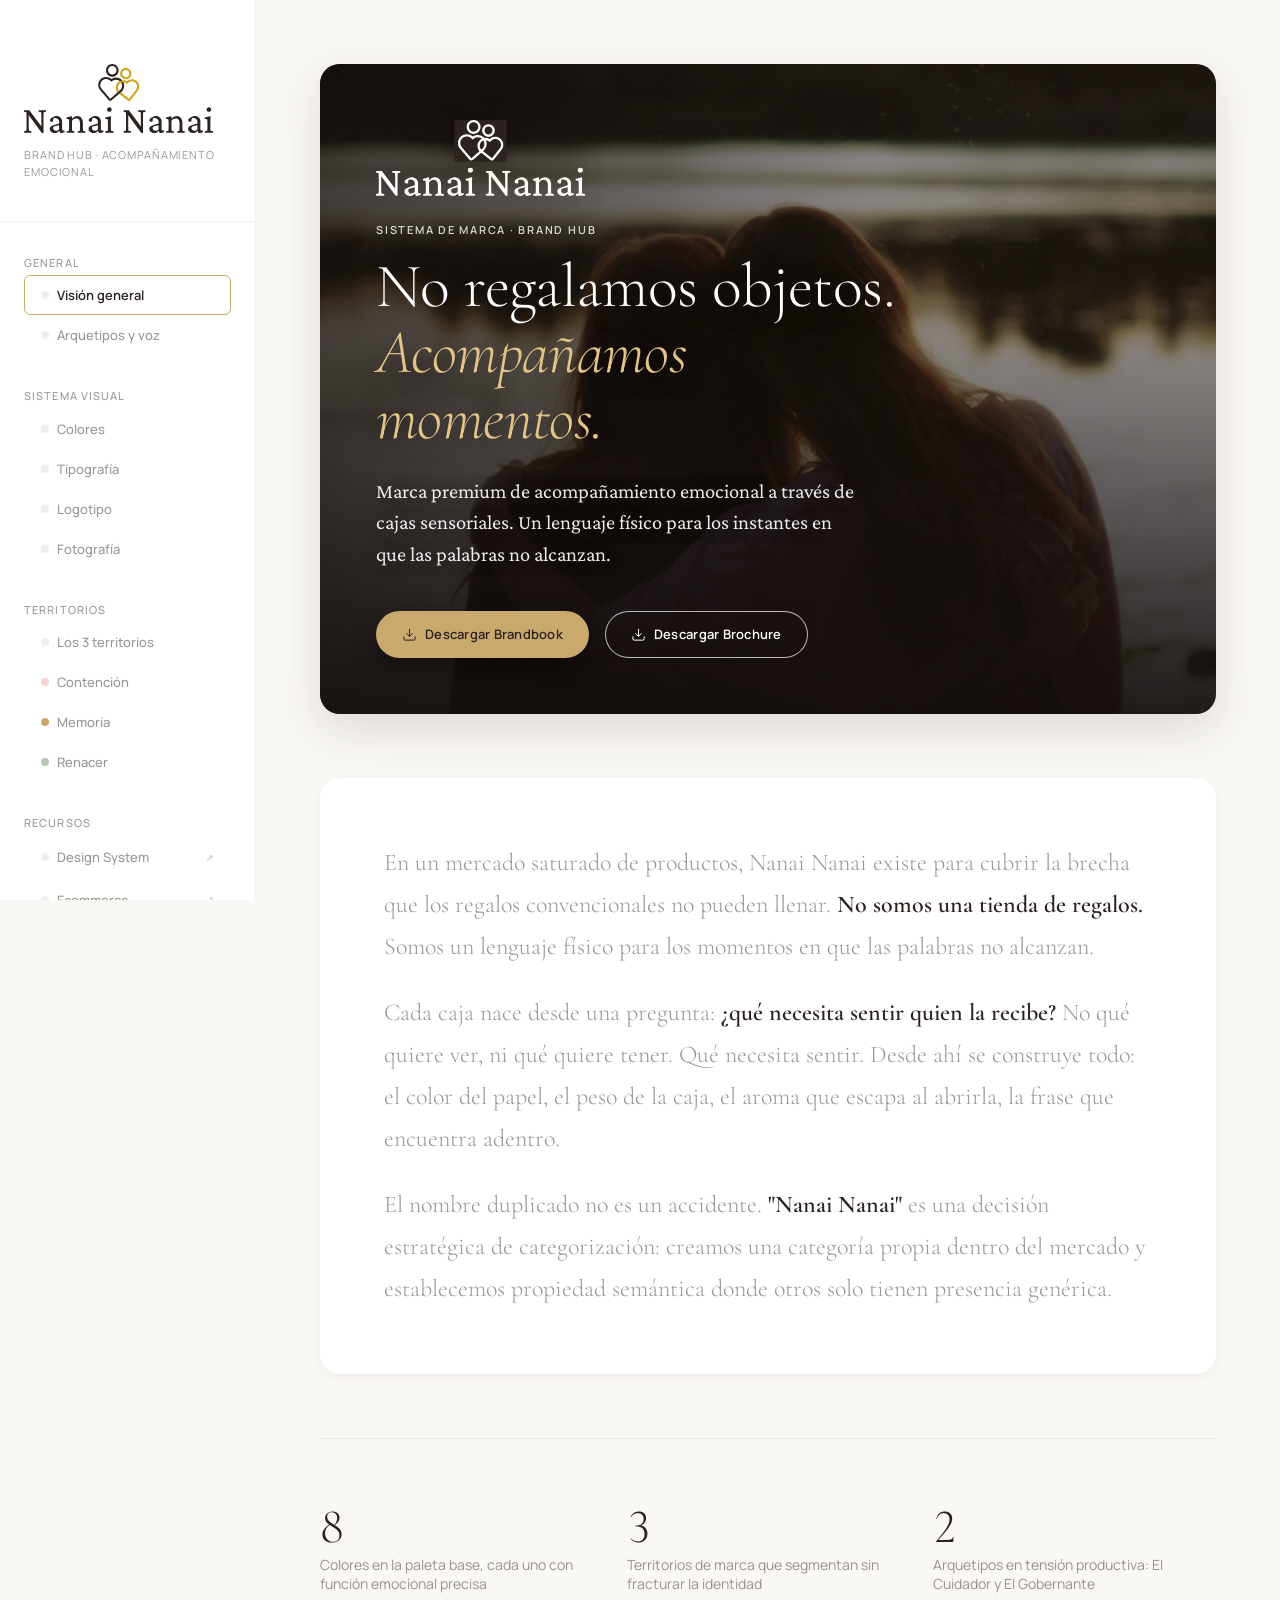
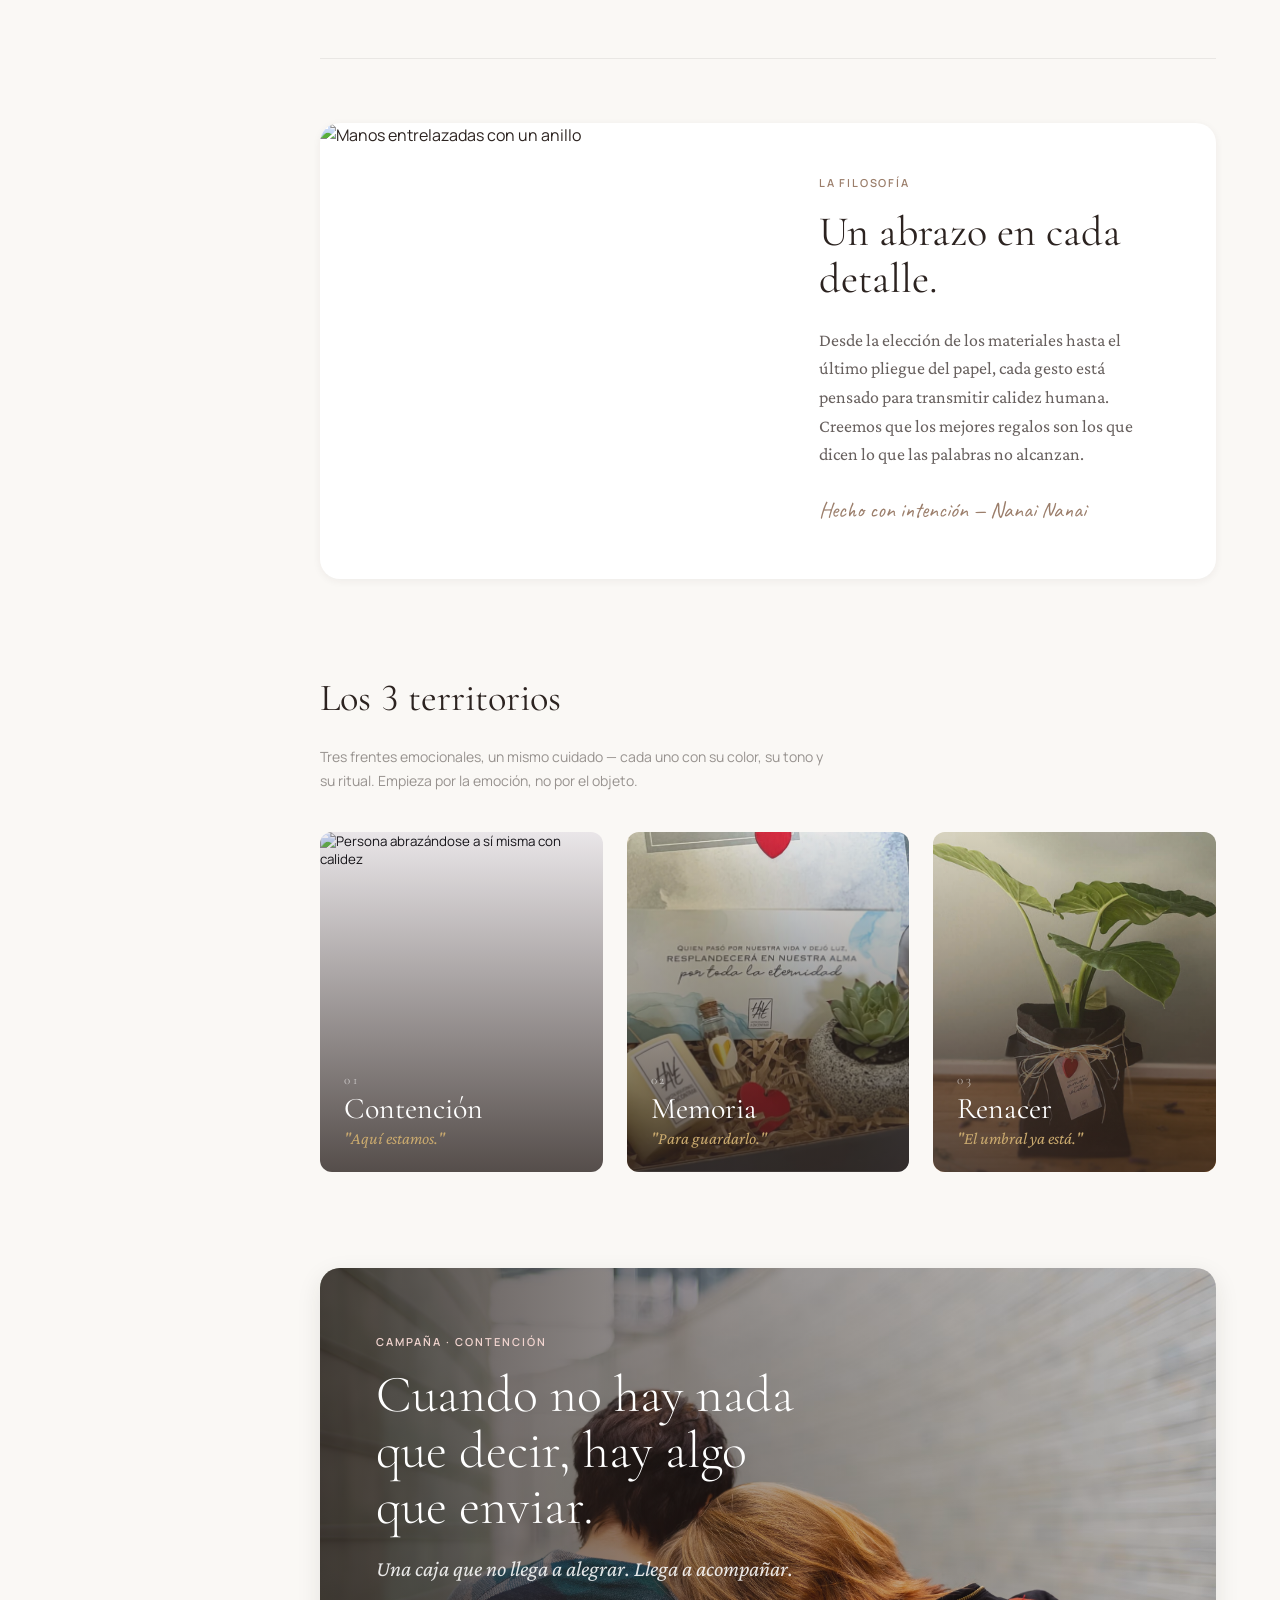
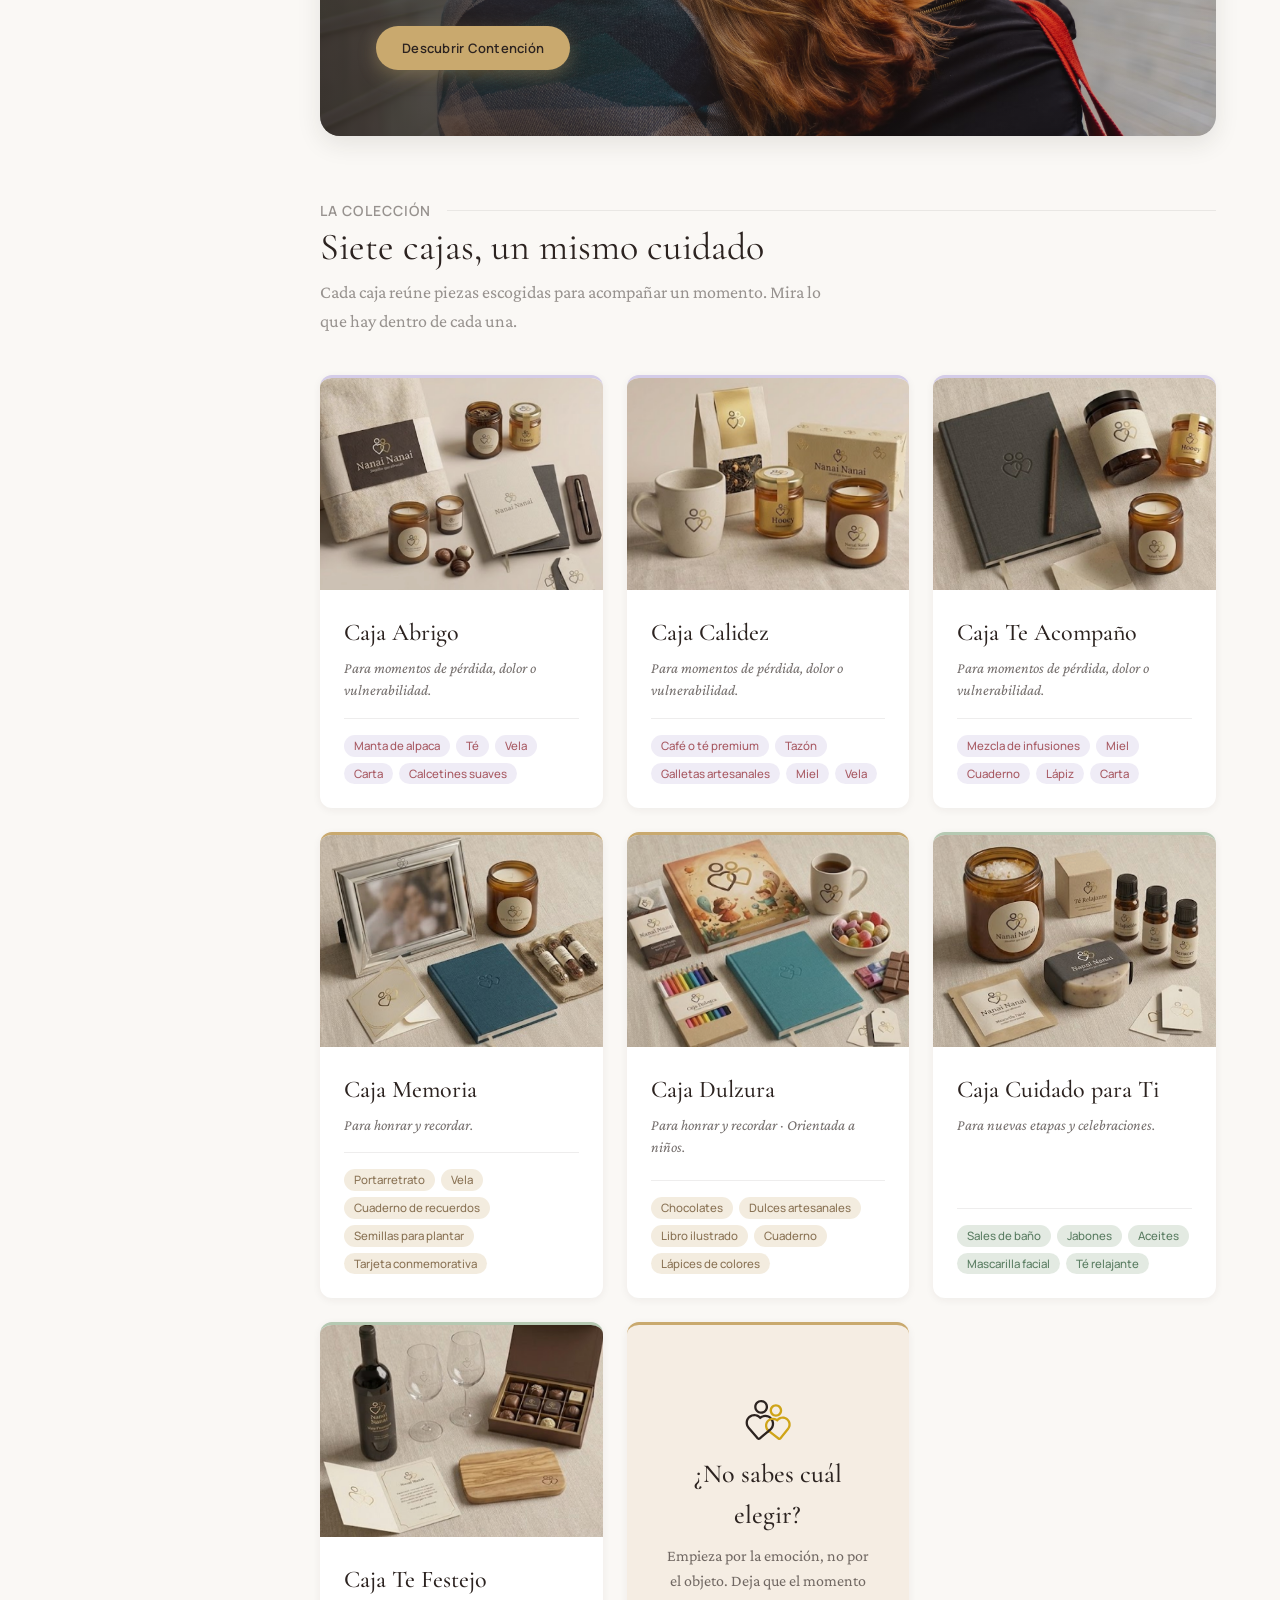
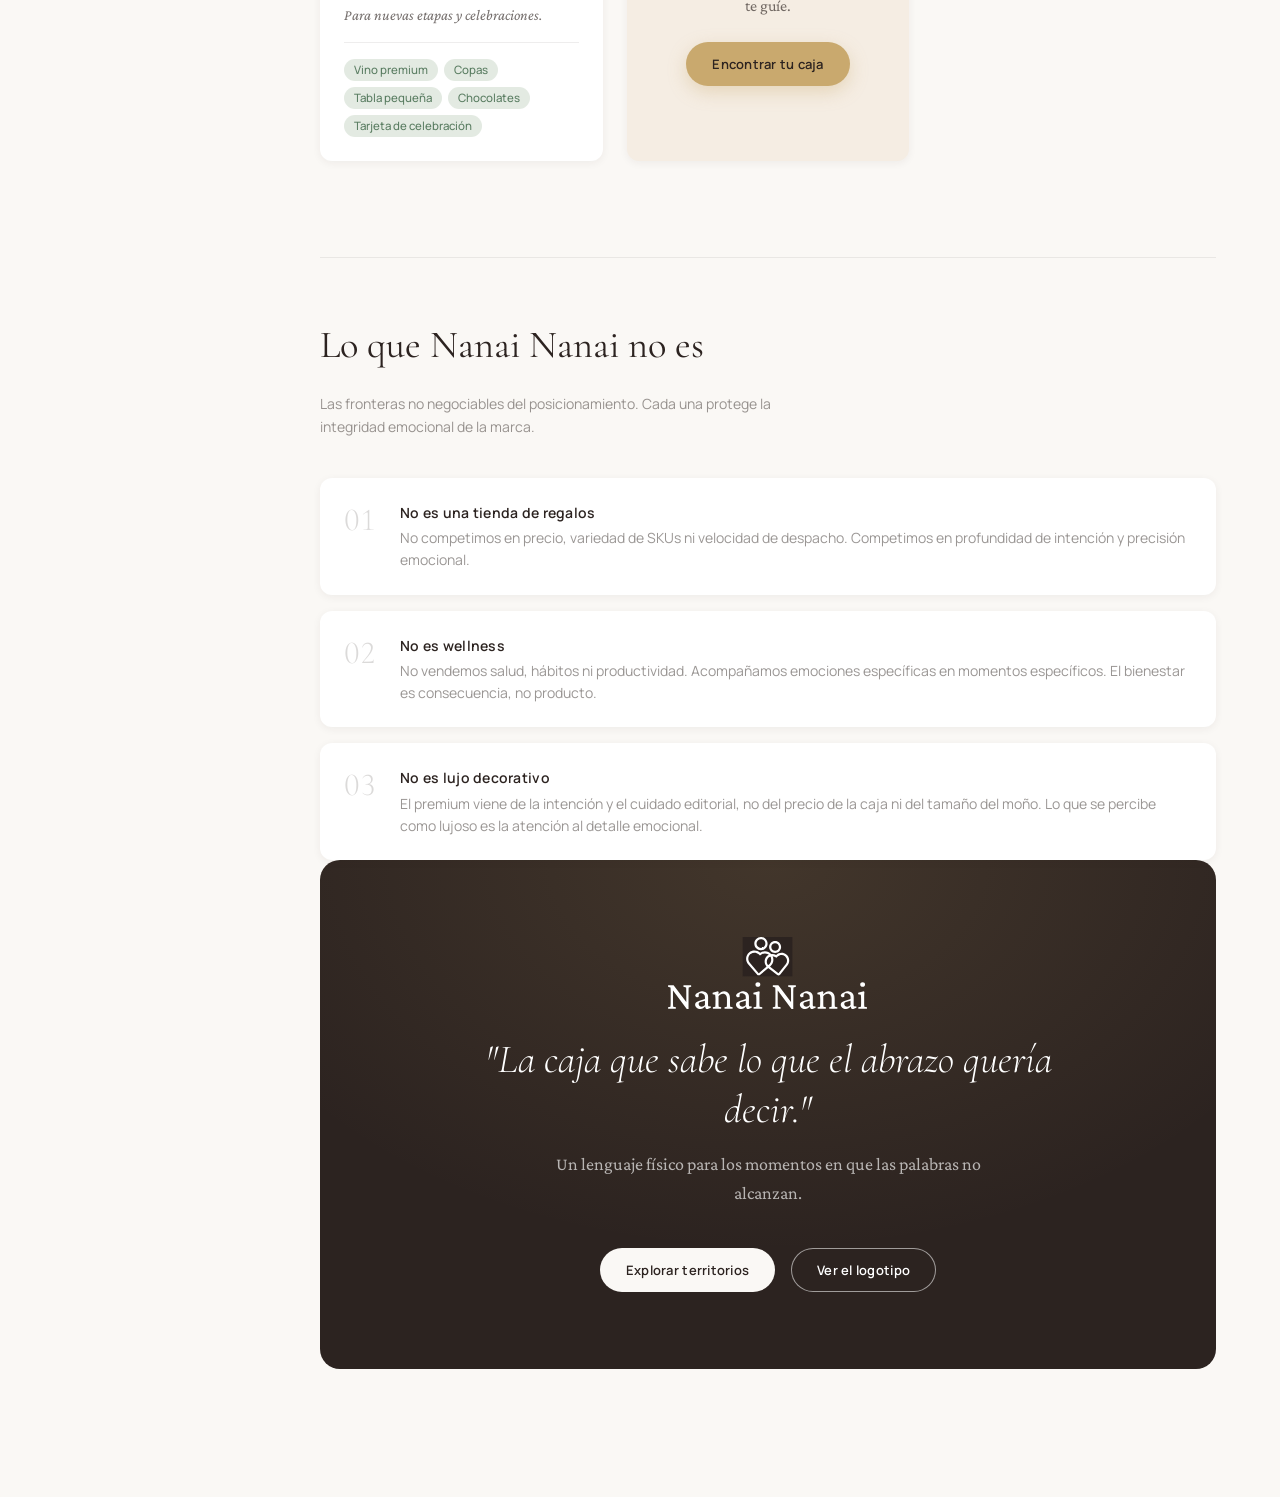
==== commit 0b7102bc: "Add update" ====
--- a/index.html
+++ b/index.html
@@ -5,7 +5,7 @@
   <meta name="viewport" content="width=device-width, initial-scale=1.0" />
   <meta name="description" content="Nanai Nanai — Brand Hub. Sistema de diseño, territorios de marca y lineamientos para una experiencia de acompañamiento emocional premium." />
   <title>Nanai Nanai — Brand Hub</title>
-  <link rel="icon" type="image/svg+xml" href="images/logo_v1/v1-isologo.svg" />
+  <link rel="icon" type="image/svg+xml" href="images/favicon.svg" />
   <link rel="preconnect" href="https://fonts.googleapis.com" />
   <link rel="preconnect" href="https://fonts.gstatic.com" crossorigin />
   <link href="https://fonts.googleapis.com/css2?family=Caveat:wght@400;500;600;700&family=Cormorant+Garamond:ital,wght@0,300;0,400;0,600;1,300;1,400&family=Crimson+Pro:ital,wght@0,300;0,400;0,500;0,600;1,300;1,400&family=Manrope:wght@300;400;500;600;700&display=swap" rel="stylesheet" />
@@ -1244,8 +1244,6 @@
               <li class="context-item renacer">Recuperación post-duelo: volver a vivir</li>
               <li class="context-item renacer">Mudanza a una nueva ciudad o país</li>
               <li class="context-item renacer">Graduación universitaria o escolar</li>
-              <li class="context-item renacer">Transición de identidad: maternidad, salida del clóset</li>
-              <li class="context-item renacer">Primer empleo o cambio radical de carrera</li>
             </ul>
           </div>
 
@@ -1261,8 +1259,8 @@
                 <div><p style="font-weight:600;font-size:var(--type-body-sm)">Sauge · Verde Salvia</p><p style="font-size:var(--type-caption);color:var(--color-text-muted);font-family:var(--font-mono)">#B5C9B2 · PMS 557 C</p></div>
               </div>
               <div style="display:flex;align-items:center;gap:var(--space-sm)">
-                <div class="mini-swatch" style="background:#C9A96E;width:48px;height:48px;border-radius:var(--radius-sm)"></div>
-                <div><p style="font-weight:600;font-size:var(--type-body-sm)">Amber · Dorado (toque)</p><p style="font-size:var(--type-caption);color:var(--color-text-muted);font-family:var(--font-mono)">#C9A96E · PMS 7509 C</p></div>
+                <div class="mini-swatch" style="background:#FAF8F5;width:48px;height:48px;border-radius:var(--radius-sm);box-shadow:inset 0 0 0 1px rgba(44,42,39,0.1)"></div>
+                <div><p style="font-weight:600;font-size:var(--type-body-sm)">Alabaster · Blanco Roto</p><p style="font-size:var(--type-caption);color:var(--color-text-muted);font-family:var(--font-mono)">#FAF8F5 · PMS 9122 C</p></div>
               </div>
             </div>
           </div>
